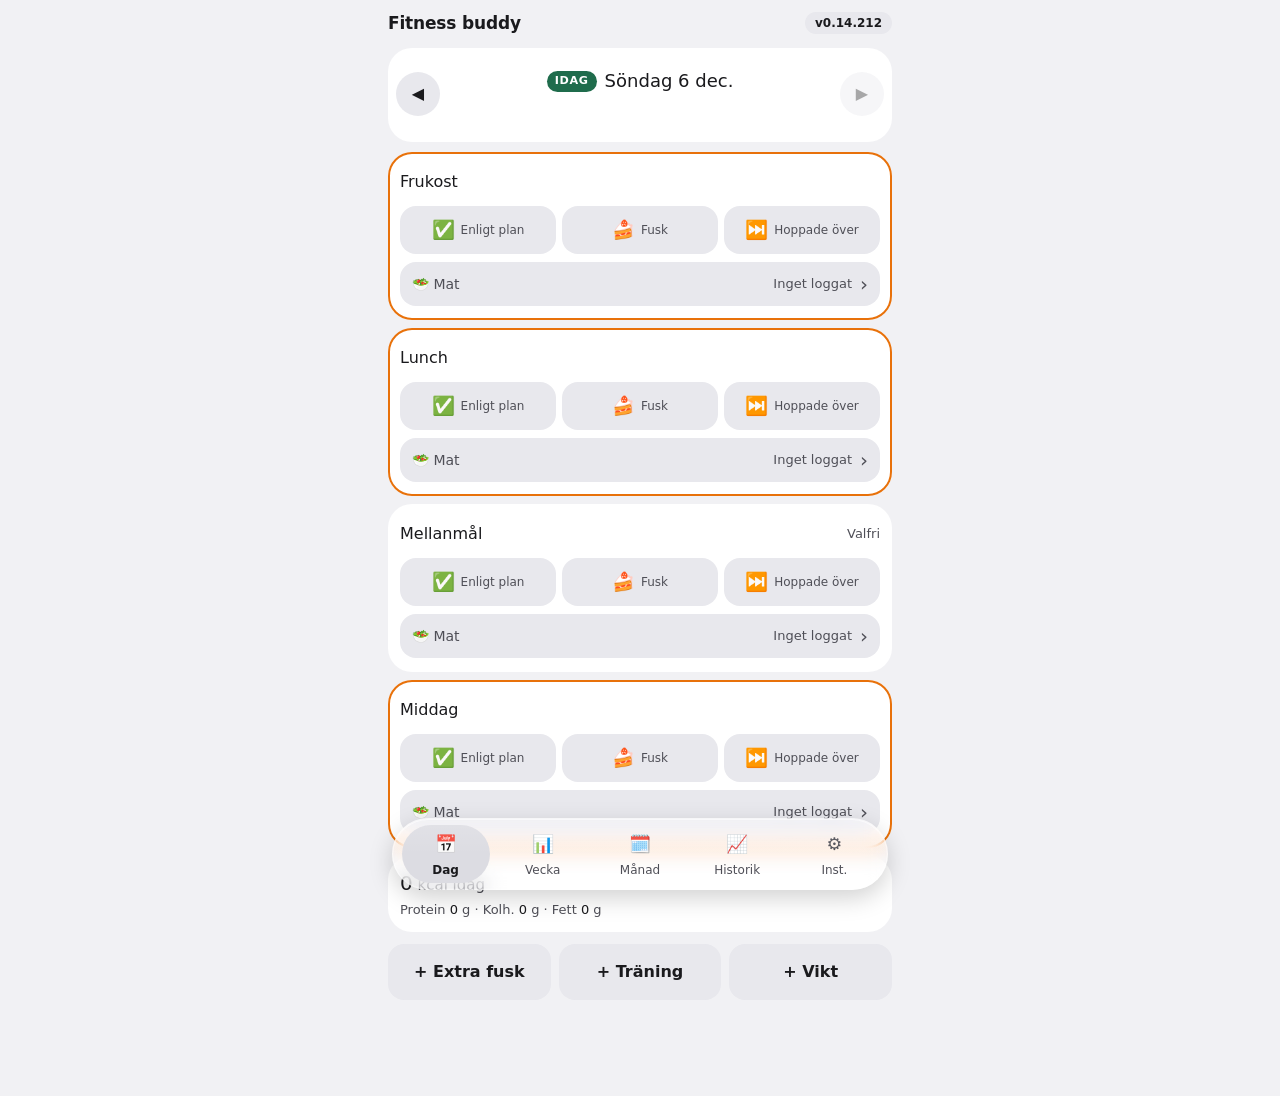
==== index.html @ 11456733 "Dialogrutor: ja-knappen först i HTML i stället för CSS :has(); ingen ram runt veckonumret i Trend (0" ====
<!doctype html>
<html lang="sv">
<head>
  <meta charset="utf-8">
  <meta name="viewport" content="width=device-width, initial-scale=1, maximum-scale=1, viewport-fit=cover">
  <meta http-equiv="Content-Security-Policy" content="default-src 'none'; script-src 'self'; style-src 'self'; connect-src 'none'; img-src 'self'; manifest-src 'self'; worker-src 'self'; object-src 'none'; base-uri 'none'; form-action 'none'; require-trusted-types-for 'script'">
  <meta name="referrer" content="no-referrer">
  <meta name="color-scheme" content="light dark">
  <meta name="theme-color" content="#f1f1f4" media="(prefers-color-scheme: light)">
  <meta name="theme-color" content="#0e0e10" media="(prefers-color-scheme: dark)">
  <title>Fitness buddy</title>
  <link rel="manifest" href="manifest.webmanifest">
  <link rel="icon" href="icons/icon.svg">
  <link rel="apple-touch-icon" href="icons/icon-180.png">
  <link rel="stylesheet" href="styles.css">
</head>
<body>
  <div id="status" role="status" aria-live="polite"></div>
  <header class="topbar">
    <span class="brand">Fitness buddy</span>
    <span id="version" class="version" aria-label="Appversion"></span>
  </header>
  <main id="app"></main>
  <nav class="tabbar" aria-label="Vyer">
    <a class="tab" href="#today" data-view="today"><span aria-hidden="true">📅</span>Dag</a>
    <a class="tab" href="#week" data-view="week"><span aria-hidden="true">📊</span>Vecka</a>
    <a class="tab" href="#history" data-view="history"><span aria-hidden="true">🗓️</span>Månad</a>
    <a class="tab" href="#trend" data-view="trend"><span aria-hidden="true">📈</span>Historik</a>
    <a class="tab" href="#settings" data-view="settings"><span aria-hidden="true">⚙️</span>Inst.</a>
  </nav>
  <!-- In-app manual (Inställningar → Hjälp), cloned by helpCard() in views/settings.js. Same text as docs/MANUAL.md – change both together. -->
  <template id="help-tpl">
    <section class="card help">
      <h2>Hjälp</h2>
      <details><summary>Kom igång</summary>
        <p>Vanorna är huvudsaken: tryck ✅ Enligt plan, 🍰 Fusk eller ⏭️ Hoppade över på varje måltid i Idag. Kalorierna är ett stöd när du vill räkna på dina basmåltider.</p>
        <p>Under Inställningar → Vanor skriver du din plan (visas överst i Idag), sätter gränsen för en lyckad dag och ändrar måltider och orsaker.</p>
        <p>Flyttar du från Följ planen: se Flytta från Följ planen nedan.</p>
      </details>
      <details><summary>Varför din data är säker här</summary>
        <p>Här finns vikt, vanor, vad du äter och hur ofta du fuskar. Sådant ska inte hamna hos ett företag, en annonsör eller en hackare.</p>
        <p>Ingen server att hacka. De flesta stora läckor sker när ett företags databas med miljontals användares uppgifter hackas. Här finns ingen sådan databas: din data finns bara i din telefon. Den som vill åt den måste komma åt just din telefon.</p>
        <p>Inget att sälja. Många gratisappar – och även betalappar – tjänar pengar på din data eller delar den med partner för annonser och analys. Den här appen har inget konto, ingen analys, ingen reklam och inga spårare. Webbläsaren spärrar dessutom tekniskt alla anrop ut, så datan kan inte skickas iväg ens av misstag.</p>
        <p>Låst backup. Backup-filen krypteras med AES-256 och ditt lösenord. Lägger du den i molnet ser molntjänsten bara obegriplig data.</p>
        <p>Öppen kod. All kod ligger öppet på GitHub och kan granskas av vem som helst.</p>
        <p>Ärligt: inget är 100 % säkert. Det som återstår är din egen telefon – lås den med kod och håll den uppdaterad – ett svagt backup-lösenord, och att appens kod på GitHub Pages inte ändras av någon obehörig. Men för den här sortens uppgifter finns inget säkrare praktiskt sätt än att de aldrig lämnar telefonen.</p>
      </details>
      <details><summary>Vanor</summary>
        <p>Tomma måltider visas som en rad – tryck på raden för att se knapparna och Mat. Tryck på utfallet för måltiden. Tryck igen på samma för att ta bort det.</p>
        <p>Vid 🍰 Fusk: välj en orsak (t.ex. Utemat eller Sug) och skriv gärna en kort anteckning. Vid Snacks eller Utemat kan du välja hur mycket (t.ex. Lite ≈ 250, en Magnum) – då loggas kcal i måltiden. Tryck igen för att ta bort.</p>
        <p>Ifyllda måltider visas hopfällda som en rad (val, rätt och kcal) – tryck på raden för att ändra. 🍰 Fusk utan orsak hålls öppen tills orsaken är vald.</p>
        <p>+ Extra fusk loggar snacks mellan måltiderna. Välj direkt hur mycket: Lite ≈ 250 · Mellan ≈ 500 · Mycket ≈ 950 – då sparas det och kortet fälls ihop. Vill du ange exakt vad det var trycker du på + Välj vara eller rätt och väljer i samma meny som för mat (t.ex. chips eller en kanelbulle). Tryck på raden för att ändra.</p>
        <p>Följsamhet = följda måltider delat med följda + fusk. Hoppade över räknas inte. En dag är lyckad när den når din gräns (80 % från start). 🔥 visar lyckade dagar i rad.</p>
      </details>
      <details><summary>Träning</summary>
        <p>Tryck + Träningspass och välj typ. Push, Pull och Ben kan kombineras – Push + Pull räknas som ett pass. Löpning och Intervaller loggas med sträcka (km) och tid (t.ex. 28:30).</p>
        <p>Ett sparat pass visas som en rad. Tryck på den för att ta bort passet.</p>
        <p>Under Inställningar → Träning ändrar du passtyperna och sätter mål per vecka. Målen syns på knappen i Idag och i Vecka.</p>
      </details>
      <details><summary>Mat och kalorier</summary>
        <p>Tryck på kalorikortet överst i Idag för att se allt du ätit i dag: en rad per vara eller rätt med mängd, måltider, kcal och protein/kolhydrater/fett. Samma sak från flera måltider slås ihop, t.ex. *Proteinpudding ×2 · frukost, mellanmål*. En rätt (▾) fälls ut till sina ingredienser med mängd och kcal för det du ätit. 📋 Kopiera för kontroll med AI längst ner delar dagen som text (eller kopierar den) – klistra in i t.ex. Gemini, så räknar den på samma dag och jämför med appens siffror.</p>
        <p>Under varje måltid finns en hopfälld rad 🍽 Mat. Fäll ut den och tryck + Lägg till mat. När mat är loggad visar raden ✅ Mat och dagens kcal för måltiden.</p>
        <p>Svep åt vänster eller höger för att byta mellan Senaste, Varor, Rätter och Snabbval.</p>
        <p>Under Varor söker du, t.ex. mjölk. Välj variant (Lätt, Mellan …) och mängd. Den naturliga enheten är förvald (st, skiva, bit eller dl); fasta varor kan också anges i gram och drycker i dl eller ml. Byter du enhet räknas talet om, och raden visar t.ex. &quot;2 st (90 g) · 150 kcal&quot;. Mått är ungefärliga. Visa fler söker i hela Livsmedelsverkets lista.</p>
        <p>Har du ätit varan eller rätten förut är mängden redan ifylld med det du valde senast (står under Senast) – oftast räcker det att trycka Lägg till.</p>
        <p>Snabbval: när du inte vet exakt. Hemmagjort: Lätt ≈ 450, Standard ≈ 650, Tung ≈ 850 kcal. Utemat: Lätt ≈ 700, Standard ≈ 1 000, Tung ≈ 1 400 kcal. Frukost: Lätt ≈ 250, Standard ≈ 400, Tung ≈ 650 kcal. Ett tryck loggar. Tar du Lätt när du äter ute kan måltiden ändå vara ✅ enligt plan – du väljer själv. Egen uppskattning: fyll i kcal, och gärna protein, kolhydrater och fett, när du redan vet ungefär vad rätten innehåller. Den sparas under Senaste. Tips: fotografera tallriken och be AI:n i telefonen (t.ex. Gemini eller Apple Intelligence) uppskatta värdena. Det blir aldrig exakt från en bild, men ofta nära nog – och närmare än en schablon, eftersom det gäller just din tallrik.</p>
        <p>Schabloner: vanliga varor och rätter har ett ungefärligt värde. Ange antal eller vikt. Vill du ha exakta värden lägger du in varan under Egna produkter.</p>
        <p>burk avr. betyder avrunnen vikt: en burk kidneybönor är 400 g med spad men ca 230 g bönor – det är bönorna som räknas.</p>
        <p>Under Senaste loggar du något du ätit förut med ett tryck. Kopiera maten från igår fyller en tom dag med gårdagens mat.</p>
        <p>Markera flera: håll fingret på en matpost tills den blir markerad och tryck på fler. Kopiera lägger in dem på en annan dag (samma måltid och mängd), Radera tar bort dem. Ångra finns direkt efteråt. ✕ eller Bakåt avslutar.</p>
        <p>Tryck på en post för att ändra mängd, flytta den till en annan måltid eller ta bort den.</p>
        <p>Det finns inget kalorimål från start – appen visar bara dagens summa. Vill du ha ett mål sätter du det under Inställningar → Kalorier → Kalorimål (tomt = inget mål), och likaså valfria mål för protein och kolhydrater.</p>
      </details>
      <details><summary>Rätter</summary>
        <p>Bygg dina egna rätter under Inställningar → Kalorier → Mina rätter → + Ny rätt. Lägg till ingredienserna i gram (råvikt).</p>
        <p>Välj Per portion om receptet gäller en portion, eller Hel sats och antal portioner, t.ex. köttfärssås på 500 g nötfärs delat på 5.</p>
        <p>Väg gärna hela den färdiga rätten och fyll i färdig vikt – då kan du logga i gram, det blir exaktast.</p>
        <p>Logga under Lägg till mat → Rätter: portioner (½, 1, 2 …), andel av satsen (t.ex. 1/5) eller gram av färdig rätt.</p>
        <p>Spara en måltid som rätt: fäll ut 🍽 Mat och tryck +🍲 Spara som rätt, t.ex. frukost med 100 g yoghurt och 100 g granola. Ge rätten ett namn och spara.</p>
        <p>Ändrar du en rätt senare påverkas inte dagar som redan är loggade.</p>
      </details>
      <details><summary>Egna produkter och sökord</summary>
        <p>Saknas en vara: lägg in den under Egna produkter med kcal, protein, kolhydrater och fett per 100 g från förpackningen, och gärna ett mått (t.ex. 1 st = 40 g).</p>
        <p>Ändra en produkt med ✎. Dagar som redan är loggade påverkas inte.</p>
        <p>Hittar sökningen inte det du menar: välj varan och tryck Spara eget sökord. Ordet visar sedan varan först.</p>
      </details>
      <details><summary>Byta dag</summary>
        <p>Använd ◀ ▶ eller svep åt vänster/höger. Tryck på datumet, ↩ Till idag eller fliken Idag för att gå tillbaka till idag.</p>
        <p>Bakåt stänger det som är öppet (Lägg till, en rätt, en dialog) och går sedan tillbaka genom flikarna du besökt. Appen stängs först där du började. Bakåt byter inte dag.</p>
        <p>🗑 Rensa dagen tar bort dagens vanor, mat, pass och vikt. Ångra finns några sekunder efteråt.</p>
      </details>
      <details><summary>Vikt</summary>
        <p>Fyll i vikten under Vikt idag, gärna på morgonen. Trenden räknas på 7-dagars medel, så enskilda dagar spelar liten roll.</p>
        <p>Viktmål: under Inställningar → Kalorier → Viktmål fyller du i takt per vecka (krävs) och om du vill en målvikt, t.ex. 0,5 kg/vecka mot 95 kg. Takten anges i kg eller i procent av vikten (procent följer vikten när den sjunker). Kalorimålet är det du faktiskt gör av med – räknat ur maten du loggar och hur vikten ändras över tid – minus underskottet för takten, så det justeras efter hur det går i praktiken. Prognosen visar när du når målvikten. Takten får vara högst 1 % av din vikt per vecka (vid 80 kg alltså 0,8 kg). Gränsen räknar med att vikten sjunker, så 1 % blir lite mindre för varje vecka. Målet, takten och takten de senaste 4 veckorna visas i Historik och i Vecka. Prognosen räknar ut från din faktiska vikttrend (senaste 4 veckorna, minst 4 vägningar under 10 dagar) när du sannolikt når målet, visar målets takt och ditt utfall i kg per vecka, och säger om du är ✅ i fas (inom en vecka), 🚀 före, ⚠️ efter eller om trenden går åt fel håll. Takten räknas också om till ungefär kcal per dag (1 kg ≈ 7 700 kcal). Samma räkning visas i grönt under vikten i Vecka, Månad och Historik: viktförändringen som ungefärligt kaloriunderskott (eller överskott) per dag.</p>
        <p>Total förbrukning (Historik): appen räknar ut hur mycket du gör av med per dag, från vad du loggat och hur vikten ändrats de senaste 4 veckorna. De 3 första dagarna efter att du började logga räknas inte, eftersom vikten då mest faller av vätska. Den räknas annars från första dagen men visas som ett intervall tills datan räcker. Kvaliteten (0–100 %) avgörs av datan själv: hur mycket vikten brusar, hur många dagar du loggat, om resultatet är rimligt och om veckorna stämmer med varandra. Loggar du all mat och väger dig minst 3 gånger i veckan når den 100 % efter 2–4 veckor; slarvar du sjunker den, och appen säger vad som drar ner. Med ett viktmål visas också ungefär hur mycket du ska äta per dag för takten.</p>
        <p>Idag visar inga mål, bara hur mycket du ätit. Kalorimål, viktmål, prognos och förbrukning finns under Vecka, Historik och Inställningar. Där står också vad ditt kalorimål betyder: hur mycket du gör av med och ungefär hur många kg i veckan du går ner eller upp med målet.</p>
        <p>Utan viktmål visar Idag under dagens kalorier (när kvaliteten är minst 25 %) vad som håller vikten och knappar för att välja mål direkt: gå ner 0,25, 0,5 eller 1 kg eller 1 % per vecka (bara val som är högst 1 % av din vikt). Tryck på valt mål igen för att ta bort det.</p>
        <p>Bara vanor: under Inställningar → Vanor → Vad följer du? väljer du Vanor och kalorier (standard) eller Bara vanor. Med Bara vanor visar Idag bara ✅ 🍰 ⏭️ för varje måltid, utan mat och kalorier, och en måltid räknas som ifylld när du valt vana. Maten du redan loggat finns kvar.</p>
        <p>Komplett dag: bara kompletta dagar räknas i förbrukning och kalorisummor. En dag är komplett när varje måltid har mat eller är markerad ⏭️ Hoppade över, den har minst 800 kcal och är slut (idag räknas inte). ✅ eller 🍰 utan mat räcker inte – då har du ätit men inte loggat. Under Inställningar → Vanor → Måltider väljer du för varje måltid Krävs eller Valfri. En valfri måltid, t.ex. Mellanmål, behöver inte fyllas i. I Idag har krävda måltider som behöver fyllas i en orange ram; det gäller måltider som saknar mat och ⏭️, Har du valt vana men inte lagt till mat står ○ Lägg till mat (kcal) – vanan är ifylld, men maten behövs för kalorierna. Valfri står på tomma valfria. Lägger du till en ny måltid krävs den bara från dagen du börjar använda den. Alla kalorisnitt i appen räknar bara kompletta dagar. Använd snabbvalen när du inte vet exakt. Idag säger vad som saknas, och i Vecka markeras dagar som inte räknas med ○ (dagar med vanor men utan mat visas som &quot;ingen mat ○&quot;). Har du inte vägt dig på 4 dagar påminner Idag om det.</p>
        <p>Vecka: viktkortet har ett diagram över förra och denna vecka: staplar för kcal per dag (ljusare = räknas inte), vikten som linje och en streckad linje för vad som håller vikten (och kalorimålet om du har ett). Kalorisnittet räknar bara kompletta dagar, och bredvid står hur många av dagarna med mat som var kompletta. Under kalorierna står veckans summa mot kalorimålet och mot förbrukningen.</p>
        <p>Kalorisumma: Vecka och Månad (kortet Träning och kcal) visar veckans och månadens summa mot kalorimålet, mot förbrukningen och vad vikten säger (minus = underskott).</p>
      </details>
      <details><summary>Flikarna Dag, Vecka, Månad och Historik</summary>
        <p>Vecka: vikten (veckans snitt mot snittet veckan innan, även på Dag (jämnar ut svängningar), och utfall mot veckomålet, med minikurva), följsamhet, fusk och vanligaste orsak, dag för dag (vanor, pass, kcal, vikt – tryck för att öppna dagen), träning mot målen och kalorisnitt.</p>
        <p>Historik (historik och mål över hela tiden): vikten (7-dagars medel) och förändringen senaste 4 veckorna, en större viktkurva, viktmålet med prognos och Om trenden håller: vikten om 1, 3 och 6 månader räknat på utfallet de senaste 4 veckorna (🎯 = målvikten nådd). Har du målvikt utan datum står det tydligt när du når den, t.ex. &quot;🎯 100 kg ≈ 13 maj 2027&quot;. Kortet Total förbrukning visar förbrukningen och kcal för viktmålet bredvid varandra. Viktkortet visar också följsamhet 7 och 30 dagar och streaks.</p>
        <p>Månad: vikten i månaden mot senaste vägningen månaden innan (med minikurva), sedan månadskalendern färgad efter följsamhet med markering för vägning och träning, och sist månadens pass, kcal-snitt (kompletta dagar) och kalorisumma. Sist en tabell vecka för vecka med månadens veckor (vikt, följsamhet, fusk, pass, kcal – tryck för att öppna veckan).</p>
        <p>Vecka och Månad har ett diagram för perioden: kcal per dag som staplar och vikten som linje. Vecka jämför enskilda vägningar, Historik 7-dagars medel. Kcal/dag under vikten i Vecka räknas bara på veckans egna vägningar.</p>
      </details>
      <details><summary>Kortordning</summary>
        <p>Under Inställningar → Utseende → Kortordning väljer du ordningen på korten i Dag, Vecka, Månad och Historik. ↑ ↓ flyttar, ● visas, ○ döljer. Återställ ger standardordningen tillbaka, för en vy eller för alla vyer längst ner.</p>
      </details>
      <details><summary>Språk och mått</summary>
        <p>Appen är på svenska från början. Byt språk under Inställningar → Allmänt → Språk. Din data är densamma på båda språken.</p>
        <p>Måttsystem: metriskt (g, dl, kg, km) eller imperial (oz, cup, fl oz, lb, mi). Metriskt är förvalt; byt under Inställningar → Allmänt → Språk och mått. Bara visningen ändras; allt sparas som förut. Matskedar, teskedar och styck är desamma i båda.</p>
        <p>Livsmedelsnamn från Livsmedelsverkets hela lista (Visa fler) är alltid på svenska; vanliga varor, snabbval och hela appen är översatta.</p>
      </details>
      <details><summary>Flytta från Följ planen</summary>
        <p>Öppna Följ planen → Inställningar → Data → Spara backup-fil.</p>
        <p>Öppna Fitness buddy → Inställningar → Allmänt → Data → Läs in backup-fil och välj filen (eller klistra in filens innehåll under Klistra in text).</p>
        <p>Kontrollera sammanfattningen och tryck Lägg till. Vanor, orsaker, anteckningar, vägningar, träningspass, plan och mål följer med. Måltider med samma namn slås ihop. Inget du redan har i Fitness buddy tas bort – Ångra finns direkt efteråt.</p>
      </details>
      <details><summary>Backup och flytt</summary>
        <p>Under Data: tryck Spara backup-fil. Filen heter t.ex. simple-nutrition-2026-11-09.txt och hamnar bland hämtade filer.</p>
        <p>Appen påminner om backup varje månad (eller vecka). Ändra under Data → Påminn om backup.</p>
        <p>För att läsa tillbaka: tryck Läs in backup-fil, kontrollera sammanfattningen och tryck Ersätt. All nuvarande data ersätts – Ångra finns direkt efteråt.</p>
        <p>Går det inte att välja filen: öppna Klistra in text och klistra in filens innehåll.</p>
        <p>Filen innehåller all din data och låses alltid med din kod (se nedan).</p>
        <p>Backup-filen låses alltid med din kod: 16 slumpade tecken som appen skapar åt dig första gången den startas och sparar på enheten. Vill du hellre använda en egen kod (t.ex. samma i alla dina appar) trycker du Välj egen kod – den måste ha minst 16 tecken med stor och liten bokstav, siffra och specialtecken, samma krav som den skapade. Backup sparas med ett tryck. Under Inställningar → Data finns Din kod: Visa, Kopiera och Ny kod. Spara koden i din lösenordshanterare – på en ny telefon (eller efter Radera all data) behöver du den för att öppna en backup. Läser du in en backup med en annan kod används den koden sedan för nya backuper. Ny kod gör att gamla backup-filer bara öppnas med den gamla koden (Ångra finns). Appen samlar ingen data – koden är bara en nyckel som skyddar dina backuper.</p>
        <p>Filen beskriver sitt eget format och har ett exempel, så den går att ändra för hand och läsa in igen.</p>
      </details>
      <details><summary>Installera som app</summary>
        <img class="shot" src="docs/manual/install-android.png" alt="Android: Chrome-menyn ⋮ → Installera app" width="390" loading="lazy">
        <p>Android (Chrome): öppna appens länk, tryck ⋮ uppe till höger och välj Installera app.</p>
        <img class="shot" src="docs/manual/install-ios.png" alt="iPhone: Safari → Dela → Lägg till på hemskärmen" width="390" loading="lazy">
        <p>iPhone (Safari): öppna länken i Safari, tryck Dela (rutan med pilen) och välj Lägg till på hemskärmen → Lägg till.</p>
        <p>Installerad fungerar appen som en vanlig app, även utan nät.</p>
      </details>
      <details><summary>Integritet och källa</summary>
        <p>Appen gör inga anrop – ingen server, ingen analys, inget konto. All data finns bara i den här webbläsaren.</p>
        <p>Näringsvärdena kommer från Livsmedelsverkets livsmedelsdatabas och finns inbyggda i appen.</p>
      </details>
    </section>
  </template>
  <template id="help-tpl-en">
    <section class="card help">
      <h2>Help</h2>
      <details><summary>Get started</summary>
        <p>Habits come first: tap ✅ On plan, 🍰 Cheat or ⏭️ Skipped for each meal in Today. Calories are a support when you want to count your basic meals.</p>
        <p>Under Settings → Habits you write your plan (shown at the top of Today), set the limit for a successful day and change meals and reasons.</p>
        <p>Moving from Follow the plan: see Move from Follow the plan below.</p>
      </details>
      <details><summary>Why your data is safe here</summary>
        <p>This app holds your weight, habits, what you eat and how often you cheat. That should not end up with a company, an advertiser or a hacker.</p>
        <p>No server to hack. Most big leaks happen when a company's database with millions of users' data is hacked. There is no such database here: your data is only in your phone. Anyone who wants it has to get into your particular phone.</p>
        <p>Nothing to sell. Many free apps – and paid ones too – make money from your data or share it with partners for ads and analytics. This app has no account, no analytics, no ads and no trackers. The browser also technically blocks every request out, so the data cannot be sent anywhere, not even by mistake.</p>
        <p>Locked backup. The backup file is encrypted with AES-256 and your password. If you put it in the cloud, the cloud service only sees unreadable data.</p>
        <p>Open code. All the code is public on GitHub and can be reviewed by anyone.</p>
        <p>Honestly: nothing is 100 % safe. What remains is your own phone – lock it with a code and keep it updated – a weak backup password, and that the app's code on GitHub Pages is not changed by someone unauthorised. But for this kind of data there is no safer practical way than never letting it leave the phone.</p>
      </details>
      <details><summary>Habits</summary>
        <p>Empty meals are shown as one line – tap the line to see the buttons and Food. Tap the outcome for the meal. Tap the same one again to remove it.</p>
        <p>With 🍰 Cheat: choose a reason (e.g. Eating out or Craving) and add a short note if you like. With Snacks or Eating out you can choose how much (e.g. A little ≈ 250, a Magnum) – the kcal are then logged in the meal. Tap again to remove.</p>
        <p>Filled-in meals are folded into one line (choice, dish and kcal) – tap the line to change it. 🍰 Cheat without a reason stays open until a reason is chosen.</p>
        <p>+ Extra cheat logs snacks between meals. Choose how much right away: A little ≈ 250 · Medium ≈ 500 · A lot ≈ 950 – it is saved and the card folds. To enter exactly what it was, tap + Choose food or dish and pick from the same menu as for food (e.g. crisps or a cinnamon bun). Tap the line to change it.</p>
        <p>Adherence = followed meals divided by followed + cheats. Skipped does not count. A day is successful when it reaches your limit (80 % to start with). 🔥 shows successful days in a row.</p>
      </details>
      <details><summary>Training</summary>
        <p>Tap + Workout and choose a type. Push, Pull and Legs can be combined – Push + Pull counts as one session. Running and Intervals are logged with distance (km) and time (e.g. 28:30).</p>
        <p>A saved workout is shown as a line. Tap it to delete the workout.</p>
        <p>Under Settings → Training you change the workout types and set goals per week. The goals show on the button in Today and in Week.</p>
      </details>
      <details><summary>Food and calories</summary>
        <p>Tap the calorie card at the top of Today to see everything you ate today: one row per food or dish with amount, meals, kcal and protein/carbs/fat. The same thing from several meals is merged, e.g. *Protein pudding ×2 · breakfast, snack*. A dish (▾) unfolds to its ingredients with the amount and kcal you ate. 📋 Copy to check with AI at the bottom shares the day as text (or copies it) – paste it into e.g. Gemini, and it works out the same day and compares with the app's numbers.</p>
        <p>Under each meal there is a folded line 🍽 Food. Open it and tap + Add food. When food is logged the line shows ✅ Food and the meal's kcal for the day.</p>
        <p>Swipe left or right to switch between Recent, Foods, Dishes and Quick picks.</p>
        <p>Under Foods you search, e.g. milk. Choose a variant (Light, Medium …) and an amount. The natural unit is preselected (pc, slice, piece or dl); solid foods can also be entered in grams and drinks in dl or ml. If you change unit the number is converted, and the line shows e.g. &quot;2 pc (90 g) · 150 kcal&quot;. Measures are approximate. Show more searches the whole Swedish Food Agency list (names in Swedish).</p>
        <p>If you have eaten the food or dish before, the amount is already filled in with what you chose last time (shown under Last time) – usually it is enough to tap Add.</p>
        <p>Quick picks: when you do not know exactly. Home-made: Light ≈ 450, Standard ≈ 650, Heavy ≈ 850 kcal. Eating out: Light ≈ 700, Standard ≈ 1,000, Heavy ≈ 1,400 kcal. Breakfast: Light ≈ 250, Standard ≈ 400, Heavy ≈ 650 kcal. One tap logs it. If you pick Light when eating out the meal can still be ✅ on plan – you decide. Own estimate: fill in kcal, and preferably protein, carbs and fat, when you already know roughly what the dish contains. It is saved under Recent. Tip: photograph the plate and ask the AI on your phone (e.g. Gemini or Apple Intelligence) to estimate the values. It is never exact from a photo, but often close enough – and closer than a standard estimate, since it is about your plate.</p>
        <p>Standard estimates: common foods and dishes have an approximate value. Enter a number or a weight. If you want exact values, add the food under Own products.</p>
        <p>can drained means drained weight: a can of kidney beans is 400 g with liquid but about 230 g beans – it is the beans that count.</p>
        <p>Under Recent you log something you have eaten before with one tap. Copy yesterday's food fills an empty day with yesterday's food.</p>
        <p>Select several: hold your finger on a food entry until it is selected and tap more. Copy adds them to another day (same meal and amount), Delete removes them. Undo is available right afterwards. ✕ or Back ends.</p>
        <p>Tap an entry to change the amount, move it to another meal or delete it.</p>
        <p>There is no calorie goal to start with – the app just shows the day's total. If you want a goal, set it under Settings → Calories → Calorie goal (empty = no goal), and likewise optional goals for protein and carbs.</p>
      </details>
      <details><summary>Dishes</summary>
        <p>Build your own dishes under Settings → Calories → My dishes → + New dish. Add the ingredients in grams (raw weight).</p>
        <p>Choose Per portion if the recipe is for one portion, or Whole batch and the number of portions, e.g. bolognese with 500 g beef mince split into 5.</p>
        <p>Ideally weigh the whole cooked dish and fill in the cooked weight – then you can log in grams, which is most exact.</p>
        <p>Log under Add food → Dishes: portions (½, 1, 2 …), share of the batch (e.g. 1/5) or grams of the cooked dish.</p>
        <p>Save a meal as a dish: open 🍽 Food and tap +🍲 Save as dish, e.g. breakfast with 100 g yoghurt and 100 g granola. Give the dish a name and save.</p>
        <p>If you change a dish later, days already logged are not affected.</p>
      </details>
      <details><summary>Own products and search words</summary>
        <p>If a food is missing: add it under Own products with kcal, protein, carbs and fat per 100 g from the package, and preferably a measure (e.g. 1 pc = 40 g).</p>
        <p>Edit a product with ✎. Days already logged are not affected.</p>
        <p>If the search does not find what you mean: choose the food and tap Save your own search word. The word then shows that food first.</p>
      </details>
      <details><summary>Change day</summary>
        <p>Use ◀ ▶ or swipe left/right. Tap the date, ↩ Back to today or the Today tab to go back to today.</p>
        <p>Back closes what is open (Add, a dish, a dialog) and then goes back through the tabs you have visited. The app closes only where you started. Back does not change day.</p>
        <p>🗑 Clear the day removes the day's habits, food, workouts and weight. Undo is available for a few seconds afterwards.</p>
      </details>
      <details><summary>Weight</summary>
        <p>Enter your weight under Weight today, ideally in the morning. The trend uses a 7-day average, so single days matter little.</p>
        <p>Weight goal: under Settings → Calories → Weight goal you enter a pace per week (required) and optionally a goal weight, e.g. 0.5 kg/week towards 95 kg. The pace is in kg or in percent of your weight (percent follows your weight as it drops). The calorie goal is what you actually burn – calculated from the food you log and how your weight changes over time – minus the deficit for the pace, so it adjusts to how things go in practice. The forecast shows when you reach the goal weight. The pace may be at most 1 % of your weight per week (0.8 kg at 80 kg). The limit accounts for your weight dropping, so 1 % gets a little smaller every week. The goal, the pace and your pace over the last 4 weeks are shown in Trend and Week. The forecast uses your actual weight trend (last 4 weeks, at least 4 weigh-ins over 10 days) to work out when you will likely reach the goal, shows the goal's pace and your actual kg per week, and tells you whether you are ✅ on track (within a week), 🚀 ahead, ⚠️ behind or whether the trend is going the wrong way. The pace is also converted to roughly kcal per day (1 kg ≈ 7,700 kcal). The same calculation is shown in green under your weight in Week, History and Trend: the weight change as a rough calorie deficit (or surplus) per day.</p>
        <p>Total expenditure (Trend): the app calculates how much you burn per day from what you logged and how your weight changed over the last 4 weeks. The first 3 days after you started logging do not count, since weight then drops mostly from water. Otherwise it is calculated from day one but shown as a range until there is enough data. The quality (0–100 %) is decided by the data itself: how noisy the weight is, how many days you logged, whether the result is plausible and whether the weeks agree. Log all food and weigh yourself at least 3 times a week and it reaches 100 % after 2–4 weeks; if you slack it drops, and the app tells you what lowers it. With a weight goal it also shows roughly how much to eat per day for the pace.</p>
        <p>Today shows no goals, only how much you have eaten. Calorie goal, weight goal, forecast and expenditure are under Week, History and Settings. There you also see what your calorie goal means: how much you burn and roughly how many kg a week you lose or gain at that goal.</p>
        <p>Without a weight goal Today shows under the day's calories (when quality is at least 25 %) what maintains your weight and buttons to pick a goal directly: lose 0.25, 0.5 or 1 kg or 1 % per week (only choices up to 1 % of your weight). Tap the chosen goal again to remove it.</p>
        <p>Habits only: under Settings → Habits → What do you track? choose Habits and calories (default) or Habits only. With Habits only, Today shows just ✅ 🍰 ⏭️ for each meal, without food and calories, and a meal counts as filled in once you choose a habit. Food you already logged is kept.</p>
        <p>Complete day: only complete days count in expenditure and calorie totals. A day is complete when every meal has food or is marked ⏭️ Skipped, it has at least 800 kcal and it is over (today does not count). ✅ or 🍰 without food is not enough – then you ate but did not log. Under Settings → Habits → Meals you choose Required or Optional for each meal. An optional meal, e.g. Snack, does not need to be filled in. On Today, required meals that need filling in get an orange border; this applies to meals without food or ⏭️, If you chose a habit but added no food it says ○ Add food (kcal) – the habit is done, but the food is needed for the calories. Optional is shown on empty optional ones. If you add a new meal it is only required from the day you start using it. All calorie averages in the app count only complete days. Use the quick picks when you do not know exactly. Today tells you what is missing, and Week marks days that do not count with ○ (days with habits but no food show as &quot;no food ○&quot;). If you have not weighed yourself for 4 days, Today reminds you.</p>
        <p>Week: the weight card has a chart of last and this week: bars for kcal per day (lighter = not counted), weight as a line and a dashed line for what maintains your weight (and the calorie goal if you have one). The calorie average counts only complete days, and next to it you see how many of the days with food were complete. Under the calories you see the week's total vs the calorie goal and vs expenditure.</p>
        <p>Calorie total: Week and History (the Workouts and kcal card) show the week's and month's total vs the calorie goal, vs expenditure and what the weight says (minus = deficit).</p>
      </details>
      <details><summary>Week, Trend and History</summary>
        <p>Week: the weight (the week's average vs the average the week before, also on Day (smooths out swings), and actual vs the weekly goal, with a mini curve), adherence, cheats and most common reason, day by day (habits, workouts, kcal – tap to open the day), training against the goals and calorie average.</p>
        <p>Trend: the weight (7-day average) and the change over the last 4 weeks, a larger weight curve, the weight goal with forecast and If the trend holds: your weight in 1, 3 and 6 months based on the actual change over the last 4 weeks (🎯 = goal weight reached). With a goal weight but no date it says clearly when you reach it, e.g. &quot;🎯 100 kg ≈ 13 May 2027&quot;. The Total expenditure card shows expenditure and kcal for the weight goal side by side. Then a table week by week (weight, adherence, cheats, workouts, kcal – tap to open the week).</p>
        <p>History: the weight this month vs the latest weigh-in the month before (with a mini curve), adherence over 7 and 30 days and streaks in one card, then the month calendar coloured by adherence with marks for weigh-ins and training, and last the month's workouts, kcal average (complete days) and calorie total.</p>
        <p>Week compares single weigh-ins, Trend 7-day averages.</p>
      </details>
      <details><summary>Card order</summary>
        <p>Under Settings → Appearance → Card order you choose the order of the cards in Today, Week, Trend and History. ↑ ↓ moves, ● shown, ○ hidden. Reset restores the default order, for one view or for all views at the bottom.</p>
      </details>
      <details><summary>Language and units</summary>
        <p>The app starts in Swedish. Change the language under Settings → General → Language. Your data is the same in both languages.</p>
        <p>Units: metric (g, dl, kg, km) or imperial (oz, cup, fl oz, lb, mi). Metric is preselected; change it under Settings → General → Language and units. Only the display changes; everything is stored as before. Tablespoons, teaspoons and pieces are the same in both.</p>
        <p>Food names from the Swedish Food Agency's full list (Show more) are in Swedish; the common foods, quick picks and the whole app are translated.</p>
      </details>
      <details><summary>Move from Follow the plan</summary>
        <p>Open Follow the plan → Settings → Data → Save backup file.</p>
        <p>Open Fitness buddy → Settings → General → Data → Restore backup file and choose the file (or paste the file's contents under Paste text).</p>
        <p>Check the summary and tap Add. Habits, reasons, notes, weigh-ins, workouts, plan and goals come along. Meals with the same name are merged. Nothing you already have in Fitness buddy is removed – Undo is available right afterwards.</p>
      </details>
      <details><summary>Backup and moving</summary>
        <p>Under Data: tap Save backup file. The file is called e.g. simple-nutrition-2026-11-09.txt and ends up among your downloads.</p>
        <p>The app reminds you to back up every month (or week). Change it under Data → Backup reminder.</p>
        <p>To restore: tap Restore backup file, check the summary and tap Replace. All current data is replaced – Undo is available right afterwards.</p>
        <p>If you cannot choose the file: open Paste text and paste the file's contents.</p>
        <p>The file contains all your data and is always locked with your code (see below).</p>
        <p>The backup file is always locked with your code: 16 random characters the app creates for you the first time it starts and stores on the device. If you would rather use your own code (e.g. the same in all your apps), tap Choose your own code – it needs at least 16 characters with upper and lower case, a digit and a special character, the same requirements as the created one. A backup takes one tap. Under Settings → Data you find Your code: Show, Copy and New code. Save the code in your password manager – on a new phone (or after Delete all data) you need it to open a backup. If you restore a backup with a different code, that code is used for new backups from then on. New code means old backup files open only with the old code (Undo is available). The app collects no data – the code is just a key that protects your backups.</p>
        <p>The file describes its own format and has an example, so it can be edited by hand and restored again.</p>
      </details>
      <details><summary>Install as an app</summary>
        <img class="shot" src="docs/manual/install-android-en.png" alt="Android: Chrome menu ⋮ → Install app" width="390" loading="lazy">
        <p>Android (Chrome): open the app link, tap ⋮ at the top right and choose Install app.</p>
        <img class="shot" src="docs/manual/install-ios-en.png" alt="iPhone: Safari → Share → Add to Home Screen" width="390" loading="lazy">
        <p>iPhone (Safari): open the link in Safari, tap Share (the box with the arrow) and choose Add to Home Screen → Add.</p>
        <p>Installed, the app works like a normal app, even offline.</p>
      </details>
      <details><summary>Privacy and source</summary>
        <p>The app makes no requests – no server, no analytics, no account. All data is only in this browser.</p>
        <p>The nutrition values come from the Swedish Food Agency's food database and are built into the app.</p>
      </details>
    </section>
  </template>
  <dialog id="weight-dialog" aria-labelledby="wd-title">
    <form method="dialog">
      <h2 id="wd-title">Vikt</h2>
      <p class="wd-val" id="wd-val" aria-live="polite"></p>
      <div class="wd-row">
        <button type="button" class="wd-step" id="wd-minus" aria-label="Minska 0,1">−</button>
        <input type="range" id="wd-range" step="0.1" aria-label="Vikt">
        <button type="button" class="wd-step" id="wd-plus" aria-label="Öka 0,1">+</button>
      </div>
      <p class="muted small">Väg dig gärna på morgonen. Trenden räknas på 7-dagars medel.</p>
      <div class="dlg-actions pair">
        <button type="submit" class="btn-filled" value="ok">OK</button>
        <button type="submit" class="btn-text" value="cancel">Avbryt</button>
      </div>
    </form>
  </dialog>
  <dialog id="confirm-dialog" aria-labelledby="cd-title">
    <form method="dialog">
      <h2 id="cd-title">Radera all data?</h2>
      <p class="muted">All loggad mat, vikter och inställningar tas bort från den här enheten. Det går inte att ångra – spara en backup-fil först om du vill kunna få tillbaka den.</p>
      <div class="dlg-actions pair">
        <button type="submit" class="btn-danger" value="ok" id="cd-ok">Radera</button>
        <button type="submit" class="btn-text" value="cancel">Avbryt</button>
      </div>
    </form>
  </dialog>
  <dialog id="newcode-dialog" aria-labelledby="nk-title">
    <form method="dialog">
      <h2 id="nk-title">Byta kod?</h2>
      <p class="muted">Backup-filer du redan har sparat går bara att öppna med den gamla koden. Har du inte kvar den gamla koden blir de värdelösa. Spara en ny backup direkt efter bytet.</p>
      <div class="dlg-actions">
        <button type="submit" class="btn-text" value="cancel">Avbryt</button>
        <button type="submit" class="btn-danger" value="ok" id="nk-ok">Bara byt</button>
        <button type="submit" class="btn-filled" value="save" id="nk-save">Byt och spara backup</button>
      </div>
    </form>
  </dialog>
  <dialog id="discard-dialog" aria-labelledby="dd-title">
    <form method="dialog">
      <h2 id="dd-title">Släng ändringarna?</h2>
      <p class="muted">Rätten har ändringar som inte är sparade.</p>
      <div class="dlg-actions pair">
        <button type="submit" class="btn-danger" value="ok" id="dd-ok">Släng</button>
        <button type="submit" class="btn-text" value="cancel">Fortsätt redigera</button>
      </div>
    </form>
  </dialog>
  <dialog id="pw-dialog" aria-labelledby="pw-title">
    <form method="dialog" novalidate>
      <h2 id="pw-title">Spara backup-fil</h2>
      <p class="muted" id="pw-text"></p>
      <input type="text" id="pw-user" name="username" autocomplete="username" value="Simple nutrition backup" readonly tabindex="-1" aria-hidden="true" class="sr-only">
      <label class="field" id="pw-1-row"><span>Lösenord</span><input type="password" id="pw-1" name="password" maxlength="200" autocomplete="new-password" autocapitalize="none" autocorrect="off" spellcheck="false"></label>
      <label class="field" id="pw-2-row"><span>Upprepa lösenord</span><input type="password" id="pw-2" name="confirm-password" maxlength="200" autocomplete="new-password" autocapitalize="none" autocorrect="off" spellcheck="false"></label>
      <label class="check" id="pw-show-row"><input type="checkbox" id="pw-show" autocomplete="off"> Visa lösenord</label>
      <div class="pw-preview-row"><p class="pw-preview" id="pw-preview" aria-hidden="true" hidden></p><button type="button" class="btn-text" id="pw-copy" hidden>Kopiera</button></div>
      <button type="button" class="btn-text" id="pw-gen">Skapa slumpmässigt lösenord</button>
      <p class="muted small" id="pw-note" role="status"></p>
      <p class="muted small" id="pw-hint">Minst 16 tecken med stor och liten bokstav, siffra och specialtecken. Välj inte ett vanligt ord + årtal.</p>
      <p class="muted" id="pw-warn"></p>
      <p class="import-error small" id="pw-error" role="alert"></p>
      <div class="dlg-actions pair">
        <button type="submit" class="btn-filled" id="pw-ok">Spara krypterad</button>
        <button type="button" class="btn-text" id="pw-cancel">Avbryt</button>
      </div>
    </form>
  </dialog>
  <dialog id="import-dialog" aria-labelledby="imp-title">
    <form method="dialog">
      <h2 id="imp-title">Ersätta all data?</h2>
      <p id="imp-sum"></p>
      <p class="muted" id="imp-note">All nuvarande data i appen ersätts. Du kan ångra direkt efteråt.</p>
      <div class="dlg-actions pair">
        <button type="submit" class="btn-filled" value="ok" id="imp-ok">Ersätt</button>
        <button type="submit" class="btn-text" value="cancel">Avbryt</button>
      </div>
    </form>
  </dialog>
  <dialog id="backup-dialog" aria-labelledby="bk-title">
    <form method="dialog">
      <h2 id="bk-title">Dags för backup?</h2>
      <p id="bk-sum"></p>
      <p class="muted">All data finns bara på den här enheten. Påminnelsen ändrar du under Inställningar → Allmänt → Data.</p>
      <div class="dlg-actions pair">
        <button type="submit" class="btn-filled" value="save" id="bk-ok">Spara backup</button>
        <button type="submit" class="btn-text" value="later" id="bk-later">Inte nu</button>
      </div>
    </form>
  </dialog>
  <div id="snackbar" role="status" aria-live="polite" hidden><span id="snack-text"></span><button type="button" id="snack-action"></button></div>
  <script src="boot-guard.js"></script>
  <script src="theme.js"></script>
  <script src="i18n.js"></script>
  <script src="install.js" data-prefix="sn"></script>
  <script src="i18n-en.js"></script>
  <script src="version.js"></script>
  <script src="backup.js"></script>
  <script src="csv.js"></script>
  <script src="data/foods.js"></script>
  <script type="module" src="app.js"></script>
</body>
</html>
---- styles.css ----
/* Bara mobil (beslut 2026-11-09): en kolumn, bottenmeny; bredare skärmar visar samma vy centrerad. */
/* Material 3 – shared creator style (see ../STIL.md). Seed colour: #2f7d5b (grön, som follow-diet-tracker – beslut 2026-11-09). */
:root {
  /* M3 roles */
  --primary: #1f6c4c; --on-primary: #ffffff;
  --primary-container: #a8f2cb; --on-primary-container: #002113;
  --surface: #f5fbf5; --surface-container: #e9efe9; --surface-container-high: #e3eae3;
  --secondary-container: #cfe9db; --on-secondary-container: #0b1f15;
  --on-surface: #171d1a; --on-surface-variant: #404943; --outline: #707973; --outline-variant: #c0c9c1;
  /* Legacy names used across the app, mapped onto roles */
  --bg: var(--surface); --card: var(--surface-container); --fg: var(--on-surface); --muted: var(--on-surface-variant);
  --line: var(--outline-variant); --accent: var(--primary); --accent-soft: var(--primary-container);
  /* Semantic outcome colours */
  --ok: #1f6c4c; --dev: #8a5a00; --cheat: #9a4058; --skip: #707973;
  --r-xs: 4px; --r-sm: 8px; --r-md: 12px; --r-lg: 20px; --r-xl: 28px; --r-full: 999px; /* shape scale, see ../STIL.md */
  color-scheme: light dark;
  --font: Roboto, "Roboto Flex", system-ui, -apple-system, "Segoe UI", sans-serif;
}
@media (prefers-color-scheme: dark) {
  :root {
    --primary: #8cd5b0; --on-primary: #003824;
    --primary-container: #005237; --on-primary-container: #a8f2cb;
    --surface: #0e0e10; --surface-container: #1a1a1d; --surface-container-high: #26262a;
    --secondary-container: #3a3a40; --on-secondary-container: #f2f2f4;
    --on-surface: #ececee; --on-surface-variant: #babac1; --outline: #7c7c84; --outline-variant: #34343a;
    --ok: #8cd5b0; --dev: #ffb95c; --cheat: #ffb1c3; --skip: #8c8c94;
  }
}
* { box-sizing: border-box; }
html { -webkit-text-size-adjust: 100%; }
body { margin: 0; background: var(--bg); color: var(--fg); font: 16px/1.5 var(--font);
  padding: env(safe-area-inset-top) 16px calc(96px + env(safe-area-inset-bottom)); max-width: 520px; margin-inline: auto;
  -webkit-tap-highlight-color: transparent; }
button, input { font: inherit; color: inherit; }
button { cursor: pointer; }
:focus-visible { outline: 3px solid var(--primary); outline-offset: 2px; }

/* Top app bar */
#status { padding-top: 8px; font-size: .75rem; color: var(--on-surface-variant); }
#status:empty { display: none; }
#status.error { color: var(--on-surface); font-weight: 600; }
.topbar { display: flex; align-items: center; justify-content: space-between; padding: 12px 0 6px; }
.brand { font-weight: 400; color: var(--on-surface); font-size: 1.375rem; }
.version { font-size: .7rem; font-weight: 500; font-variant-numeric: tabular-nums;
  color: var(--on-primary-container); background: var(--primary-container); }

.stepper { display: flex; align-items: center; gap: 8px; margin-top: 8px; }
.step-title { flex: 1; min-height: 48px; background: none; border: 0; font-weight: 500; font-size: 1.125rem; border-radius: var(--r-md); }
.icon { width: 48px; height: 48px; border-radius: 50%; border: 0; background: var(--surface-container-high); color: var(--on-surface); }
.icon:disabled, .cal-day:disabled { opacity: .38; cursor: default; }
.streak { text-align: center; color: var(--muted); font-size: .875rem; margin-bottom: 8px; }
.plan { background: var(--primary-container); color: var(--on-primary-container); border-radius: var(--r-lg); padding: 12px 16px; margin: 0 0 12px; font-size: .875rem; white-space: pre-wrap; }

/* Cards: tonal surface, no border */
.card { background: var(--card); border: 0; border-radius: var(--r-lg); }
.slots { list-style: none; margin: 0; padding: 0; display: grid; gap: 10px; }
.slot:not(.logged) .slot-head { cursor: default; }
.muted { color: var(--muted); font-size: .875rem; }
.tag { font-size: .8rem; font-weight: 500; padding: 4px 12px; border-radius: var(--r-sm); background: var(--surface-container-high); white-space: nowrap; overflow: hidden; text-overflow: ellipsis; max-width: 65%; }
.tag-followed { color: var(--ok); } .tag-cheat { color: var(--cheat); } .tag-skipped { color: var(--skip); }
.oc-followed.on { color: var(--ok); background: color-mix(in srgb, var(--ok) 18%, var(--card)); }
.oc-cheat.on { color: var(--cheat); background: color-mix(in srgb, var(--cheat) 18%, var(--card)); }
.oc-skipped.on { color: var(--skip); background: color-mix(in srgb, var(--skip) 18%, var(--card)); }

/* Filter chips */
.chips { display: flex; flex-wrap: wrap; gap: 8px; margin-top: 12px; }
.chip { min-height: 32px; padding: 0 16px; border-radius: var(--r-sm); border: 1px solid var(--outline-variant); background: none; font-size: .875rem; font-weight: 500; color: var(--on-surface-variant); }
.chip.on { background: var(--primary-container); border-color: transparent; color: var(--on-primary-container); }
.note { display: grid; gap: 4px; margin-top: 12px; font-size: .8rem; color: var(--muted); }
.note input { min-height: 48px; padding: 0 16px; border-radius: var(--r-sm) var(--r-sm) 0 0; border: 0; border-bottom: 1px solid var(--outline); background: var(--surface-container-high); font-size: 1rem; color: var(--fg); }
.note input:focus { border-bottom: 2px solid var(--primary); outline: none; }
.row-actions { display: flex; justify-content: space-between; margin-top: 8px; }
.link { background: none; border: 0; min-height: 40px; padding: 0 12px; border-radius: var(--r-md); color: var(--primary); font-weight: 500; }
.link.danger { color: var(--cheat); }

.weigh { margin-bottom: 12px; background: var(--primary-container); color: var(--on-primary-container); }
.weigh .muted { color: inherit; opacity: .8; }
.weigh-row { display: flex; align-items: center; gap: 8px; margin-top: 8px; }
.weigh-row input { width: 120px; min-height: 48px; padding: 0 16px; border-radius: var(--r-sm) var(--r-sm) 0 0; border: 0; border-bottom: 1px solid var(--outline); background: var(--surface); font-size: 1.1rem; color: var(--fg); }
.weigh-row input:focus { border-bottom: 2px solid var(--primary); outline: none; }
.saved { color: var(--ok); font-size: .875rem; }
.weigh .saved { color: inherit; }

.extra { width: 100%; min-height: 56px; margin-top: 12px; border-radius: var(--r-md); border: 0; background: var(--surface-container-high); }
.summary { text-align: center; color: var(--muted); margin: 16px 0 8px; }
.summary strong { color: var(--fg); }

/* Navigation bar with pill indicator */
.tabbar { position: fixed; display: flex; justify-content: space-around;
  padding: 12px 4px calc(16px + env(safe-area-inset-bottom)); }
.tab { display: flex; flex-direction: column; align-items: center; font-size: .75rem; font-weight: 500; color: var(--on-surface-variant); min-width: 56px; justify-content: center; text-decoration: none; }
.tab span { display: grid; place-items: center; border-radius: var(--r-md); font-size: 1.1rem; transition: background .2s; }
.tab.on { font-weight: 700; }

@media (prefers-reduced-motion: reduce) { * { transition: none !important; } }

.step-title small { display: block; font-weight: 400; font-size: .8rem; color: var(--muted); }
h2 { font-size: .75rem; font-weight: 500; letter-spacing: .06em; text-transform: uppercase; color: var(--muted); margin: 0 0 8px; }
h2 small { font-weight: 400; font-size: .75rem; text-transform: none; letter-spacing: 0; }
main .card + .card, main .stepper + .card { margin-top: 10px; }
.small { font-size: .875rem; } .center { text-align: center; }
.delta { font-weight: 500; } .delta.down { color: var(--ok); } .delta.up { color: var(--cheat); }

.stats { display: grid; grid-template-columns: repeat(2, minmax(0, 1fr)); gap: 10px; }
.stat { display: grid; justify-items: center; text-align: center; font-size: .8rem; color: var(--muted); }
.stat-n { font-weight: 400; line-height: 1.2; color: var(--fg); font-variant-numeric: tabular-nums; }

.bars { list-style: none; padding: 0; margin: 0; display: grid; gap: 8px; }
.bars li { display: grid; grid-template-columns: 7.5em 1fr 2em; align-items: center; gap: 8px; font-size: .875rem; }
.bar { width: 100%; height: 12px; } .bar rect { fill: var(--dev); rx: 4px; }

.dot { width: 24px; height: 24px; border-radius: 50%; }
.good { background: var(--ok); } .mid { background: var(--dev); } .low { background: var(--cheat); } .none { background: var(--surface-container-high); }

.cal-head, .cal { display: grid; grid-template-columns: repeat(7, minmax(0, 1fr)); gap: 4px; }
.cal-head span { text-align: center; font-size: .75rem; font-weight: 500; color: var(--muted); }
.cal-day { aspect-ratio: 1; border: 0; border-radius: 50%; font-size: .875rem; font-variant-numeric: tabular-nums; position: relative; color: var(--fg); }
.cal-day.good, .cal-day.low, .cal-day.mid { color: var(--surface); }
.cal-day.future { background: none; color: var(--muted); }
.cal-day.is-today { outline: 2px solid var(--primary); outline-offset: 2px; }
.cal-day.weighed::after { content: ''; position: absolute; right: 3px; top: 3px; width: 6px; height: 6px; border-radius: 50%; background: var(--fg); opacity: .7; }
.legend { display: flex; flex-wrap: wrap; align-items: center; gap: 4px 12px; font-size: .75rem; color: var(--muted); margin-top: 12px; }
.lg { display: inline-block; width: 10px; height: 10px; border-radius: 50%; margin-right: -6px; }
.lg-weigh { border-radius: 50%; background: var(--fg); opacity: .7; width: 6px; height: 6px; }

.chart { width: 100%; height: auto; display: block; }
.chart .ax { font-size: 9px; fill: var(--muted); }
.chart .grid { stroke: var(--line); stroke-width: 1; }
.clear-day { margin: 0 0 8px; }
.clear-day .link { font-size: .875rem; }
.good-t { color: var(--ok); } .mid-t { color: var(--dev); } .low-t { color: var(--cheat); }
.chart .w-line { fill: none; stroke: var(--accent); stroke-width: 2.5; stroke-linejoin: round; stroke-linecap: round; }
.w-sum p { margin: 2px 0 0; }
.w-sum .delta:not(.down), .wk-table .delta:not(.down) { color: var(--muted); }
.wk-table { width: 100%; border-collapse: collapse; font-size: .875rem; font-variant-numeric: tabular-nums; }
.wk-table th, .wk-table td { padding: 7px 4px; text-align: right; white-space: nowrap; }
.wk-table th:first-child, .wk-table td:first-child { text-align: left; }
.wk-table thead th { font-weight: 500; color: var(--muted); border-bottom: 1px solid var(--line); }
.wk-table tbody tr { cursor: pointer; border-bottom: 1px solid var(--line); }
.wk-table tbody tr:last-child { border-bottom: 0; }
.wk-open { font-weight: 500; padding: 0; }
.wk-open small { color: var(--muted); font-weight: 400; }

.edit-list { list-style: none; padding: 0; margin: 0; display: grid; gap: 8px; }
.edit-list li { display: flex; gap: 8px; align-items: center; }
.edit-list input, select, textarea { flex: 1; min-height: 48px; padding: 0 16px; border-radius: var(--r-sm) var(--r-sm) 0 0; border: 0; border-bottom: 1px solid var(--outline); background: var(--surface-container-high); font-size: 1rem; color: var(--fg); width: 100%; }
.edit-list input:focus, select:focus, textarea:focus { border-bottom: 2px solid var(--primary); outline: none; }
textarea { padding: 12px 16px; resize: vertical; font: inherit; }
.icon.sm { width: 40px; height: 40px; flex: none; background: none; }
.icon.danger { color: var(--cheat); }
.range { display: grid; gap: 8px; } .range input { width: 100%; accent-color: var(--accent); }
.primary { width: 100%; min-height: 48px; border: 0; border-radius: var(--r-md); background: var(--primary); color: var(--on-primary); font-weight: 500; }

.weigh p { margin: 2px 0 0; }
.extra-w { margin: 8px 0 0; }
.chart .w-dot-extra { fill: var(--card); stroke: var(--accent); stroke-width: 1.5; }

/* ---------- Shared components: <dialog> + snackbar (see ../STANDARD.md) ---------- */
dialog { border: 0; border-radius: var(--r-xl); padding: 24px; width: min(360px, calc(100vw - 32px)); background: var(--surface-container-high); color: var(--on-surface); }
dialog::backdrop { background: rgba(0,0,0,.4); }
dialog h2 { margin: 0 0 4px; font-size: 1.375rem; font-weight: 400; }
.dlg-actions { display: flex; justify-content: flex-end; gap: 8px; margin-top: 16px; }
.dlg-actions button { min-height: 48px; padding: 0 20px; border: 0; border-radius: var(--r-md); font-weight: 500; }
.btn-text { background: transparent; color: var(--primary); }
.btn-danger { background: #ba1a1a; color: #fff; }
#snackbar { position: fixed; left: 50%; transform: translateX(-50%); bottom: calc(96px + env(safe-area-inset-bottom)); z-index: 60; display: flex; align-items: center; gap: 8px; width: min(560px, calc(100vw - 32px)); padding: 4px 8px 4px 16px; border-radius: var(--r-sm); background: var(--on-surface); color: var(--surface); box-shadow: 0 4px 12px rgba(0,0,0,.25); }
#snackbar[hidden] { display: none; }
#snack-text { flex: 1; padding: 10px 0; }
#snack-action { min-height: 40px; padding: 0 12px; border: 0; border-radius: var(--r-md); background: transparent; color: var(--primary-container); font-weight: 500; }
#snack-action[hidden] { display: none; }

/* Data: export/import text boxes (U5) */
.btn-filled { background: var(--primary); color: var(--on-primary); }
.data-box { display: grid; gap: 4px; margin-top: 8px; color: var(--muted, inherit); }
.data-box textarea { min-height: 96px; font: .8125rem/1.4 ui-monospace, Consolas, monospace; }
.import-error { color: #ba1a1a; min-height: 1.2em; margin: 4px 0 0; }
@media (prefers-color-scheme: dark) { .import-error { color: #ffb4ab; } }

/* Idag-markering + ihopfälld vikt (se HANDOFF.md) */
.today-badge { display: inline-block; vertical-align: middle; margin-right: 8px; padding: 2px 8px; border-radius: var(--r-sm);
  background: var(--primary); color: var(--on-primary); font-size: .7rem; font-weight: 700; letter-spacing: .06em; }
.stepper.not-today .step-title { color: var(--on-surface-variant); }
.streak { display: flex; justify-content: center; align-items: center; gap: 4px; min-height: 28px; }
.back-today { min-height: 28px; padding: 0 8px; border-radius: var(--r-sm); background: none; color: var(--primary); font-size: .875rem; }main .weigh-done { margin-bottom: 8px; padding: 4px 14px; }
.weigh-done summary { cursor: pointer; min-height: 40px; padding: 0 2px; display: flex; align-items: center; gap: 8px; font-weight: 500; }
.weigh-done summary::-webkit-details-marker { display: none; }
.weigh-done summary::after { content: 'Ändra'; margin-left: auto; color: var(--primary); font-size: .875rem; }
.weigh-done[open] summary::after { content: 'Stäng'; }
.weigh-done .check { color: var(--ok); font-weight: 700; }
.weigh-save { margin-left: 4px; min-height: 40px; padding: 0 16px; background: var(--primary); color: var(--on-primary); font-size: .9375rem; }
main .weigh { padding: 10px 14px; margin-bottom: 8px; }
main .weigh p.small { font-size: .8rem; line-height: 1.35; }
main .weigh-row { margin-top: 6px; }
main .weigh-row input { width: 100px; min-height: 40px; padding: 0 12px; font-size: 1rem; }
.slots:has(.slot.logged) { gap: 6px; }
.slot.logged { padding: 4px 14px; }
.slot.logged .tag { padding: 2px 10px; }
.weigh-done p { margin: 4px 0 0; }
.weigh-done .weigh-row { margin-bottom: 8px; }

/* Träning (se HANDOFF.md) */
.workout-done .w-text { overflow: hidden; text-overflow: ellipsis; white-space: nowrap; }
.workout-done .row-actions { margin: 0 0 6px; }
main .workout-new { margin-bottom: 8px; padding: 10px 14px; }
.workout-new .chips { margin-top: 0; }
.w-cardio input { width: 110px; }
.workout-new .row-actions { align-items: center; margin-top: 4px; }
.workout-new .import-error:empty { display: none; }
.weigh-save:disabled { opacity: .38; cursor: default; }
.workouts:not(:empty) { margin-top: 8px; }
.workouts > .card + .card { margin-top: 0; }
.add-row { display: grid; grid-template-columns: 1fr 1fr 1fr; gap: 8px; }
.add-row { margin-top: 12px; }
.add-row .extra { display: flex; flex-direction: column; align-items: center; justify-content: center; gap: 0; line-height: 1.25;
  margin: 0; min-height: 56px; height: 100%; padding: 6px 8px; }
.add-row .extra:disabled { opacity: .38; cursor: default; }
.extra-train .w-goal { margin: 0; font-size: .75rem; }
.w-goal { margin-left: auto; font-size: .875rem; color: var(--muted); font-weight: 500; font-variant-numeric: tabular-nums; }
.w-goal .reached, .goal-ok { color: var(--ok); }
.goal-h { margin-top: 16px; }
.goal-row + .goal-row { margin-top: 8px; }
.goal-row { display: flex; align-items: center; gap: 12px; margin-top: 12px; }
.goal-row span { flex: 1; } .goal-row select { flex: 0 0 auto; width: auto; }
.edit-list select.w-kind { flex: 0 0 auto; width: auto; padding: 0 8px; }
.cal-day.trained::before { content: ''; position: absolute; left: 50%; bottom: 3px; transform: translateX(-50%); width: 10px; height: 3px; border-radius: var(--r-xs); background: var(--fg); opacity: .7; }
.lg-train { border-radius: var(--r-xs); background: var(--fg); opacity: .7; width: 10px; height: 3px; }

/* Inställningar: hopfällbara sektioner */
main .set-sec { padding: 4px 14px; }
main .set-sec + .set-sec, main .set-sec + .help-wrap, main .set-sec + .card { margin-top: 8px; }
.set-group { margin: 20px 4px 8px; }
.set-sec > summary { display: flex; align-items: center; gap: 8px; min-height: 48px; cursor: pointer; list-style: none; }
.set-sec > summary::-webkit-details-marker { display: none; }
.set-sec > summary::before { content: '▸'; color: var(--muted); transition: transform .15s; }
.set-sec[open] > summary::before { transform: rotate(90deg); }
.set-title { font-weight: 500; }
.set-hint { margin-left: auto; color: var(--muted); font-size: .8125rem; text-align: right; overflow: hidden; text-overflow: ellipsis; white-space: nowrap; max-width: 60%; }
.set-body { padding: 4px 0 12px; }
.set-body > .goal-h:first-child { margin-top: 0; }
main .help-wrap > summary.help-title { padding: 0; margin: 0; }
.help-wrap[open] { padding-bottom: 8px; }

/* Hjälp: in-app manual */
.help-wrap > summary.help-title { padding: 6px 0; min-height: 40px; font-weight: 500; border: 0; }
.help-wrap[open] > summary.help-title { margin-bottom: 4px; }
main .help-wrap { margin-top: 10px; }
.help details { border-top: 1px solid var(--outline-variant); }
.help summary { padding: 13px 0; cursor: pointer; font-weight: 500; }
.help details p { margin: 0 0 8px; font-size: .9375rem; }
.help img.shot { display: block; width: 100%; max-width: 320px; height: auto; margin: 4px 0 12px; border: 1px solid var(--outline-variant); border-radius: var(--r-md); }

/* Data: backup file (U5) – file buttons first, the text boxes folded under "Visa som text" */
.data-actions { display: flex; flex-wrap: wrap; gap: 8px; margin-top: 12px; }
.btn-file { position: relative; display: inline-flex; align-items: center; justify-content: center; flex: 1 1 10rem; min-height: 48px; padding: 0 16px;
  border: 0; border-radius: var(--r-md); background: var(--surface-container-high); color: var(--on-surface); font-weight: 500; cursor: pointer; }
.btn-file.btn-filled { background: var(--primary); color: var(--on-primary); }
.btn-file input { position: absolute; inset: 0; width: 100%; height: 100%; opacity: 0; cursor: pointer; }
.btn-file:focus-within { outline: 3px solid var(--primary); outline-offset: 2px; }
.data-text { margin: 4px 0 8px; }
.data-text > summary { cursor: pointer; min-height: 40px; padding: 8px 0; color: var(--primary); font-weight: 500; }
/* ---------- Simple nutrition: Idag (summa, måltider, poster) ---------- */
.sum-card { margin-top: 8px; }
.sum-top { display: flex; align-items: baseline; justify-content: space-between; gap: 8px; font-variant-numeric: tabular-nums; }
.sum-big { color: var(--muted); font-size: .9375rem; }
.sum-big strong { color: var(--fg); font-weight: 500; }
.sum-left { font-weight: 500; color: var(--ok); }
.sum-left.over { color: var(--dev); background: none; font-weight: 600; }
.kbar { display: block; width: 100%; height: 8px; margin: 8px 0 6px; }
.kbar-bg { fill: var(--surface-container-high); }
.kbar-fill { fill: var(--primary); } .kbar-fill.over { fill: var(--outline); }
.macros { margin: 0; font-size: .8125rem; color: var(--muted); font-variant-numeric: tabular-nums; }
.macros strong { color: var(--fg); font-weight: 500; }
.meals { display: grid; gap: 8px; margin: 8px 0; }
main .meals > .card + .card { margin-top: 0; }
.meal-head { display: flex; justify-content: space-between; align-items: center; min-height: 36px; }
.meal-name { font-weight: 500; }
.meal-kcal { font-variant-numeric: tabular-nums; color: var(--muted); font-size: .875rem; }
.meal.empty { display: flex; align-items: center; justify-content: space-between; }
.meal.empty .meal-head { flex: 1; gap: 8px; justify-content: flex-start; }
.posts { list-style: none; margin: 0; padding: 0; }
.posts li + li { border-top: 1px solid var(--line); }
.post-head, .food-row { display: flex; align-items: center; justify-content: space-between; gap: 8px; width: 100%; min-height: 44px;
  background: none; border: 0; padding: 6px 2px; text-align: left; }
.post-name { min-width: 0; overflow: hidden; text-overflow: ellipsis; }
.post-name small { display: block; color: var(--muted); font-size: .75rem; }
.post-kcal { flex: none; font-variant-numeric: tabular-nums; font-size: .875rem; }
.post.open { background: color-mix(in srgb, var(--primary-container) 35%, transparent); border-radius: var(--r-sm); }
.post-edit { display: grid; grid-template-columns: 1fr 1fr; gap: 8px; padding: 0 4px 6px; }
.post-edit .row-actions, .post-edit .import-error { grid-column: 1 / -1; }
.post-edit .import-error:empty { display: none; }
.field { display: grid; gap: 2px; font-size: .75rem; color: var(--muted); }
.field input, .field select, .pick-row input, .num-in { min-height: 44px; padding: 0 12px; border: 0; border-bottom: 1px solid var(--outline);
  border-radius: var(--r-sm) var(--r-sm) 0 0; background: var(--surface-container-high); font-size: 1rem; color: var(--fg); width: 100%; }
.add-btn { padding: 0 4px; min-height: 36px; font-size: .875rem; }

/* Lägg till */
.add-top { display: flex; align-items: center; gap: 8px; margin: 8px 0; }
.add-title { font-size: 1.125rem; font-weight: 500; margin: 0; }
.segs { display: grid; grid-template-columns: 1fr 1fr; border: 1px solid var(--outline); border-radius: var(--r-md); overflow: hidden; margin-bottom: 8px; }
.seg { min-height: 40px; border: 0; background: none; font-weight: 500; font-size: .875rem; }
.seg + .seg { border-left: 1px solid var(--outline); }
.seg.on { background: var(--primary-container); color: var(--on-primary-container); }
.search { width: 100%; min-height: 48px; padding: 0 16px; margin-bottom: 8px; border: 0; border-bottom: 1px solid var(--outline);
  border-radius: var(--r-sm) var(--r-sm) 0 0; background: var(--surface-container-high); font-size: 1rem; color: var(--fg); }
.search:focus, .field input:focus, .pick-row input:focus, .num-in:focus { border-bottom: 2px solid var(--primary); outline: none; }
.results { padding: 4px 12px; }
.results > .muted { margin: 8px 0; }
.pick h2 { font-size: 1.125rem; text-transform: none; letter-spacing: 0; color: var(--fg); font-weight: 500; }
.pick .chips { margin-top: 4px; }
.pick-row { display: flex; align-items: center; gap: 8px; margin-top: 12px; }
.pick-row input { width: 110px; flex: none; font-size: 1.25rem; }
.unit-chips { margin-top: 0; }
.pick-sum { font-size: 1.25rem; font-weight: 500; margin: 12px 0 0; font-variant-numeric: tabular-nums; }
.pick .row-actions { align-items: center; margin-top: 12px; }
.pick .import-error:empty { display: none; }
.num-in { width: 120px; flex: none; }

/* Rätter, egna produkter, sökord (v0.2–v0.4) */
.segs3 { grid-template-columns: 1fr 1fr 1fr; }
.dish-ed .segs { margin: 12px 0 0; }
.dish-nums { display: grid; grid-template-columns: 1fr 1fr; gap: 8px; margin-top: 10px; }
.dish-h { margin: 16px 0 6px; }
.ing-name { flex: 1; min-width: 0; overflow-wrap: anywhere; font-size: .9375rem; line-height: 1.3; }
.edit-list input.ing-g { flex: 0 0 76px; width: 76px; padding: 0 8px; text-align: right; min-height: 40px; }
.dish-sum { margin: 12px 0 0; font-variant-numeric: tabular-nums; }
.dish-sum strong { font-size: 1.25rem; font-weight: 500; }
.dish-sum small { display: block; color: var(--muted); }
.guide { margin-top: 12px; border-top: 1px solid var(--line); }
.guide summary { cursor: pointer; min-height: 40px; padding: 8px 0; color: var(--primary); font-weight: 500; }
.guide ol { margin: 0 0 8px; padding-left: 20px; font-size: .875rem; }
.dish-ed .row-actions { align-items: center; margin-top: 12px; }
.dish-ed .import-error:empty, .set-body .import-error:empty { display: none; }
.own-row { display: flex; align-items: center; gap: 8px; padding: 4px 0; }
.own-row .post-name { flex: 1; }
.own-form { display: grid; grid-template-columns: repeat(4, minmax(0, 1fr)); gap: 6px; margin-top: 8px; }
.own-form input { min-height: 44px; padding: 0 8px; border: 0; border-bottom: 1px solid var(--outline); border-radius: var(--r-sm) var(--r-sm) 0 0;
  background: var(--surface-container-high); font-size: .9375rem; color: var(--fg); width: 100%; }
.own-form #f-name { grid-column: 1 / -1; }
.own-form #f-unit, .own-form #f-ug { grid-column: span 2; }
.small-link { font-size: .8125rem; padding: 0 4px; min-height: 36px; margin-top: 4px; }
.pick .pick-row + .pick-row { margin-top: 8px; }
.pick .pick-row #alias-word { width: auto; flex: 1; font-size: 1rem; }
.over { background: var(--outline); }
.cal-day.over { color: var(--surface); }
.wk-table td .delta { font-weight: 400; }
.meal-head { gap: 8px; }
.meal-head .meal-name { flex: 1; }
.meal-dish { min-height: 32px; min-width: 40px; padding: 0 6px; border: 0; border-radius: var(--r-md); background: var(--surface-container-high); font-size: .875rem; }

/* Vanor i fokus (beslut 2026-11-09): utfall per måltid som i follow-diet-tracker, maten hopfälld under */
.hab { display: grid; grid-template-columns: repeat(3, minmax(0, 1fr)); gap: 6px; margin: 6px 0 4px; }
.hab-b { display: flex; align-items: center; justify-content: center; gap: 6px; min-height: 48px; border: 0; border-radius: var(--r-md); background: var(--surface-container-high); font-size: 1.15rem; transition: transform .1s; }
.hab-b small { font-size: .75rem; font-weight: 500; color: var(--muted); }
.hab-b:active { transform: scale(.96); }
.hab-b.on { box-shadow: inset 0 0 0 2px currentColor; }
.hab-b.on small { color: inherit; }
.hab-b.oc-followed.on { color: var(--ok); background: color-mix(in srgb, var(--ok) 18%, var(--card)); }
.hab-b.oc-cheat.on { color: var(--cheat); background: color-mix(in srgb, var(--cheat) 18%, var(--card)); }
.hab-b.oc-skipped.on { color: var(--skip); background: color-mix(in srgb, var(--skip) 18%, var(--card)); }
.hab-chips { margin: 6px 0 4px; }
.hab-note { width: 100%; min-height: 40px; margin: 4px 0; padding: 0 12px; border: 0; border-bottom: 1px solid var(--outline); border-radius: var(--r-sm) var(--r-sm) 0 0; background: var(--surface-container-high); color: var(--fg); font-size: .9375rem; }
.meal { padding: 8px 14px 4px; }
.meal-food { margin-top: 6px; }
.meal-food > summary { display: flex; align-items: center; gap: 8px; cursor: pointer; list-style: none; }
.meal-food > summary::-webkit-details-marker { display: none; }
.meal-food > summary::before { transition: transform .15s; }
.meal-food[open] > summary::before { transform: rotate(90deg); }
.meal-food > summary .meal-kcal { margin-left: auto; }
.meal-foot { display: flex; align-items: center; justify-content: space-between; gap: 8px; padding-bottom: 4px; }
.meal-foot .meal-dish { font-size: .8125rem; padding: 0 10px; }
.extra-card .meal-head { gap: 8px; }
.extra-card .meal-head .icon { margin-left: auto; }
.sum-card { padding: 8px 14px; }
.sum-big strong { font-size: 1.25rem; }
.set-group-wrap { margin-top: 10px; }
.set-group-wrap > summary.set-group { display: flex; align-items: center; gap: 8px; min-height: 48px; margin: 0; padding: 0 4px; cursor: pointer; list-style: none; font-size: .875rem; }
.set-group-wrap > summary::-webkit-details-marker { display: none; }
.set-group-wrap > summary::before { content: "▸"; color: var(--muted); transition: transform .15s; }
.set-group-wrap[open] > summary::before { transform: rotate(90deg); }
.set-gtitle { color: var(--fg); font-weight: 500; }
main .set-group-wrap > .card + .card, main .set-group-wrap > .set-sec + .set-sec { margin-top: 10px; }
.set-group-wrap[open] { padding-bottom: 4px; }
.save-row { display: flex; justify-content: flex-end; margin-top: 8px; }
.goal-row .weigh-save { flex: none; }
.back-today { border: 0; font-weight: 500; }
.back-today:hover { background: var(--surface-container-high); }
.wk-table td:first-child { width: 3.5em; }
/* Inget i vyerna får bli bredare än skärmen (sidledsrullning på mobil, 2026-11-10). */
main, main .card, main section, .edit-list li > * { min-width: 0; }
main { overflow-wrap: anywhere; }
html, body { overflow-x: clip; }
/* Kortordning (v0.6.0) */
.lay-list li { min-height: 44px; }
.lay-name { flex: 1; min-width: 0; font-size: .9375rem; }
.lay-list li.l-off .lay-name { color: var(--muted); text-decoration: line-through; }
.lay-list .lay-eye { color: var(--primary); }
.lay-list li.l-off .lay-eye { color: var(--muted); }
.set-body > .lay-h:first-of-type { margin-top: 8px; }
/* Ifylld måltid hopfälld till en rad (v0.5.10) */
/* Kompakt viktkort (v0.5.14) – Vecka och Trend */
main .w-card { padding: 10px 14px; }
.w-row { display: flex; align-items: baseline; gap: 10px; font-variant-numeric: tabular-nums; }
.w-label { font-size: .75rem; font-weight: 500; letter-spacing: .06em; text-transform: uppercase; color: var(--muted); }
.w-now { font-size: 1.375rem; font-weight: 500; }
.w-chg { margin-left: auto; font-size: 1rem; font-weight: 500; }
.w-chg small { color: var(--muted); font-weight: 400; font-size: .8125rem; }
.w-card .delta:not(.down) { color: var(--muted); }
.w-sub { margin: 0; font-size: .8125rem; color: var(--muted); }
.w-sub.kd-down { color: var(--ok); }
.w-card .chart { margin-top: 8px; }
.w-card .legend { margin-top: 4px; }
dialog h2 { text-transform: none; letter-spacing: 0; color: var(--fg); }
.bk-status { margin: 12px 0 0; font-size: .875rem; font-weight: 500; }
.bk-status small { display: block; font-weight: 400; color: var(--dev); }
/* Historik: följsamhet i viktkortet (v0.6.2) */
.ov-stats { display: grid; grid-template-columns: repeat(4, minmax(0, 1fr)); gap: 4px; margin-top: 10px; padding-top: 10px; border-top: 1px solid var(--line); text-align: center; }
.w-card > .ov-stats:first-child { margin-top: 0; padding-top: 0; border-top: 0; }
.ov-s strong { display: block; font-size: 1.25rem; font-weight: 500; line-height: 1.3; font-variant-numeric: tabular-nums; }
.ov-s span { font-size: .75rem; color: var(--muted); }
.w-spark { flex: 1; min-width: 40px; height: 26px; align-self: center; }
.w-spark .sp-wk { stroke: var(--line); stroke-width: 1; vector-effect: non-scaling-stroke; stroke-dasharray: 2 2; }
.w-spark .sp-line { fill: none; stroke: var(--accent); stroke-width: 1.5; vector-effect: non-scaling-stroke; stroke-linejoin: round; opacity: .8; }
/* Punkter som noll-långa linjer med runda ändar – förblir runda trots preserveAspectRatio=none (v0.5.17) */
.w-spark .sp-base, .w-spark .sp-last { stroke-linecap: round; vector-effect: non-scaling-stroke; }
.w-spark .sp-base { stroke: var(--muted); stroke-width: 6px; }
.w-spark .sp-last { stroke: var(--accent); stroke-width: 8px; }
.w-spark + .w-chg { margin-left: 0; }
.day-table { table-layout: fixed; }
.day-table th:nth-child(1), .day-table td:nth-child(1) { width: 2.8em; }
.day-table th:nth-child(2), .day-table td:nth-child(2) { width: 3.6em; }
.day-table th:nth-child(4), .day-table td:nth-child(4) { width: 3.6em; }
.day-table th:nth-child(5), .day-table td:nth-child(5) { width: 3.2em; }
.day-table th:nth-child(3), .day-table td.dt-train { text-align: left; overflow: hidden; text-overflow: ellipsis; padding-left: 8px; }
.day-table tr.is-today td:first-child { color: var(--primary); }
.meal-done { padding: 2px 14px; }
.meal-empty { padding: 2px 14px; }
.meal-done > summary { list-style: none; cursor: pointer; min-height: 48px; }
.meal-empty > summary { list-style: none; cursor: pointer; min-height: 48px; }
.meal-done > summary::-webkit-details-marker { display: none; }
.meal-empty > summary::-webkit-details-marker { display: none; }
.meal-empty > summary { justify-content: flex-start; }
.meal-empty > summary .fill-tag { margin-left: auto; }
.meal-empty > summary::after { content: "▸"; color: var(--muted); }
.meal-empty:not(:has(.fill-tag)) > summary::after { margin-left: auto; }
.meal-empty[open] { padding: 8px 14px 4px; }
.meal-empty[open] > summary::after { content: "▾"; }
.meal-done > summary .meal-name { min-width: 0; }
.meal-done > summary .tag { max-width: 45%; flex: none; }
.meal-done > summary .meal-kcal { flex: none; }
.meal-done .meal-what { display: block; font-size: .8125rem; font-weight: 400; color: var(--muted); overflow: hidden; text-overflow: ellipsis; white-space: nowrap; }
.meal-done[open] { padding: 8px 14px 4px; }
.meal-done[open] .meal-what { display: none; }
/* Loggad mat syns tydligt i hopfälld rad */
.meal-food > summary .food-label { min-width: 0; overflow: hidden; text-overflow: ellipsis; white-space: nowrap; }
.meal-food.has-food > summary { color: var(--fg); font-weight: 500; }
.meal-food.has-food > summary .meal-kcal { color: var(--ok); font-weight: 500; flex: none; }
/* Lägg till: fyra flikar och Utemat (F3) */
.segs4 { grid-template-columns: repeat(4, minmax(0, 1fr)); }
.segs4 .seg { padding: 0 2px; }
/* Snabbval och fusknivåer (v0.9) */
.qsegs { margin: 4px 0 6px; }
.lvl { margin: 4px 0; }
.lvl-h { margin: 6px 0 0; font-size: .8125rem; color: var(--muted); }
.lvl .food-row.on { background: color-mix(in srgb, var(--cheat) 14%, transparent); border-radius: var(--r-sm); }
.lvl .food-row.on .post-name { color: var(--cheat); font-weight: 500; }
.check { display: flex; align-items: center; gap: 12px; min-height: 48px; margin: 4px 0; font-size: 1rem; color: var(--on-surface); cursor: pointer; }
.check input { width: 20px; height: 20px; margin: 0; accent-color: var(--primary); }
#pw-dialog [hidden] { display: none; }
/* v0.12.0: backup password – hidden username for password managers, colour-coded preview (colour is an extra cue only). */
.sr-only { position: absolute; width: 1px; height: 1px; padding: 0; margin: -1px; overflow: hidden; clip: rect(0 0 0 0); white-space: nowrap; border: 0; }
.pw-preview-row { display: flex; align-items: center; gap: 8px; }
.pw-preview { flex: 1; margin: 0; font-family: ui-monospace, Consolas, monospace; font-variant-numeric: slashed-zero; font-size: 1.05rem; letter-spacing: .04em; overflow-wrap: anywhere; }
.pw-digit { color: var(--primary); font-weight: 700; }
.pw-special { color: var(--dev); font-weight: 700; }
/* v0.14: Egen uppskattning i Snabbval */
.est-grid { display: grid; grid-template-columns: repeat(2, minmax(0, 1fr)); gap: 8px; margin: 8px 0; }
.est-field { display: grid; gap: 2px; font-size: .85rem; color: var(--muted, inherit); }
.est-field input { width: 100%; box-sizing: border-box; }
#est-name { box-sizing: border-box; }
.est-field { min-width: 0; }
.est-tip { margin: 0 0 8px; }
.pwd-show { margin: 4px 0; padding: 8px 12px; border-radius: var(--r-md); background: var(--surface-container-high); font-family: ui-monospace, monospace; font-size: 1rem; letter-spacing: .04em; overflow-wrap: anywhere; -webkit-user-select: text; user-select: text; }
.welcome-actions { display: flex; flex-wrap: wrap; gap: 8px; margin: 16px 0 4px; }
.welcome-actions > * { flex: 1 1 12rem; text-align: center; }

/* Sparat backup-lösenord: en liten ruta med Visa/Byt på samma rad */
.pwd-card { margin: 4px 0 8px; padding: 6px 6px 10px 14px; border-radius: var(--r-lg); background: var(--surface-container-high); }
.pwd-head { display: flex; align-items: center; gap: 2px; min-height: 44px; }
.pwd-head > span { flex: 1; font-weight: 500; }
.pwd-head .btn, .pwd-head .link { min-height: 40px; padding: 0 12px; }
.pwd-card .pwd-show { margin: 2px 8px 6px 0; background: var(--surface); }
.pwd-card .pwd-note { margin: 2px 8px 0 0; }

/* Markeringsläge i Idag (håll in en post) */
.post-head { -webkit-user-select: none; user-select: none; -webkit-touch-callout: none; }
.sel-bar { position: sticky; top: 0; z-index: 6; margin: 0 0 8px; padding: 4px; border-radius: var(--r-lg); background: var(--primary-container); color: var(--on-primary-container); box-shadow: 0 2px 6px rgba(0,0,0,.2); }
.sel-top { display: flex; align-items: center; gap: 2px; }
.sel-n { flex: 1; min-width: 0; white-space: nowrap; overflow: hidden; text-overflow: ellipsis; font-weight: 500; }
.sel-x, .sel-btn { min-height: 48px; min-width: 48px; padding: 0 10px; border: 0; border-radius: var(--r-md); background: transparent; color: inherit; font: inherit; font-weight: 500; }
.sel-btn:disabled { opacity: .4; }
.sel-btn.danger { color: #ba1a1a; }
@media (prefers-color-scheme: dark) { .sel-btn.danger { color: #ffb4ab; } }
.sel-copy { display: flex; align-items: flex-end; gap: 8px; padding: 4px 6px 6px; }
.sel-copy .field { flex: 1; }
.sel-box { flex: none; display: grid; place-items: center; width: 24px; height: 24px; margin-right: 4px; border: 2px solid var(--muted); border-radius: 6px; font-weight: 700; font-size: .875rem; }
.post.marked { background: var(--primary-container); border-radius: var(--r-sm); }
.post.marked .sel-box { background: var(--primary); border-color: var(--primary); color: var(--on-primary, #fff); }
.post-head .post-name { flex: 1; }
.meals { -webkit-user-select: none; user-select: none; -webkit-touch-callout: none; }

/* Byta kod (2026-11-15): tre knappar staplade, viktigast överst. */
#newcode-dialog .actions, #newcode-dialog .dlg-actions { display: flex; flex-direction: column-reverse; align-items: stretch; gap: 8px; }
#newcode-dialog .actions .spacer { display: none; }
#newcode-dialog .actions button, #newcode-dialog .dlg-actions button { width: 100%; margin: 0; }

/* Ladda ner från GitHub (2026-11-15) */
.dl-src { margin-top: 12px; }
.dl-src p { margin: 4px 0; }
.dl-src a { font-weight: 500; }
.dl-app { display: flex; flex-wrap: wrap; align-items: center; gap: 4px 16px; padding: 6px 0; border-bottom: 1px solid rgba(127,127,127,.2); }
.dl-app b { flex: 1 1 100%; font-weight: 500; }
.dl-src h3 { margin: 0 0 4px; font-size: 1rem; }
/* CSV-export (2026-11-15) */
.csv-row { margin: 8px 0; }
.csv-row p { margin: 2px 0 0; }

/* Material 3 Expressive + liquid glass (2026-11-17, same as Football, not soccer): neutral dark mode, colour only on controls. */
.version { border-radius: var(--r-full); padding: 5px 12px; }
.btn { border-radius: var(--r-full); }
#snackbar { bottom: calc(92px + env(safe-area-inset-bottom)); }
.tabbar { z-index: 40; inset: auto 12px calc(12px + env(safe-area-inset-bottom)) 12px; max-width: 496px; margin-inline: auto; padding: 6px 4px; border-radius: var(--r-full);
  background: color-mix(in srgb, var(--surface-container) 62%, transparent); -webkit-backdrop-filter: blur(18px) saturate(180%);
  border: 1px solid color-mix(in srgb, var(--on-surface) 12%, transparent); box-shadow: 0 8px 28px rgba(0,0,0,.28), inset 0 1px 0 color-mix(in srgb, #fff 14%, transparent); }
.tab { flex: 1; max-width: 88px; margin: 0 2px; padding: 4px 0; min-height: 52px; gap: 2px; border-radius: var(--r-full); transition: background .2s; }
.tab span, .tab.on span { width: auto; height: 30px; background: none; }
.tab.on { background: var(--secondary-container); color: var(--on-secondary-container); }
/* More width (2026-11-17): narrower page and card margins. */
body { padding-left: 8px; padding-right: 8px; }
.card { padding: 12px 12px; }
.tabbar { inset: auto 8px calc(10px + env(safe-area-inset-bottom)) 8px; }
/* Light mode neutral too (2026-11-17): white/grey surfaces, colour only on buttons and elements. */
@media (prefers-color-scheme: light) {
  :root {
    --surface: #f1f1f4; --surface-container: #ffffff; --surface-container-high: #e8e8ed;
    --secondary-container: #dcdce2; --on-secondary-container: #1a1a1d;
    --on-surface: #1a1a1d; --on-surface-variant: #4f4f57; --outline: #74747d; --outline-variant: #d6d6dc;
  }
}.extra { color: var(--on-surface); font-weight: 600; }
body { -webkit-font-smoothing: antialiased; -moz-osx-font-smoothing: grayscale; text-rendering: optimizeLegibility; }

/* Idag: dagrubriken är ett eget kort, som resten av vyn (2026-11-17) */
.day-head { margin-top: 8px; padding: 8px 8px 10px; }
.day-head .stepper { margin-top: 0; }
.day-head .icon { width: 44px; height: 44px; }
.day-head .streak { margin: 0; }
.day-head .streak > span { padding: 2px 12px; border-radius: 999px; background: var(--surface-container-high); color: var(--fg); font-weight: 500; }
main .day-head + * { margin-top: 10px; }

/* ===== Tema: Griffeltavla (grön tavla, krita, träram, 2026-11-17) – bara när html[data-theme="chalk"]. ===== */
[data-theme="chalk"] {
  --chalk: #f4f1e8; --chalk-dim: rgba(244,241,232,.7); --slate: #2f4a3a; --wood: #8a5a32;
  --surface: var(--slate); --surface-container: transparent; --surface-container-high: rgba(255,255,255,.06);
  --on-surface: var(--chalk); --on-surface-variant: var(--chalk-dim); --outline: rgba(244,241,232,.55); --outline-variant: rgba(244,241,232,.3);
  --primary: #f6e27a; --on-primary: #26392d; --primary-container: rgba(246,226,122,.18); --on-primary-container: #f6e27a;
  --secondary-container: rgba(255,255,255,.12); --on-secondary-container: var(--chalk);
  --ok: #a8e6b8; --cheat: #f5a3b5; --skip: #c9c9c9; --dev: #f6c87a;
  --font: "Chalkboard SE", "Chalkboard", "Comic Sans MS", "Segoe Print", cursive;
  color-scheme: dark;
}
/* Tavlan: grön med kritsuddar och träram runt kanten */
[data-theme="chalk"] body { color: var(--chalk);
  background: radial-gradient(ellipse at 20% 15%, rgba(255,255,255,.07), transparent 45%), radial-gradient(ellipse at 80% 60%, rgba(255,255,255,.05), transparent 40%), radial-gradient(ellipse at 40% 90%, rgba(255,255,255,.04), transparent 35%), var(--slate);
  background-attachment: fixed; box-shadow: inset 0 0 0 10px var(--wood), inset 0 0 0 12px #5e3a1e, inset 0 0 40px rgba(0,0,0,.5); min-height: 100vh; }
[data-theme="chalk"] :is(.brand, h1, h2) { color: var(--chalk); text-shadow: 0 0 1px rgba(244,241,232,.6); }
[data-theme="chalk"] .version { color: var(--chalk); }
/* Kort: kritritade rutor */
[data-theme="chalk"] .card { color: var(--chalk); }
/* Knappar: kritade ramar; vald = inringad med gul krita */
[data-theme="chalk"] :is(.icon, .hab-b, .chip, .meal-dish, .weigh-save, .btn-file, .back-today, .tag, .extra) { background: transparent; color: var(--chalk); border: 1.5px dashed rgba(244,241,232,.6); border-radius: 12px 16px 10px 14px; box-shadow: none; }
[data-theme="chalk"] :is(.btn-filled, .btn-file.btn-filled, .today-badge) { background: #f6e27a; color: #26392d; border: 0; border-radius: 10px 14px 8px 12px; }
[data-theme="chalk"] .tag-skipped { color: var(--skip); }
/* Fält: kritlinje */
[data-theme="chalk"] :is(.field input, .field select, .pick-row input, .num-in, .goal-row select, .hab-note, .weigh-row input) { background: transparent; color: var(--chalk); border: 0; border-bottom: 2px solid rgba(244,241,232,.5); border-radius: 0; }
[data-theme="chalk"] select option { background: var(--slate); color: var(--chalk); }
[data-theme="chalk"] .day-head .streak > span { background: transparent; border: 1.5px dashed var(--chalk-dim); color: var(--chalk); }
/* Menyrad: kritlist i trä */
[data-theme="chalk"] .tabbar { background: linear-gradient(180deg, #9b6a3d, #6e4424); border: 1px solid #4a2c14; box-shadow: inset 0 1px 0 rgba(255,255,255,.25), 0 4px 10px rgba(0,0,0,.5); }
[data-theme="chalk"] .tabbar .tab { color: #fbefd9; text-shadow: 0 -1px 0 rgba(0,0,0,.5); }
[data-theme="chalk"] .tabbar .tab.on { background: rgba(244,241,232,.85); color: #3a2614; text-shadow: none; }
[data-theme="chalk"] :is(.topbar, main) { margin-inline: 8px; }
/* Dagrubriken: pilarna centrerade på höjden över hela kortet (datum + streak) */
.day-head { display: grid; grid-template-columns: auto 1fr auto; align-items: center; column-gap: 8px; }
.day-head .stepper { display: contents; }
.day-head .stepper > .icon:first-child { grid-column: 1; grid-row: 1 / 3; }
.day-head .stepper > .step-title { grid-column: 2; grid-row: 1; }
.day-head .stepper > .icon:last-child { grid-column: 3; grid-row: 1 / 3; }
.day-head .streak { grid-column: 2; grid-row: 2; }
/* Griffeltavla v2: läsbart – vanligt typsnitt, kritstil bara i rubriker; fyllda ytor i lager som mörkt läge */
[data-theme="chalk"] { --font: Roboto, "Roboto Flex", system-ui, -apple-system, "Segoe UI", sans-serif; --chalk-font: "Chalkboard SE", "Chalkboard", "Segoe Print", cursive;
  --surface-container: #3b5848; --surface-container-high: #4a6957; }
[data-theme="chalk"] .card { background: var(--surface-container); border-radius: var(--r-lg); }
[data-theme="chalk"] :is(.icon, .hab-b, .chip, .meal-dish, .weigh-save, .btn-file, .back-today, .tag, .extra, .day-head .streak > span) { background: var(--surface-container-high); border: 0; border-radius: var(--r-md); color: var(--chalk); }
[data-theme="chalk"] .chip, [data-theme="chalk"] .tag, [data-theme="chalk"] .day-head .streak > span { border-radius: var(--r-sm); }
[data-theme="chalk"] .hab-b small { color: var(--chalk); }
[data-theme="chalk"] :is(.hab-b.on, .chip.on) { background: color-mix(in srgb, #f6e27a 22%, var(--surface-container-high)); box-shadow: inset 0 0 0 2px #f6e27a; border: 0; color: #f6e27a; }
[data-theme="chalk"] .extra { background: var(--surface-container); box-shadow: 0 2px 6px rgba(0,0,0,.3); }
[data-theme="chalk"] :is(.meal-food, .sect) { border-top: 1px solid rgba(244,241,232,.15); }
[data-theme="chalk"] :is(.muted, .meal-kcal, .meal-what, .small) { color: rgba(244,241,232,.78); }
[data-theme="chalk"] .version { border: 0; background: var(--surface-container-high); }
/* Griffeltavla v3: mer kontrast – mörkare tavla, tydligare lager, kritstil bara i appnamnet */
[data-theme="chalk"] { --slate: #1c2e24; --surface-container: #2b4636; --surface-container-high: #3d604c; --chalk: #ffffff; --chalk-dim: #dfe9e2; }
[data-theme="chalk"] :is(.meal-name, .step-title, .meal-what) { font-family: var(--font); }
[data-theme="chalk"] .meal-name { font-weight: 600; }
[data-theme="chalk"] .card { border: 1px solid rgba(255,255,255,.18); box-shadow: 0 3px 10px rgba(0,0,0,.45); }
[data-theme="chalk"] :is(.muted, .meal-kcal, .meal-what, .small, .hab-b small, .meal-food > summary) { color: var(--chalk-dim); }
[data-theme="chalk"] .tag-followed { color: #b8f0c8; } [data-theme="chalk"] .tag-cheat { color: #ffc2cf; }
[data-theme="chalk"] :is(.brand, .meal-name, .step-title, .meal-what) { font-family: var(--font); text-shadow: none; }
/* Griffeltavla v4: kritstil i rubriker igen, men tjockare (fet + kontur) och lite större; brödtext i standardtypsnittet */
[data-theme="chalk"] :is(.brand, .meal-name, .step-title) { font-family: var(--chalk-font); font-weight: 700; -webkit-text-stroke: .6px currentColor; letter-spacing: .02em; }
[data-theme="chalk"] .meal-name { font-size: 1.15rem; }
[data-theme="chalk"] .brand { font-size: 1.6rem; }
[data-theme="chalk"] .step-title { font-size: 1.25rem; }
/* Samma kort-topp i Vecka, Trend och Historik som i Idag */
.day-head .step-title small { display: block; font-size: .8125rem; font-weight: 400; color: var(--muted); }
[data-theme="chalk"] .day-head .step-title small { font-family: var(--font); -webkit-text-stroke: 0; }
/* Data-kortet städat (2026-11-17): sällan använda val under Fler val */
.data-more { margin-top: 8px; border-top: 1px solid var(--line); }
.data-more > summary { cursor: pointer; min-height: 48px; display: flex; align-items: center; color: var(--primary); font-weight: 500; }
.data-more[open] > summary { margin-bottom: 4px; }
.data-more > * + * { margin-top: 8px; }
.data-more .link.danger { margin-top: 12px; }

/* Liquid glass på menyraden (2026-11-17): genomskinlig, suddig bakgrund, ljus kant och glans */
.tabbar { background: color-mix(in srgb, var(--surface-container) 22%, transparent);
  -webkit-backdrop-filter: blur(10px) saturate(180%); backdrop-filter: blur(10px) saturate(180%);
  border: 1px solid rgba(255,255,255,.45);
  box-shadow: inset 0 1px 0 rgba(255,255,255,.6), inset 0 -1px 0 rgba(255,255,255,.12), 0 8px 24px rgba(0,0,0,.18); }
.tabbar::before { content: ''; position: absolute; inset: 0; border-radius: inherit; pointer-events: none;
  background: linear-gradient(180deg, rgba(255,255,255,.18), rgba(255,255,255,0) 50%); }
@media (prefers-color-scheme: dark) {
  .tabbar { background: color-mix(in srgb, var(--surface-container) 30%, transparent); border-color: rgba(255,255,255,.14);
    box-shadow: inset 0 1px 0 rgba(255,255,255,.16), 0 8px 24px rgba(0,0,0,.5); }
  .tabbar::before { background: linear-gradient(180deg, rgba(255,255,255,.08), rgba(255,255,255,0) 55%); }
}
[data-theme="chalk"] .tabbar::before { display: none; }

/* Mat-raden i måltidskortet (2026-11-17): egen mjuk rad i stället för linje + pil till vänster */
.meal-food { border-top: 0; margin: 8px 0 6px; }
.meal-food > summary { min-height: 44px; padding: 0 12px; border-radius: var(--r-md); background: var(--surface-container-high); font-size: .875rem; color: var(--on-surface-variant); }
.meal-food > summary::before { content: none; }
.meal-food > summary::after { content: '›'; font-size: 1.25rem; line-height: 1; color: var(--muted); transition: transform .15s; }
.meal-food[open] > summary::after { transform: rotate(90deg); }
.meal-food > summary .meal-kcal { font-size: .8125rem; }
.meal-food[open] > summary { margin-bottom: 4px; }
.meal { padding-bottom: 8px; }
[data-theme="chalk"] .meal-food > summary { background: var(--surface-container-high); }
/* 2026-11-18: dagens sammanställning */
.day-sum > summary { list-style: none; cursor: pointer; }
.day-sum > summary::-webkit-details-marker { display: none; }
.day-sum .sum-more { margin: 6px 0 0; font-size: .8125rem; color: var(--primary); }
.day-sum[open] .sum-more { visibility: hidden; height: 0; margin: 0; }
.day-list { list-style: none; margin: 10px 0 0; padding: 0; }
.day-list li { display: flex; justify-content: space-between; gap: 10px; padding: 8px 0; border-top: 1px solid var(--outline-variant, rgba(0,0,0,.08)); }
.dl-name, .dl-n { display: flex; flex-direction: column; min-width: 0; }
.dl-n { text-align: right; flex: none; }
.dl-name small, .dl-n small { color: var(--muted); font-size: .75rem; }
/* 2026-11-18: rätt i sammanställningen fälls ut till ingredienser */
.day-list li.dl-dish { display: block; }
.dl-dish > details > summary { display: flex; justify-content: space-between; gap: 10px; list-style: none; cursor: pointer; }
.dl-dish > details > summary::-webkit-details-marker { display: none; }
.dl-ingr { list-style: none; margin: 6px 0 2px 12px; padding: 0 0 0 10px; border-left: 2px solid var(--outline-variant, rgba(0,0,0,.1)); }
.day-list .dl-ingr li { display: flex; justify-content: space-between; gap: 8px; padding: 3px 0; border: 0; font-size: .875rem; }
.dl-ingr small { color: var(--muted); white-space: nowrap; }
.dl-ai { display: block; margin: 10px auto 0; padding: 8px 0; }
.date-in { width: 160px; }
.wg .wg-part { white-space: nowrap; }
.en-val { margin: 0 0 6px; font-size: .875rem; color: var(--muted); }
.en-val strong { font-size: 2rem; font-weight: 400; color: var(--fg); font-variant-numeric: tabular-nums; }
.en-val.rough strong { color: var(--muted); }
.en-q { display: flex; align-items: center; gap: 10px; font-size: .875rem; color: var(--muted); }
.en-q strong { color: var(--fg); font-variant-numeric: tabular-nums; min-width: 3.5em; text-align: right; }
.en-bar { flex: 1; height: 8px; }
.en-bg { fill: var(--outline); opacity: .35; }
.en-fill { fill: var(--primary); }
.en-fill.ok { fill: var(--ok); }
.en-how summary { cursor: pointer; font-size: .8125rem; color: var(--primary); margin-top: 8px; }
.en-hint p { margin: 0 0 4px; font-size: .9rem; }
.en-hint p:last-child { margin: 0; }
.en-chips { margin: 6px 0 10px; }
.day-note { margin: 4px 4px 8px; color: var(--dev); }
.dt-inc { color: var(--muted); }
.day-head .head-goal { grid-column: 1 / -1; grid-row: 3; margin: 10px 8px 0; }
.hg-row { display: flex; align-items: baseline; gap: 8px; font-size: .875rem; color: var(--muted); font-variant-numeric: tabular-nums; }
.hg-row strong { color: var(--fg); font-size: 1rem; }
.hg-from { flex: 1; }
.hg-left { color: var(--fg); font-weight: 500; }
.hg-left.over { color: var(--dev); }
.head-goal .kbar { margin: 6px 0 0; }
.w-flex { flex: 1; }
.kw-chart { display: block; width: 100%; height: auto; }
.kw-bar { fill: var(--primary); opacity: .55; }
.kw-bar.inc { opacity: .2; }
.kw-ref { stroke: var(--muted); stroke-width: 1; stroke-dasharray: 4 3; }
.kw-goal { stroke: var(--dev); stroke-width: 1; stroke-dasharray: 2 3; }
.kw-line { fill: none; stroke: var(--fg); stroke-width: 1.8; stroke-linejoin: round; stroke-linecap: round; }
.kw-dot { fill: var(--fg); }
.kw-day { fill: var(--muted); font-size: 10px; }
.kw-day.cur { fill: var(--fg); }
.kw-legend { display: flex; flex-wrap: wrap; align-items: center; gap: 4px 6px; margin: 4px 0 0; font-size: .75rem; color: var(--muted); }
.kw-legend > span:nth-child(even) { margin-right: 8px; }
.kw-legend > .lg-item { display: inline-flex; align-items: center; gap: 6px; margin-right: 8px; }
.kw-legend > .lg-pace { flex-basis: 100%; color: var(--fg); }
.lg-bar, .lg-line, .lg-ref, .lg-goal { display: inline-block; width: 14px; height: 0; }
.lg-bar { height: 10px; width: 8px; border-radius: 2px; background: var(--primary); opacity: .55; }
.lg-line { border-top: 2px solid var(--fg); }
.lg-ref { border-top: 1px dashed var(--muted); }
.lg-goal { border-top: 1px dotted var(--dev); }
.en-rows { list-style: none; padding: 0; }
.en-rows li { display: flex; justify-content: space-between; border-top: 1px solid var(--outline-variant); font-size: .9rem; }
.en-rows li:first-child { border-top: 0; }
.en-rows strong { font-variant-numeric: tabular-nums; font-weight: 500; }
.en-rows strong.neg { color: var(--ok); }
.fc { margin-top: 4px; }
.fc-ok { color: var(--ok); }
.fc-dev { color: var(--dev); }
.head-goal .fc { margin: 6px 0 0; text-align: center; }
.fill-tag { font-size: .8125rem; font-weight: 500; color: var(--dev); white-space: nowrap; }
.fill-tag.opt { color: var(--muted); font-weight: 400; }
.meal-need { box-shadow: inset 0 0 0 1px color-mix(in srgb, var(--dev) 45%, transparent); }
.edit-list .chip.sm { min-height: 32px; padding: 0 10px; margin: 0; }
.en-hint .stat-n { font-size: 1.5rem; }
.en-hint .stats { margin-bottom: 4px; }
.ahead { padding-top: 10px; border-top: 1px solid var(--outline-variant); }
.en-top { display: flex; align-items: flex-end; justify-content: space-between; gap: 12px; }
.en-goal { margin: 0 0 6px; display: grid; justify-items: end; font-size: .75rem; color: var(--muted); }
.en-goal strong { font-size: 1.25rem; font-weight: 500; color: var(--fg); font-variant-numeric: tabular-nums; }
.en-compact { margin: 4px 0 0; font-size: 1.125rem; }
.en-how .small + .muted { margin-top: 8px; }
.fc-big { font-size: .9375rem; color: var(--fg); }
/* Städning 2026-11-21: tätare – mindre siffror, mindre luft */
.stat-n { font-size: 1.5rem; }
.stat { padding: 4px 0; }
.ahead { margin-top: 6px; }
.ahead strong { color: var(--fg); font-weight: 500; }
.fc-big { margin-top: 6px; }
.en-card .en-val strong { font-size: 1.75rem; }
.en-rows { margin: 8px 0 0; }
.en-rows li { padding: 4px 0; }
.kw { margin-top: 6px; }

/* Kcal + vikt i samma kort (2026-11-21): vänster = dagen, höger = vikt */
.sum-split { display: flex; align-items: stretch; gap: 10px; }
.sum-split .sum-l { flex: 1; min-width: 0; }

/* Vikt-popup (2026-11-21) */
.wd-val { margin: 8px 0; text-align: center; font-size: 2rem; font-weight: 500; font-variant-numeric: tabular-nums; }
.wd-row { display: flex; align-items: center; gap: 8px; }
.wd-row input[type=range] { flex: 1; min-width: 0; accent-color: var(--primary); height: 32px; }
.wd-step { flex: none; width: 48px; height: 48px; border: 0; border-radius: 50%; background: var(--surface); color: var(--fg); font-size: 1.5rem; cursor: pointer; }

/* Kcal-kortet lägre (2026-11-21) */
.day-sum .sum-top .sum-more { margin: 0; white-space: nowrap; }
.day-sum .macros { margin: 2px 0 0; }
.kw-grid { stroke: var(--line, rgba(0,0,0,.12)); stroke-width: .6; stroke-dasharray: 2 2; }
.kw-ax { fill: var(--muted); font-size: 9px; font-variant-numeric: tabular-nums; }

/* Material 3 igen (2026-11-22): Apple-blocket (HIG, 2026-11-21) borttaget. Bara menyraden är glas (blocket Liquid glass på menyraden ovan). */
/* Mindre apprubrik, tydligt versionsnummer (2026-11-21) */
.brand { font-size: 1.25rem; font-weight: 600; letter-spacing: 0; }
.version { font-size: .8125rem; font-weight: 600; line-height: 1; padding: 6px 12px; background: var(--surface-container-high); color: var(--on-surface); -webkit-backdrop-filter: none; backdrop-filter: none; border: 0; box-shadow: none; }
/* Liten, symmetrisk rubrikrad (2026-11-21): appnamn och version lika diskreta, i höjd med varandra */
.brand { font-size: 1.0625rem; font-weight: 600; letter-spacing: -.01em; line-height: 1.3; }
.version { font-size: .75rem; font-weight: 600; line-height: 1; padding: 5px 10px; }
.dl-clear { display: block; margin: 0 auto 4px; padding: 8px 0; font-size: .875rem; }
/* Sidan skrollar aldrig i sidled och studsar inte (2026-11-22, som Budget buddy). clip skapar ingen skrollbehållare: sticky och svep fungerar som förut. */
html, body { overflow-x: clip; overscroll-behavior-x: none; }
/* Material 3 Expressive (2026-11-22): som Googles senaste Material-version. Fjäderrörelser, formbyte vid tryck,
   rundare former, kopplade knappgrupper, större rubriker och tal. Samma block i alla appar. Menyraden nertill förblir glas. */
:root {
  --font: "Google Sans Flex", "Google Sans", "Roboto Flex", Roboto, system-ui, -apple-system, "Segoe UI", sans-serif;
  --spring: cubic-bezier(.05, .7, .1, 1);
  --spring-fast: cubic-bezier(.2, 0, 0, 1);   /* 2026-11-22: ingen studs */
  --r-sm: 12px; --r-md: 16px; --r-lg: 24px; --r-xl: 28px;
}
body { font-family: var(--font); letter-spacing: 0; font-variant-numeric: tabular-nums; }
h1, h2, .brand { letter-spacing: -.01em; }
dialog h2 { font-size: 1.5rem; font-weight: 500; }
/* Kort: stora rundade ytor utan kant, tonad yta */
.card { border-radius: var(--r-lg); border: 0; box-shadow: none; background: var(--surface-container, var(--card)); }
/* Knappar: pill som blir fyrkantigare vid tryck (shape morph), fjädrande */
.btn, .chip, .seg, .seg button, .primary, .icon-btn, #snackbar button, dialog button {
  transition: border-radius .35s var(--spring-fast), transform .35s var(--spring-fast), background-color .2s, color .2s; }
.btn, .primary, dialog .actions button, dialog .dlg-actions button { border-radius: 999px; font-weight: 500; }
.btn:active, .primary:active, dialog button:active { border-radius: var(--r-sm); }
.icon-btn { border-radius: 999px; }
.icon-btn:active { border-radius: var(--r-sm); }
/* Chips: 8 px hörn, vald = tonad utan kant med bock */
.chip { border-radius: 8px; transition-property: border-radius, transform, background-color, color; }
.chip.on, .chip[aria-pressed="true"] { border-color: transparent; background: var(--secondary-container); color: var(--on-secondary-container); border-radius: 999px; }
/* Knappgrupp (segmenterad): fristående knappar med 2 px glipa, vald blir helt rund */
.segs { border: 0; gap: 2px; overflow: visible; }
.segs .seg { border: 0; border-radius: 8px; background: var(--surface-container-high); }
.segs .seg:first-child { border-radius: 999px 8px 8px 999px; }
.segs .seg:last-child { border-radius: 8px 999px 999px 8px; }
.segs .seg + .seg { border-left: 0; }
.segs .seg.on, .segs .seg[aria-pressed="true"] { border-radius: 999px; background: var(--primary); color: var(--on-primary); }
/* Fält: fyllda med rundade hörn, tydlig fokusram */
.field input, .field textarea, .field select { border-radius: var(--r-sm); }
.field input:focus, .field textarea:focus, .field select:focus { outline: 2px solid var(--primary); outline-offset: -2px; }
/* Dialoger: solid yta, 28 px hörn, fjädrar fram */
dialog { border-radius: var(--r-xl); border: 0; background: var(--surface-container-high); box-shadow: 0 8px 28px rgba(0,0,0,.22); }
dialog[open] { animation: m3e-pop .45s var(--spring); }
dialog::backdrop { background: rgba(0,0,0,.32); }
@keyframes m3e-pop { from { opacity: 0; transform: scale(.88) translateY(12px); } to { opacity: 1; transform: none; } }
/* Snackbar: solid, rundare, glider upp */
#snackbar { border-radius: var(--r-md); }
#snackbar:not([hidden]) { animation: m3e-up .4s var(--spring); }
@keyframes m3e-up { from { opacity: 0; translate: 0 16px; } to { opacity: 1; translate: 0 0; } }
/* Utfällbara delar fjädrar fram */
details[open] > :not(summary) { animation: m3e-in .35s var(--spring); }
@keyframes m3e-in { from { opacity: 0; transform: translateY(-6px); } to { opacity: 1; transform: none; } }
/* Menyraden: aktiv indikator fjädrar */
#nav button, .tab, #nav .pill, .tab span { transition: background-color .25s, color .25s, width .4s var(--spring), transform .35s var(--spring-fast); }
@media (prefers-reduced-motion: reduce) {
  *, *::before, *::after { animation: none !important; transition-duration: 0s !important; }
}
/* Det som behöver fyllas i (2026-11-22): orange ram runt krävd måltid som saknar mat, och runt själva Mat-raden när vanan redan är vald */
:root { --need: #e8710a; } @media (prefers-color-scheme: dark) { :root { --need: #ffb68a; } }
.meal-need { box-shadow: inset 0 0 0 2px var(--need); }
.meal-need .fill-tag:not(.opt) { color: var(--need); font-weight: 600; }
.meal-need:is(section, [open]):has(.hab .on) { box-shadow: none; }
.meal-need:is(section, [open]):has(.hab .on) .meal-food > summary { box-shadow: inset 0 0 0 2px var(--need); border-radius: var(--r-md); }
.day-note { color: var(--need); }
/* Dag för dag (2026-11-22): jämna kolumner, luftigare rader, dagens rad tonad */
.day-table { table-layout: fixed; font-size: .9375rem; }
.day-table th:nth-child(1) { width: 16%; } .day-table th:nth-child(2) { width: 19%; }
.day-table th:nth-child(4) { width: 20%; } .day-table th:nth-child(5) { width: 23%; }
.day-table thead th { font-size: .8125rem; padding-bottom: 8px; }
.day-table th:nth-child(2), .day-table td:nth-child(2) { text-align: center; }
.day-table td { padding: 11px 6px; }
.day-table td.dt-train { color: var(--muted); }
.day-table tbody tr.is-today td { background: var(--surface-container-high); }   /* neutral bakgrund, inte grönt (2026-11-22) */
.day-table tbody tr.is-today td:first-child { border-radius: 12px 0 0 12px; }
.day-table tbody tr.is-today td:last-child { border-radius: 0 12px 12px 0; }
.day-table tbody tr:has(+ tr.is-today), .day-table tbody tr.is-today { border-bottom-color: transparent; }
.day-table tr.is-today td:first-child { color: var(--on-surface); font-weight: 600; }
.day-table { border-collapse: separate; border-spacing: 0; }
.day-table tbody td { border-bottom: 1px solid var(--line); }
.day-table tbody tr { border-bottom: 0; }
.day-table tbody tr:last-child td, .day-table tbody tr.is-today td, .day-table tbody tr:has(+ tr.is-today) td { border-bottom-color: transparent; }

.wk-goal-today { padding-top: 10px; padding-bottom: 10px; }
.wk-goal-today .w-sub { margin: 0; }
.wk-goal-today .wg-out { margin: 0 0 2px; font-size: 1rem; }
.wk-goal-today .wg-out .delta { font-size: 1.125rem; }
.day-head .streak { flex-wrap: wrap; gap: 6px; }
.wk-pill .delta { font-weight: 700; }
.day-head .streak > .wk-pill { text-align: center; padding: 4px 14px; line-height: 1.35; }
.wk-pill .wk-goal { margin-left: 4px; font-size: .875rem; font-weight: 400; color: var(--muted); }
.w-goal .kd-down { color: var(--ok); } .w-goal .wg-behind { color: var(--cheat); }
.day-head .streak > .wk-pill { white-space: nowrap; }
.lg-bar.inc { opacity: .2; }
.nowrap { white-space: nowrap; }

/* Dag för dag: skillnad mot samma dag förra veckan (2026-11-23) */
.wk-table .dt-vs { font-size: .75rem; line-height: 1.1; }
.wk-table .delta.up { color: var(--cheat); }
/* Senaste: markera flera (2026-11-23) */
.pick-li { display: flex; align-items: center; gap: 8px; }
.pick-li .food-row { flex: 1; min-width: 0; }
.pick-box { flex: none; width: 28px; height: 28px; min-height: 0; padding: 0; border-radius: 8px; border: 2px solid var(--muted); background: transparent; color: var(--on-primary); font-weight: 700; line-height: 1; }
.pick-li.on .pick-box { background: var(--primary); border-color: var(--primary); }
.pick-bar { position: sticky; bottom: calc(96px + env(safe-area-inset-bottom)); z-index: 5; display: flex; justify-content: flex-end; gap: 8px; margin-top: 8px; padding: 8px; border-radius: 999px; background: var(--surface, var(--bg)); box-shadow: 0 2px 10px rgb(0 0 0 / .25); }

/* 2026-11-23: Dialogrutor med två val (.pair) – ja-knappen först i HTML: till vänster (2/3), Avbryt till höger (1/3). */
.dlg-actions.pair { display: grid; grid-template-columns: 2fr 1fr; }
.dlg-actions.pair > button { width: 100%; margin: 0; }
/* 2026-11-23: En knapp ser ut som en knapp – textknappar får ram. Länkar (<a>) och snackbaren är oförändrade. */
.btn-text, button.link:not(.wk-open) { border: 1px solid var(--outline) !important; }   /* veckonumret i Trend är en länk i tabellen */
button.link.danger { border-color: var(--cheat) !important; }
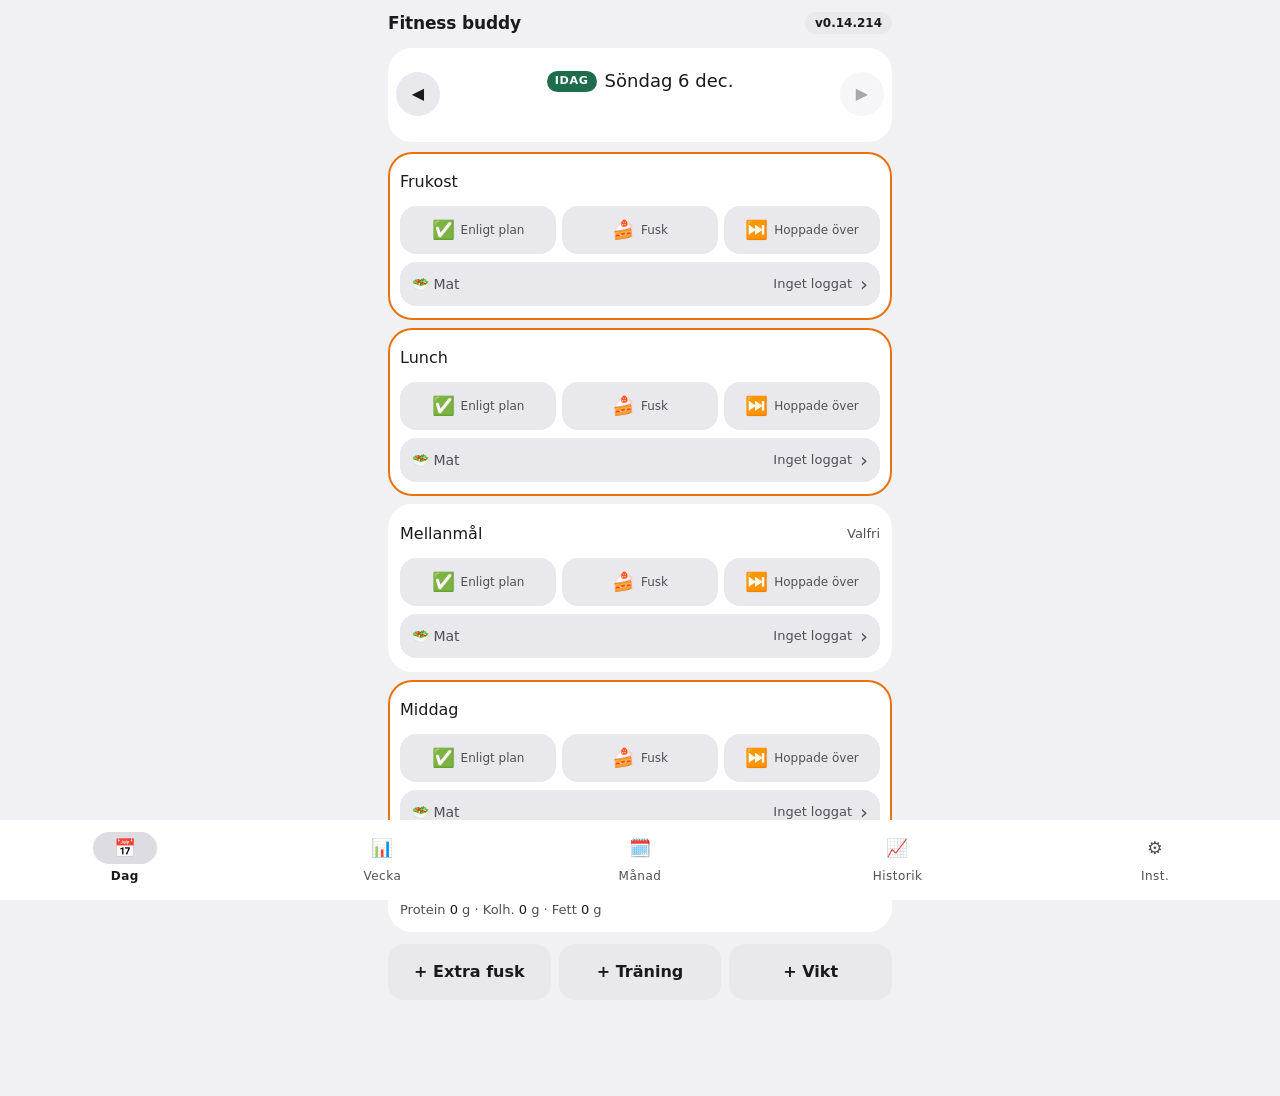
==== commit cb597d3a: "Strikt Material 3: textknappar utan ram, dialoger med högerställda knappar (Avbryt före bekräftelsen" ====
--- a/index.html
+++ b/index.html
@@ -263,9 +263,9 @@
         <button type="button" class="wd-step" id="wd-plus" aria-label="Öka 0,1">+</button>
       </div>
       <p class="muted small">Väg dig gärna på morgonen. Trenden räknas på 7-dagars medel.</p>
-      <div class="dlg-actions pair">
+      <div class="dlg-actions">
+        <button type="submit" class="btn-text" value="cancel">Avbryt</button>
         <button type="submit" class="btn-filled" value="ok">OK</button>
-        <button type="submit" class="btn-text" value="cancel">Avbryt</button>
       </div>
     </form>
   </dialog>
@@ -273,9 +273,9 @@
     <form method="dialog">
       <h2 id="cd-title">Radera all data?</h2>
       <p class="muted">All loggad mat, vikter och inställningar tas bort från den här enheten. Det går inte att ångra – spara en backup-fil först om du vill kunna få tillbaka den.</p>
-      <div class="dlg-actions pair">
+      <div class="dlg-actions">
+        <button type="submit" class="btn-text" value="cancel">Avbryt</button>
         <button type="submit" class="btn-danger" value="ok" id="cd-ok">Radera</button>
-        <button type="submit" class="btn-text" value="cancel">Avbryt</button>
       </div>
     </form>
   </dialog>
@@ -294,9 +294,9 @@
     <form method="dialog">
       <h2 id="dd-title">Släng ändringarna?</h2>
       <p class="muted">Rätten har ändringar som inte är sparade.</p>
-      <div class="dlg-actions pair">
+      <div class="dlg-actions">
+        <button type="submit" class="btn-text" value="cancel">Fortsätt redigera</button>
         <button type="submit" class="btn-danger" value="ok" id="dd-ok">Släng</button>
-        <button type="submit" class="btn-text" value="cancel">Fortsätt redigera</button>
       </div>
     </form>
   </dialog>
@@ -314,9 +314,9 @@
       <p class="muted small" id="pw-hint">Minst 16 tecken med stor och liten bokstav, siffra och specialtecken. Välj inte ett vanligt ord + årtal.</p>
       <p class="muted" id="pw-warn"></p>
       <p class="import-error small" id="pw-error" role="alert"></p>
-      <div class="dlg-actions pair">
+      <div class="dlg-actions">
+        <button type="button" class="btn-text" id="pw-cancel">Avbryt</button>
         <button type="submit" class="btn-filled" id="pw-ok">Spara krypterad</button>
-        <button type="button" class="btn-text" id="pw-cancel">Avbryt</button>
       </div>
     </form>
   </dialog>
@@ -325,9 +325,9 @@
       <h2 id="imp-title">Ersätta all data?</h2>
       <p id="imp-sum"></p>
       <p class="muted" id="imp-note">All nuvarande data i appen ersätts. Du kan ångra direkt efteråt.</p>
-      <div class="dlg-actions pair">
+      <div class="dlg-actions">
+        <button type="submit" class="btn-text" value="cancel">Avbryt</button>
         <button type="submit" class="btn-filled" value="ok" id="imp-ok">Ersätt</button>
-        <button type="submit" class="btn-text" value="cancel">Avbryt</button>
       </div>
     </form>
   </dialog>
@@ -336,9 +336,9 @@
       <h2 id="bk-title">Dags för backup?</h2>
       <p id="bk-sum"></p>
       <p class="muted">All data finns bara på den här enheten. Påminnelsen ändrar du under Inställningar → Allmänt → Data.</p>
-      <div class="dlg-actions pair">
+      <div class="dlg-actions">
+        <button type="submit" class="btn-text" value="later" id="bk-later">Inte nu</button>
         <button type="submit" class="btn-filled" value="save" id="bk-ok">Spara backup</button>
-        <button type="submit" class="btn-text" value="later" id="bk-later">Inte nu</button>
       </div>
     </form>
   </dialog>
--- a/styles.css
+++ b/styles.css
@@ -872,9 +872,45 @@
 .pick-li.on .pick-box { background: var(--primary); border-color: var(--primary); }
 .pick-bar { position: sticky; bottom: calc(96px + env(safe-area-inset-bottom)); z-index: 5; display: flex; justify-content: flex-end; gap: 8px; margin-top: 8px; padding: 8px; border-radius: 999px; background: var(--surface, var(--bg)); box-shadow: 0 2px 10px rgb(0 0 0 / .25); }
 
-/* 2026-11-23: Dialogrutor med två val (.pair) – ja-knappen först i HTML: till vänster (2/3), Avbryt till höger (1/3). */
-.dlg-actions.pair { display: grid; grid-template-columns: 2fr 1fr; }
-.dlg-actions.pair > button { width: 100%; margin: 0; }
-/* 2026-11-23: En knapp ser ut som en knapp – textknappar får ram. Länkar (<a>) och snackbaren är oförändrade. */
-.btn-text, button.link:not(.wk-open) { border: 1px solid var(--outline) !important; }   /* veckonumret i Trend är en länk i tabellen */
-button.link.danger { border-color: var(--cheat) !important; }
+/* ==========================================================================
+   Material 3 – strikt (2026-11-23). Samma lager sist i alla appar. Följer
+   m3.material.io: knappar, dialoger, navigeringsrad, scrim och fokus.
+   Ersätter menyradens glas och dagens egna knapp- och dialogregler.
+   ========================================================================== */
+
+/* Knappar (Common buttons): helt rundade, Label large 14/20 500, ingen skugga i vila.
+   Fylld = viktigast, tonad/outlined = mellan, text = minst. */
+.btn, .btn-text, .btn-filled, .btn-danger, .primary, .weigh-save { border-radius: 999px; font-weight: 500; letter-spacing: 0.00714em; box-shadow: none; }
+.btn.text, .btn-text, button.link { border: 0; background: transparent; color: var(--primary); padding-inline: 12px; }
+.btn.text.danger, button.link.danger { color: var(--error, #ba1a1a); }
+.btn.text:hover, .btn-text:hover, button.link:hover { background: color-mix(in srgb, var(--primary) 8%, transparent); }
+.btn.text:active, .btn-text:active, button.link:active { background: color-mix(in srgb, var(--primary) 12%, transparent); }
+
+/* Dialoger (Basic dialog): surface-container-high, 28 px hörn, 24 px luft, Headline small,
+   knapparna högerställda som textknappar – Avbryt till vänster om bekräftelsen. */
+dialog { border: 0; border-radius: 28px; padding: 24px; background: var(--surface-container-high); color: var(--on-surface);
+  min-width: 280px; max-width: min(560px, calc(100vw - 48px)); box-shadow: 0 4px 8px 3px rgb(0 0 0 / 0.15), 0 1px 3px rgb(0 0 0 / 0.3); }
+dialog h2 { font-size: 1.5rem; line-height: 2rem; font-weight: 400; letter-spacing: 0; text-transform: none; margin: 0 0 16px; color: var(--on-surface); }
+dialog p { color: var(--on-surface-variant); font-size: 0.875rem; line-height: 1.25rem; letter-spacing: 0.0178em; }
+dialog .actions, dialog .dlg-actions { display: flex; flex-wrap: wrap; justify-content: flex-end; align-items: center; gap: 8px; margin-top: 24px; }
+dialog .actions > button, dialog .dlg-actions > button { min-height: 40px; padding: 0 12px; border-radius: 999px; font-weight: 500; }
+dialog .actions > .btn.filled, dialog .dlg-actions > .btn-filled, dialog .dlg-actions > .btn-danger, dialog .actions > .danger-fill { padding: 0 24px; }
+dialog::backdrop { background: rgb(0 0 0 / 0.32); -webkit-backdrop-filter: none; backdrop-filter: none; }
+
+/* Navigeringsrad (Navigation bar): solid surface-container i hela bredden, 80 px,
+   aktiv flik = pill 64 × 32 i secondary-container, etikett Label medium 12/16 500. */
+#nav, .tabbar { position: fixed; inset: auto 0 0 0; max-width: none; margin: 0; border: 0; border-radius: 0; box-shadow: none;
+  background: var(--surface-container); -webkit-backdrop-filter: none; backdrop-filter: none;
+  min-height: 80px; padding: 12px 0 calc(16px + env(safe-area-inset-bottom)); display: flex; justify-content: space-around; gap: 8px; }
+#nav::before, .tabbar::before { content: none; }
+#nav button, .tabbar .tab { flex: 1; max-width: none; margin: 0; padding: 0; min-height: 52px; gap: 4px; border-radius: 0; background: none;
+  display: flex; flex-direction: column; align-items: center; justify-content: flex-start;
+  font-size: 0.75rem; line-height: 1rem; font-weight: 500; letter-spacing: 0.0417em; color: var(--on-surface-variant); }
+#nav button[aria-current="page"], .tabbar .tab.on { background: none; color: var(--on-surface); font-weight: 600; }
+#nav .pill, .tabbar .tab > span:first-child { display: grid; place-items: center; width: 64px; height: 32px; border-radius: 16px; background: none; transition: background-color .2s; }
+#nav button[aria-current="page"] .pill, .tabbar .tab.on > span:first-child { background: var(--secondary-container); color: var(--on-secondary-container); }
+body { padding-bottom: calc(96px + env(safe-area-inset-bottom)); }
+#snackbar { bottom: calc(96px + env(safe-area-inset-bottom)); }
+
+/* Fokus (State layers / focus indicator). */
+:focus-visible { outline: 3px solid var(--primary); outline-offset: 2px; }
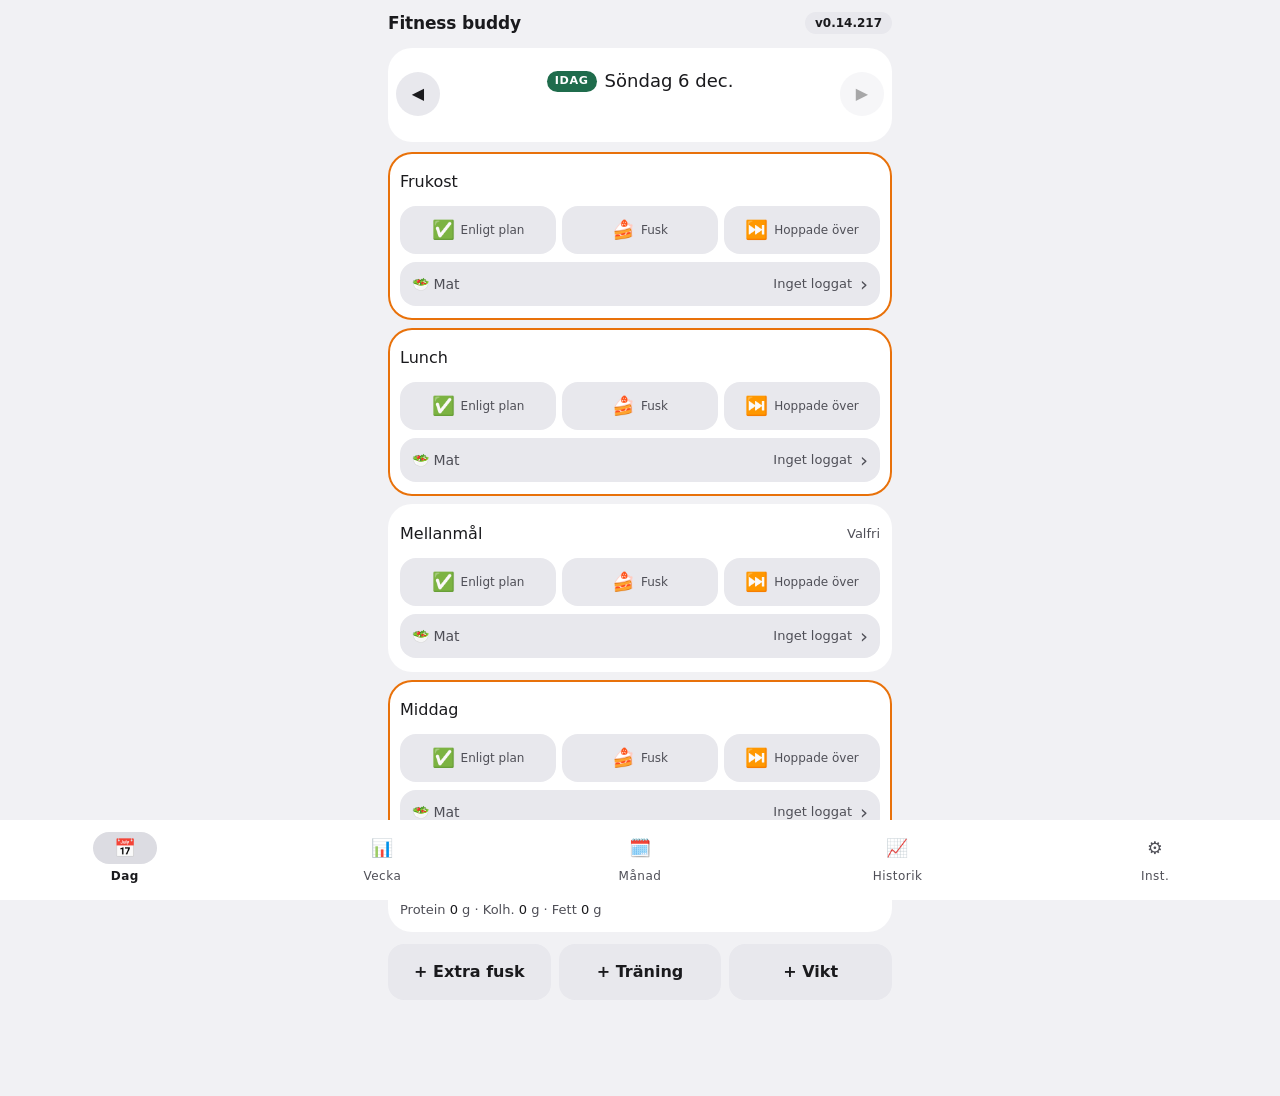
==== commit 777c03a2: "Månad: vikten mot samma veckodag 4 veckor (28 dagar) innan, som Vecka (0.14.217) Co-Authored-By: Cla" ====
--- a/index.html
+++ b/index.html
@@ -66,7 +66,7 @@
         <p>Snabbval: när du inte vet exakt. Hemmagjort: Lätt ≈ 450, Standard ≈ 650, Tung ≈ 850 kcal. Utemat: Lätt ≈ 700, Standard ≈ 1 000, Tung ≈ 1 400 kcal. Frukost: Lätt ≈ 250, Standard ≈ 400, Tung ≈ 650 kcal. Ett tryck loggar. Tar du Lätt när du äter ute kan måltiden ändå vara ✅ enligt plan – du väljer själv. Egen uppskattning: fyll i kcal, och gärna protein, kolhydrater och fett, när du redan vet ungefär vad rätten innehåller. Den sparas under Senaste. Tips: fotografera tallriken och be AI:n i telefonen (t.ex. Gemini eller Apple Intelligence) uppskatta värdena. Det blir aldrig exakt från en bild, men ofta nära nog – och närmare än en schablon, eftersom det gäller just din tallrik.</p>
         <p>Schabloner: vanliga varor och rätter har ett ungefärligt värde. Ange antal eller vikt. Vill du ha exakta värden lägger du in varan under Egna produkter.</p>
         <p>burk avr. betyder avrunnen vikt: en burk kidneybönor är 400 g med spad men ca 230 g bönor – det är bönorna som räknas.</p>
-        <p>Under Senaste loggar du något du ätit förut med ett tryck. Kopiera maten från igår fyller en tom dag med gårdagens mat.</p>
+        <p>Under Senaste loggar du något du ätit förut med ett tryck, eller bockar i flera och trycker Lägg till. Har en måltid exakt samma varor som senast den var ✅ enligt plan (mängden spelar ingen roll) och du inte valt något än, fylls ✅ i direkt. Kopiera maten från igår fyller en tom dag med gårdagens mat.</p>
         <p>Markera flera: håll fingret på en matpost tills den blir markerad och tryck på fler. Kopiera lägger in dem på en annan dag (samma måltid och mängd), Radera tar bort dem. Ångra finns direkt efteråt. ✕ eller Bakåt avslutar.</p>
         <p>Tryck på en post för att ändra mängd, flytta den till en annan måltid eller ta bort den.</p>
         <p>Det finns inget kalorimål från start – appen visar bara dagens summa. Vill du ha ett mål sätter du det under Inställningar → Kalorier → Kalorimål (tomt = inget mål), och likaså valfria mål för protein och kolhydrater.</p>
@@ -101,9 +101,9 @@
         <p>Kalorisumma: Vecka och Månad (kortet Träning och kcal) visar veckans och månadens summa mot kalorimålet, mot förbrukningen och vad vikten säger (minus = underskott).</p>
       </details>
       <details><summary>Flikarna Dag, Vecka, Månad och Historik</summary>
-        <p>Vecka: vikten (veckans snitt mot snittet veckan innan, även på Dag (jämnar ut svängningar), och utfall mot veckomålet, med minikurva), följsamhet, fusk och vanligaste orsak, dag för dag (vanor, pass, kcal, vikt – tryck för att öppna dagen), träning mot målen och kalorisnitt.</p>
+        <p>Vecka: vikten (senaste vägningen mot samma veckodag veckan innan, på Dag den visade dagen mot samma dag veckan innan, och utfall mot veckomålet, med minikurva), följsamhet, fusk och vanligaste orsak, dag för dag (vanor, pass, kcal, vikt – tryck för att öppna dagen), träning mot målen och kalorisnitt.</p>
         <p>Historik (historik och mål över hela tiden): vikten (7-dagars medel) och förändringen senaste 4 veckorna, en större viktkurva, viktmålet med prognos och Om trenden håller: vikten om 1, 3 och 6 månader räknat på utfallet de senaste 4 veckorna (🎯 = målvikten nådd). Har du målvikt utan datum står det tydligt när du når den, t.ex. &quot;🎯 100 kg ≈ 13 maj 2027&quot;. Kortet Total förbrukning visar förbrukningen och kcal för viktmålet bredvid varandra. Viktkortet visar också följsamhet 7 och 30 dagar och streaks.</p>
-        <p>Månad: vikten i månaden mot senaste vägningen månaden innan (med minikurva), sedan månadskalendern färgad efter följsamhet med markering för vägning och träning, och sist månadens pass, kcal-snitt (kompletta dagar) och kalorisumma. Sist en tabell vecka för vecka med månadens veckor (vikt, följsamhet, fusk, pass, kcal – tryck för att öppna veckan).</p>
+        <p>Månad: senaste vägningen i månaden mot samma veckodag 4 veckor (28 dagar) innan, som Vecka (tisdag mot tisdag; saknas vägning den dagen används den närmaste inom tre dagar, annars den närmaste förra månaden) (med minikurva), sedan månadskalendern färgad efter följsamhet med markering för vägning och träning, och sist månadens pass, kcal-snitt (kompletta dagar) och kalorisumma. Sist en tabell vecka för vecka med månadens veckor med senaste veckan överst (senaste vägningen och ändringen mot samma veckodag veckan innan, följsamhet, fusk, pass, kcal/dag med ändringen mot veckan innan – mer i rött; tryck för att öppna veckan).</p>
         <p>Vecka och Månad har ett diagram för perioden: kcal per dag som staplar och vikten som linje. Vecka jämför enskilda vägningar, Historik 7-dagars medel. Kcal/dag under vikten i Vecka räknas bara på veckans egna vägningar.</p>
       </details>
       <details><summary>Kortordning</summary>
@@ -178,7 +178,7 @@
         <p>Quick picks: when you do not know exactly. Home-made: Light ≈ 450, Standard ≈ 650, Heavy ≈ 850 kcal. Eating out: Light ≈ 700, Standard ≈ 1,000, Heavy ≈ 1,400 kcal. Breakfast: Light ≈ 250, Standard ≈ 400, Heavy ≈ 650 kcal. One tap logs it. If you pick Light when eating out the meal can still be ✅ on plan – you decide. Own estimate: fill in kcal, and preferably protein, carbs and fat, when you already know roughly what the dish contains. It is saved under Recent. Tip: photograph the plate and ask the AI on your phone (e.g. Gemini or Apple Intelligence) to estimate the values. It is never exact from a photo, but often close enough – and closer than a standard estimate, since it is about your plate.</p>
         <p>Standard estimates: common foods and dishes have an approximate value. Enter a number or a weight. If you want exact values, add the food under Own products.</p>
         <p>can drained means drained weight: a can of kidney beans is 400 g with liquid but about 230 g beans – it is the beans that count.</p>
-        <p>Under Recent you log something you have eaten before with one tap. Copy yesterday's food fills an empty day with yesterday's food.</p>
+        <p>Under Recent you log something you have eaten before with one tap, or tick several and tap Add. If a meal has exactly the same foods as the last time it was ✅ on plan (the amounts do not matter) and you have not chosen anything yet, ✅ is filled in right away. Copy yesterday's food fills an empty day with yesterday's food.</p>
         <p>Select several: hold your finger on a food entry until it is selected and tap more. Copy adds them to another day (same meal and amount), Delete removes them. Undo is available right afterwards. ✕ or Back ends.</p>
         <p>Tap an entry to change the amount, move it to another meal or delete it.</p>
         <p>There is no calorie goal to start with – the app just shows the day's total. If you want a goal, set it under Settings → Calories → Calorie goal (empty = no goal), and likewise optional goals for protein and carbs.</p>
@@ -213,9 +213,9 @@
         <p>Calorie total: Week and History (the Workouts and kcal card) show the week's and month's total vs the calorie goal, vs expenditure and what the weight says (minus = deficit).</p>
       </details>
       <details><summary>Week, Trend and History</summary>
-        <p>Week: the weight (the week's average vs the average the week before, also on Day (smooths out swings), and actual vs the weekly goal, with a mini curve), adherence, cheats and most common reason, day by day (habits, workouts, kcal – tap to open the day), training against the goals and calorie average.</p>
-        <p>Trend: the weight (7-day average) and the change over the last 4 weeks, a larger weight curve, the weight goal with forecast and If the trend holds: your weight in 1, 3 and 6 months based on the actual change over the last 4 weeks (🎯 = goal weight reached). With a goal weight but no date it says clearly when you reach it, e.g. &quot;🎯 100 kg ≈ 13 May 2027&quot;. The Total expenditure card shows expenditure and kcal for the weight goal side by side. Then a table week by week (weight, adherence, cheats, workouts, kcal – tap to open the week).</p>
-        <p>History: the weight this month vs the latest weigh-in the month before (with a mini curve), adherence over 7 and 30 days and streaks in one card, then the month calendar coloured by adherence with marks for weigh-ins and training, and last the month's workouts, kcal average (complete days) and calorie total.</p>
+        <p>Week: the weight (the latest weigh-in vs the same weekday the week before, on Day the shown day vs the same day the week before, and actual vs the weekly goal, with a mini curve), adherence, cheats and most common reason, day by day (habits, workouts, kcal – tap to open the day), training against the goals and calorie average.</p>
+        <p>Trend: the weight (7-day average) and the change over the last 4 weeks, a larger weight curve, the weight goal with forecast and If the trend holds: your weight in 1, 3 and 6 months based on the actual change over the last 4 weeks (🎯 = goal weight reached). With a goal weight but no date it says clearly when you reach it, e.g. &quot;🎯 100 kg ≈ 13 May 2027&quot;. The Total expenditure card shows expenditure and kcal for the weight goal side by side. Then a table week by week, latest week first (the latest weigh-in and the change from the same weekday the week before, adherence, cheats, workouts, kcal/day with the change from the week before – more in red; tap to open the week).</p>
+        <p>History: the latest weigh-in this month vs the same weekday 4 weeks (28 days) before, like Week (Tuesday vs Tuesday; without a weigh-in that day, the nearest within three days, otherwise the nearest last month) (with a mini curve), adherence over 7 and 30 days and streaks in one card, then the month calendar coloured by adherence with marks for weigh-ins and training, and last the month's workouts, kcal average (complete days) and calorie total.</p>
         <p>Week compares single weigh-ins, Trend 7-day averages.</p>
       </details>
       <details><summary>Card order</summary>
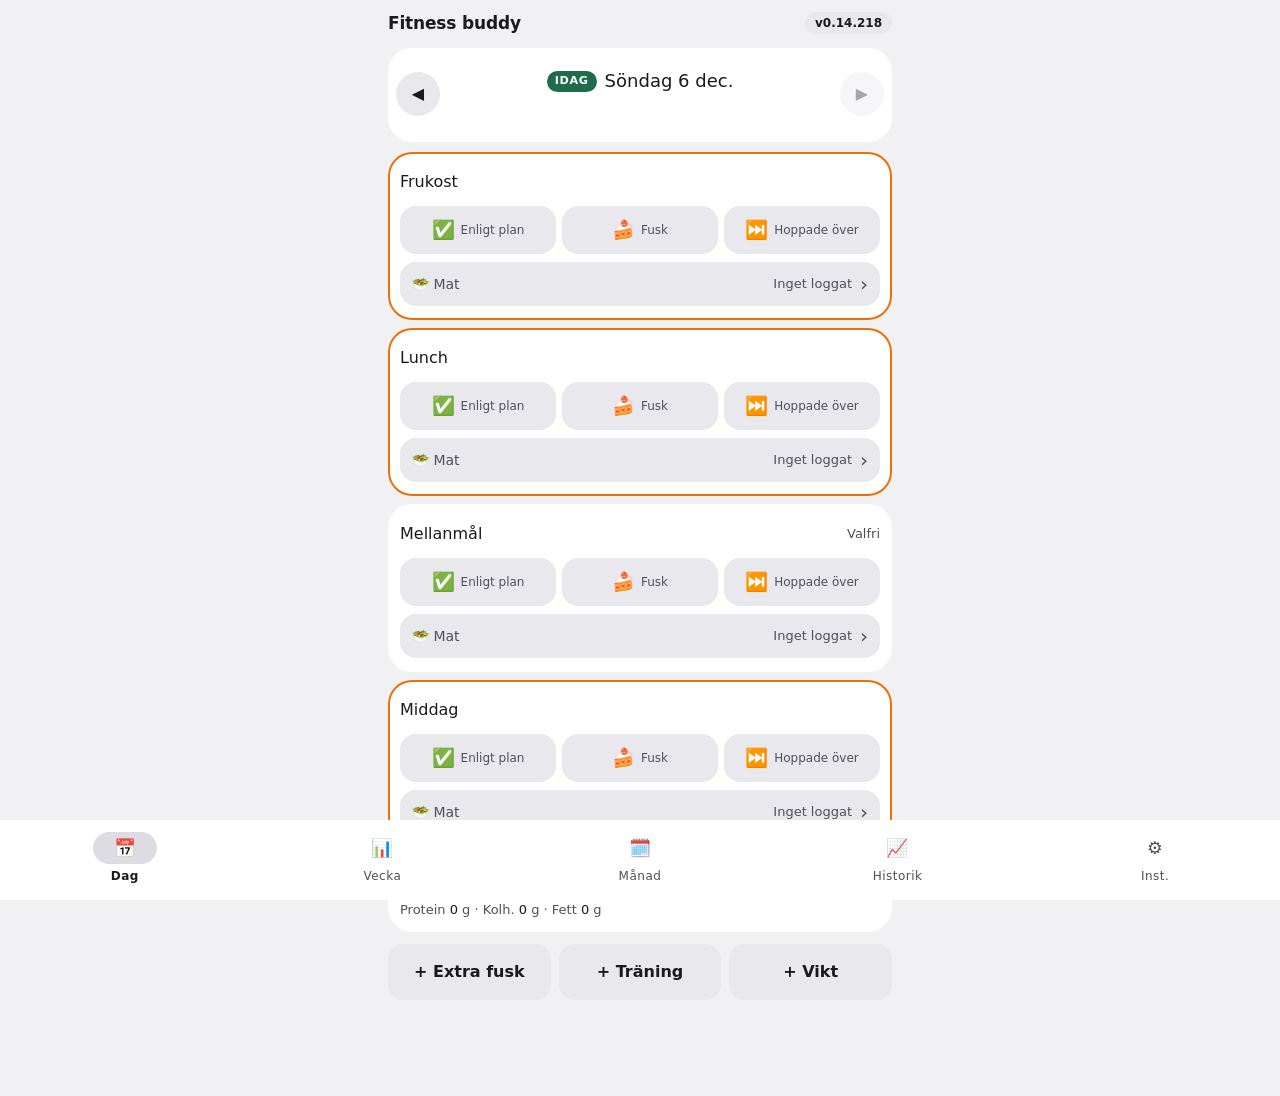
==== commit d0c37487: "Månad: vanor (följsamhet, fusk, vanligaste orsak), träning mot målen för månaden och kcal/dag mot fö" ====
--- a/index.html
+++ b/index.html
@@ -103,7 +103,7 @@
       <details><summary>Flikarna Dag, Vecka, Månad och Historik</summary>
         <p>Vecka: vikten (senaste vägningen mot samma veckodag veckan innan, på Dag den visade dagen mot samma dag veckan innan, och utfall mot veckomålet, med minikurva), följsamhet, fusk och vanligaste orsak, dag för dag (vanor, pass, kcal, vikt – tryck för att öppna dagen), träning mot målen och kalorisnitt.</p>
         <p>Historik (historik och mål över hela tiden): vikten (7-dagars medel) och förändringen senaste 4 veckorna, en större viktkurva, viktmålet med prognos och Om trenden håller: vikten om 1, 3 och 6 månader räknat på utfallet de senaste 4 veckorna (🎯 = målvikten nådd). Har du målvikt utan datum står det tydligt när du når den, t.ex. &quot;🎯 100 kg ≈ 13 maj 2027&quot;. Kortet Total förbrukning visar förbrukningen och kcal för viktmålet bredvid varandra. Viktkortet visar också följsamhet 7 och 30 dagar och streaks.</p>
-        <p>Månad: senaste vägningen i månaden mot samma veckodag 4 veckor (28 dagar) innan, som Vecka (tisdag mot tisdag; saknas vägning den dagen används den närmaste inom tre dagar, annars den närmaste förra månaden) (med minikurva), sedan månadskalendern färgad efter följsamhet med markering för vägning och träning, och sist månadens pass, kcal-snitt (kompletta dagar) och kalorisumma. Sist en tabell vecka för vecka med månadens veckor med senaste veckan överst (senaste vägningen och ändringen mot samma veckodag veckan innan, följsamhet, fusk, pass, kcal/dag med ändringen mot veckan innan – mer i rött; tryck för att öppna veckan).</p>
+        <p>Månad: senaste vägningen i månaden mot samma veckodag 4 veckor (28 dagar) innan, som Vecka (tisdag mot tisdag; saknas vägning den dagen används den närmaste inom tre dagar, annars den närmaste förra månaden) (med minikurva), sedan månadskalendern färgad efter följsamhet med markering för vägning och träning, sedan månadens vanor som i Vecka (följsamhet, 🍰 fusk, vanligaste orsak), och sist träning mot målen för månaden (veckomålet räknat på månadens dagar, t.ex. 14/17), kcal-snitt (kompletta dagar) med ändringen mot förra månaden (mer i rött) och kalorisumma. Sist en tabell vecka för vecka med månadens veckor med senaste veckan överst (senaste vägningen och ändringen mot samma veckodag veckan innan, följsamhet, fusk, pass, kcal/dag med ändringen mot veckan innan – mer i rött; tryck för att öppna veckan).</p>
         <p>Vecka och Månad har ett diagram för perioden: kcal per dag som staplar och vikten som linje. Vecka jämför enskilda vägningar, Historik 7-dagars medel. Kcal/dag under vikten i Vecka räknas bara på veckans egna vägningar.</p>
       </details>
       <details><summary>Kortordning</summary>
@@ -215,7 +215,7 @@
       <details><summary>Week, Trend and History</summary>
         <p>Week: the weight (the latest weigh-in vs the same weekday the week before, on Day the shown day vs the same day the week before, and actual vs the weekly goal, with a mini curve), adherence, cheats and most common reason, day by day (habits, workouts, kcal – tap to open the day), training against the goals and calorie average.</p>
         <p>Trend: the weight (7-day average) and the change over the last 4 weeks, a larger weight curve, the weight goal with forecast and If the trend holds: your weight in 1, 3 and 6 months based on the actual change over the last 4 weeks (🎯 = goal weight reached). With a goal weight but no date it says clearly when you reach it, e.g. &quot;🎯 100 kg ≈ 13 May 2027&quot;. The Total expenditure card shows expenditure and kcal for the weight goal side by side. Then a table week by week, latest week first (the latest weigh-in and the change from the same weekday the week before, adherence, cheats, workouts, kcal/day with the change from the week before – more in red; tap to open the week).</p>
-        <p>History: the latest weigh-in this month vs the same weekday 4 weeks (28 days) before, like Week (Tuesday vs Tuesday; without a weigh-in that day, the nearest within three days, otherwise the nearest last month) (with a mini curve), adherence over 7 and 30 days and streaks in one card, then the month calendar coloured by adherence with marks for weigh-ins and training, and last the month's workouts, kcal average (complete days) and calorie total.</p>
+        <p>History: the latest weigh-in this month vs the same weekday 4 weeks (28 days) before, like Week (Tuesday vs Tuesday; without a weigh-in that day, the nearest within three days, otherwise the nearest last month) (with a mini curve), adherence over 7 and 30 days and streaks in one card, then the month calendar coloured by adherence with marks for weigh-ins and training, then the month's habits as in Week (adherence, 🍰 cheats, most common reason), and last training against the goals for the month (the weekly goal scaled to the month's days, e.g. 14/17), kcal average (complete days) with the change vs last month (more in red) and calorie total.</p>
         <p>Week compares single weigh-ins, Trend 7-day averages.</p>
       </details>
       <details><summary>Card order</summary>
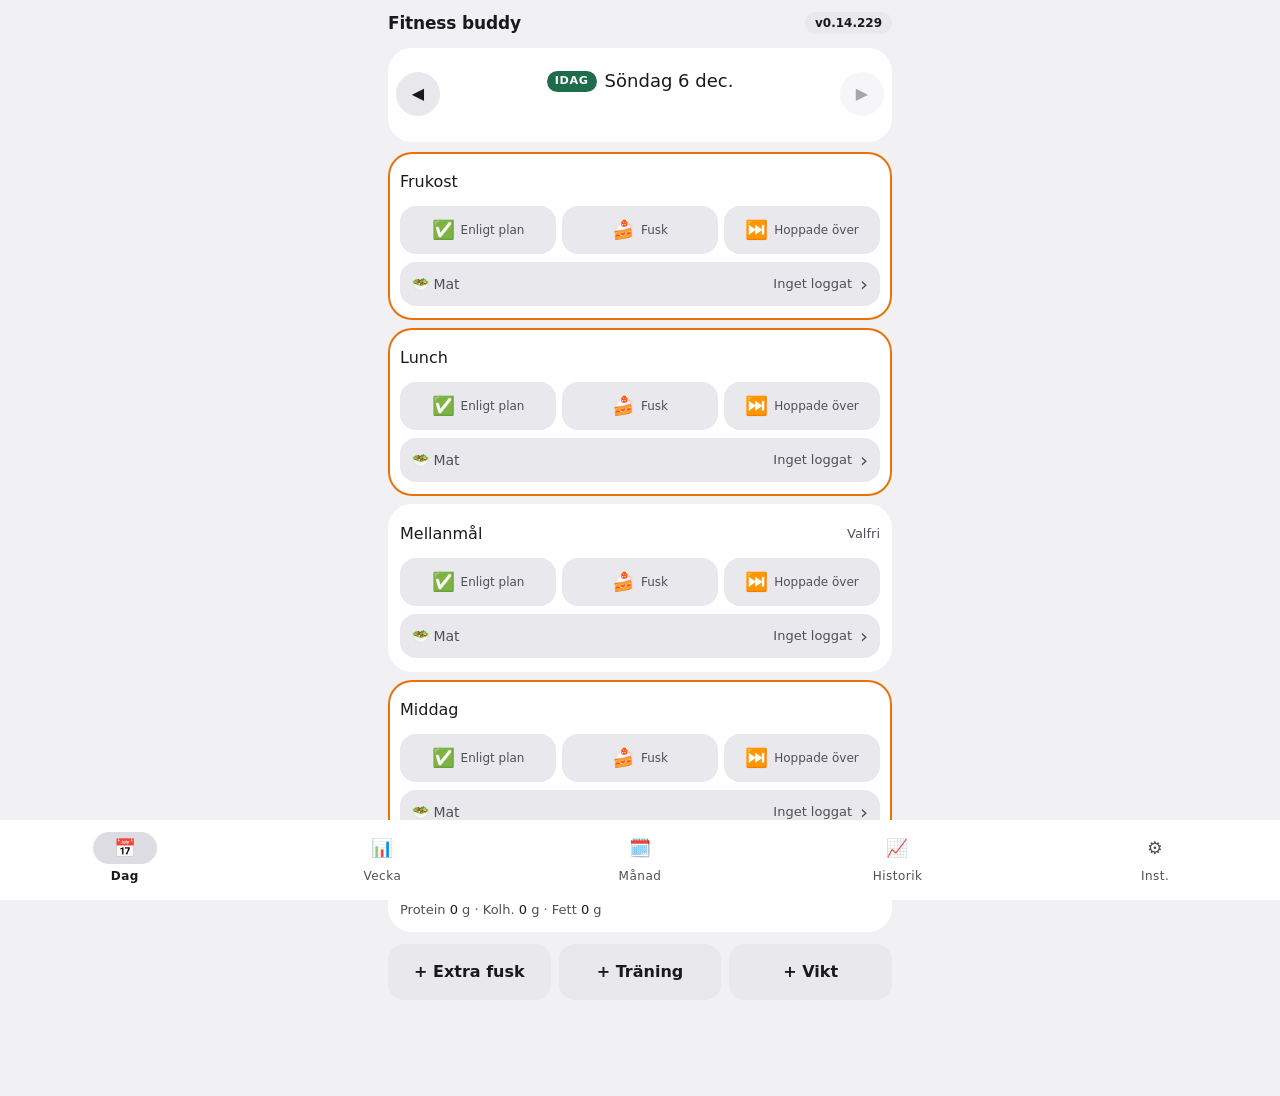
==== commit f7db68e7: "Manual: prognosen i diagrammet Co-Authored-By: Claude Opus 5.5 <noreply@anthropic.com> Claude-Sessio" ====
--- a/index.html
+++ b/index.html
@@ -98,6 +98,7 @@
         <p>Bara vanor: under Inställningar → Vanor → Vad följer du? väljer du Vanor och kalorier (standard) eller Bara vanor. Med Bara vanor visar Idag bara ✅ 🍰 ⏭️ för varje måltid, utan mat och kalorier, och en måltid räknas som ifylld när du valt vana. Maten du redan loggat finns kvar.</p>
         <p>Komplett dag: bara kompletta dagar räknas i förbrukning och kalorisummor. En dag är komplett när varje måltid har mat eller är markerad ⏭️ Hoppade över, den har minst 800 kcal och är slut (idag räknas inte). ✅ eller 🍰 utan mat räcker inte – då har du ätit men inte loggat. Under Inställningar → Vanor → Måltider väljer du för varje måltid Krävs eller Valfri. En valfri måltid, t.ex. Mellanmål, behöver inte fyllas i. I Idag har krävda måltider som behöver fyllas i en orange ram; det gäller måltider som saknar mat och ⏭️, Har du valt vana men inte lagt till mat står ○ Lägg till mat (kcal) – vanan är ifylld, men maten behövs för kalorierna. Valfri står på tomma valfria. Lägger du till en ny måltid krävs den bara från dagen du börjar använda den. Alla kalorisnitt i appen räknar bara kompletta dagar. Använd snabbvalen när du inte vet exakt. Idag säger vad som saknas, och i Vecka markeras dagar som inte räknas med ○ (dagar med vanor men utan mat visas som &quot;ingen mat ○&quot;). Har du inte vägt dig på 4 dagar påminner Idag om det.</p>
         <p>Vecka: viktkortet har ett diagram över förra och denna vecka: staplar för kcal per dag (ljusare = räknas inte), vikten som linje och en streckad linje för vad som håller vikten (och kalorimålet om du har ett). Kalorisnittet räknar bara kompletta dagar, och bredvid står hur många av dagarna med mat som var kompletta. Under kalorierna står veckans summa mot kalorimålet och mot förbrukningen.</p>
+        <p>Prognos i diagrammet (Vecka och Månad): från senaste vägningen går en streckad linje till periodens slut med vikten du väntas ha, t.ex. &quot;prognos 111,0 kg 29/11&quot;. Den räknas bara ur hur det har gått: trenden i dina vägningar de senaste 14 dagarna (28 dagar om du väger dig glest, minst 3 vägningar), plus hur varje veckodag brukar ligga över eller under trenden (t.ex. högre på måndagar). Veckodagsmönstret tas ur de senaste 6 veckorna och dämpas när en veckodag har få vägningar. Den breda, svaga linjen är prognosen som den såg ut när perioden började – jämför med din viktlinje för att se om du ligger före eller efter (&quot;väntat vid start&quot;). Den finns också för äldre veckor och månader när det fanns tillräckligt med vägningar före perioden. Maten du loggar och ditt mål påverkar inte prognosen.</p>
         <p>Kalorisumma: Vecka och Månad (kortet Träning och kcal) visar veckans och månadens summa mot kalorimålet, mot förbrukningen och vad vikten säger (minus = underskott).</p>
       </details>
       <details><summary>Flikarna Dag, Vecka, Månad och Historik</summary>
@@ -210,6 +211,7 @@
         <p>Habits only: under Settings → Habits → What do you track? choose Habits and calories (default) or Habits only. With Habits only, Today shows just ✅ 🍰 ⏭️ for each meal, without food and calories, and a meal counts as filled in once you choose a habit. Food you already logged is kept.</p>
         <p>Complete day: only complete days count in expenditure and calorie totals. A day is complete when every meal has food or is marked ⏭️ Skipped, it has at least 800 kcal and it is over (today does not count). ✅ or 🍰 without food is not enough – then you ate but did not log. Under Settings → Habits → Meals you choose Required or Optional for each meal. An optional meal, e.g. Snack, does not need to be filled in. On Today, required meals that need filling in get an orange border; this applies to meals without food or ⏭️, If you chose a habit but added no food it says ○ Add food (kcal) – the habit is done, but the food is needed for the calories. Optional is shown on empty optional ones. If you add a new meal it is only required from the day you start using it. All calorie averages in the app count only complete days. Use the quick picks when you do not know exactly. Today tells you what is missing, and Week marks days that do not count with ○ (days with habits but no food show as &quot;no food ○&quot;). If you have not weighed yourself for 4 days, Today reminds you.</p>
         <p>Week: the weight card has a chart of last and this week: bars for kcal per day (lighter = not counted), weight as a line and a dashed line for what maintains your weight (and the calorie goal if you have one). The calorie average counts only complete days, and next to it you see how many of the days with food were complete. Under the calories you see the week's total vs the calorie goal and vs expenditure.</p>
+        <p>Forecast in the chart (Week and Month): from the latest weigh-in a dashed line runs to the end of the period with the weight you are expected to have, e.g. &quot;forecast 111.0 kg 29/11&quot;. It is based only on how things have gone: the trend in your weigh-ins over the last 14 days (28 days if you weigh yourself rarely, at least 3 weigh-ins), plus how each weekday usually sits above or below the trend (e.g. higher on Mondays). The weekday pattern comes from the last 6 weeks and is damped when a weekday has few weigh-ins. The wide, faint line is the forecast as it looked when the period started – compare it with your weight line to see if you are ahead or behind (&quot;expected at start&quot;). It is also shown for older weeks and months when there were enough weigh-ins before the period. The food you log and your goal do not affect the forecast.</p>
         <p>Calorie total: Week and History (the Workouts and kcal card) show the week's and month's total vs the calorie goal, vs expenditure and what the weight says (minus = deficit).</p>
       </details>
       <details><summary>Week, Trend and History</summary>
--- a/styles.css
+++ b/styles.css
@@ -715,6 +715,11 @@
 .lg-line { border-top: 2px solid var(--fg); }
 .lg-ref { border-top: 1px dashed var(--muted); }
 .lg-goal { border-top: 1px dotted var(--dev); }
+.kw-proj { fill: none; stroke-linejoin: round; stroke: var(--fg); stroke-width: 1.6; stroke-dasharray: 3 3; stroke-linecap: round; opacity: .4; }
+.kw-proj-dot { fill: none; stroke: var(--fg); stroke-width: 1.2; opacity: .5; }
+.kw-before { fill: none; stroke: var(--accent); stroke-width: 3; stroke-linejoin: round; stroke-linecap: round; opacity: .3; }
+.lg-before { display: inline-block; width: 14px; height: 0; border-top: 3px solid var(--accent); opacity: .4; border-radius: 2px; }
+.lg-proj { display: inline-block; width: 14px; height: 0; border-top: 2px dashed var(--fg); opacity: .4; }
 .en-rows { list-style: none; padding: 0; }
 .en-rows li { display: flex; justify-content: space-between; border-top: 1px solid var(--outline-variant); font-size: .9rem; }
 .en-rows li:first-child { border-top: 0; }
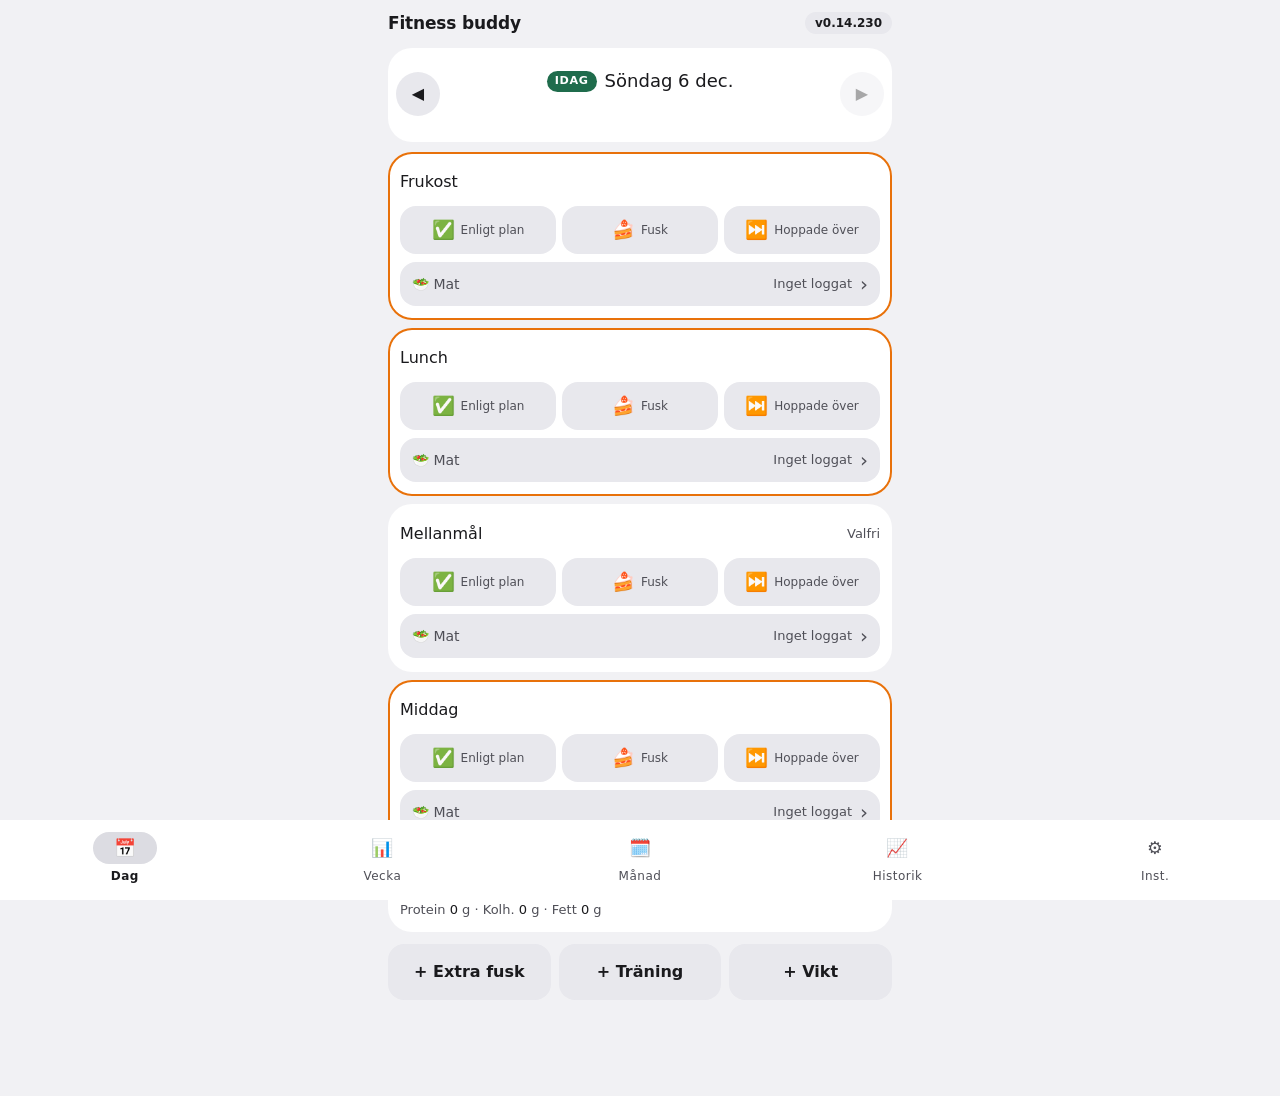
==== commit 6fbf7d72: "Prognos vid start bara med tätt underlag Co-Authored-By: Claude Opus 5.5 <noreply@anthropic.com> Cla" ====
--- a/index.html
+++ b/index.html
@@ -98,7 +98,7 @@
         <p>Bara vanor: under Inställningar → Vanor → Vad följer du? väljer du Vanor och kalorier (standard) eller Bara vanor. Med Bara vanor visar Idag bara ✅ 🍰 ⏭️ för varje måltid, utan mat och kalorier, och en måltid räknas som ifylld när du valt vana. Maten du redan loggat finns kvar.</p>
         <p>Komplett dag: bara kompletta dagar räknas i förbrukning och kalorisummor. En dag är komplett när varje måltid har mat eller är markerad ⏭️ Hoppade över, den har minst 800 kcal och är slut (idag räknas inte). ✅ eller 🍰 utan mat räcker inte – då har du ätit men inte loggat. Under Inställningar → Vanor → Måltider väljer du för varje måltid Krävs eller Valfri. En valfri måltid, t.ex. Mellanmål, behöver inte fyllas i. I Idag har krävda måltider som behöver fyllas i en orange ram; det gäller måltider som saknar mat och ⏭️, Har du valt vana men inte lagt till mat står ○ Lägg till mat (kcal) – vanan är ifylld, men maten behövs för kalorierna. Valfri står på tomma valfria. Lägger du till en ny måltid krävs den bara från dagen du börjar använda den. Alla kalorisnitt i appen räknar bara kompletta dagar. Använd snabbvalen när du inte vet exakt. Idag säger vad som saknas, och i Vecka markeras dagar som inte räknas med ○ (dagar med vanor men utan mat visas som &quot;ingen mat ○&quot;). Har du inte vägt dig på 4 dagar påminner Idag om det.</p>
         <p>Vecka: viktkortet har ett diagram över förra och denna vecka: staplar för kcal per dag (ljusare = räknas inte), vikten som linje och en streckad linje för vad som håller vikten (och kalorimålet om du har ett). Kalorisnittet räknar bara kompletta dagar, och bredvid står hur många av dagarna med mat som var kompletta. Under kalorierna står veckans summa mot kalorimålet och mot förbrukningen.</p>
-        <p>Prognos i diagrammet (Vecka och Månad): från senaste vägningen går en streckad linje till periodens slut med vikten du väntas ha, t.ex. &quot;prognos 111,0 kg 29/11&quot;. Den räknas bara ur hur det har gått: trenden i dina vägningar de senaste 14 dagarna (28 dagar om du väger dig glest, minst 3 vägningar), plus hur varje veckodag brukar ligga över eller under trenden (t.ex. högre på måndagar). Veckodagsmönstret tas ur de senaste 6 veckorna och dämpas när en veckodag har få vägningar. Den breda, svaga linjen är prognosen som den såg ut när perioden började – jämför med din viktlinje för att se om du ligger före eller efter (&quot;väntat vid start&quot;). Den finns också för äldre veckor och månader när det fanns tillräckligt med vägningar före perioden. Maten du loggar och ditt mål påverkar inte prognosen.</p>
+        <p>Prognos i diagrammet (Vecka och Månad): från senaste vägningen går en streckad linje till periodens slut med vikten du väntas ha, t.ex. &quot;prognos 111,0 kg 29/11&quot;. Den räknas bara ur hur det har gått: trenden i dina vägningar de senaste 14 dagarna (28 dagar om du väger dig glest, minst 3 vägningar), plus hur varje veckodag brukar ligga över eller under trenden (t.ex. högre på måndagar). Veckodagsmönstret tas ur de senaste 6 veckorna och dämpas när en veckodag har få vägningar. Den breda, svaga linjen är prognosen som den såg ut när perioden började – jämför med din viktlinje för att se om du ligger före eller efter (&quot;väntat vid start&quot;). Den visas bara när du vägt dig minst 3 gånger under de 14 dagarna före perioden (senast 7 dagar före), även för äldre veckor och månader. Maten du loggar och ditt mål påverkar inte prognosen.</p>
         <p>Kalorisumma: Vecka och Månad (kortet Träning och kcal) visar veckans och månadens summa mot kalorimålet, mot förbrukningen och vad vikten säger (minus = underskott).</p>
       </details>
       <details><summary>Flikarna Dag, Vecka, Månad och Historik</summary>
@@ -211,7 +211,7 @@
         <p>Habits only: under Settings → Habits → What do you track? choose Habits and calories (default) or Habits only. With Habits only, Today shows just ✅ 🍰 ⏭️ for each meal, without food and calories, and a meal counts as filled in once you choose a habit. Food you already logged is kept.</p>
         <p>Complete day: only complete days count in expenditure and calorie totals. A day is complete when every meal has food or is marked ⏭️ Skipped, it has at least 800 kcal and it is over (today does not count). ✅ or 🍰 without food is not enough – then you ate but did not log. Under Settings → Habits → Meals you choose Required or Optional for each meal. An optional meal, e.g. Snack, does not need to be filled in. On Today, required meals that need filling in get an orange border; this applies to meals without food or ⏭️, If you chose a habit but added no food it says ○ Add food (kcal) – the habit is done, but the food is needed for the calories. Optional is shown on empty optional ones. If you add a new meal it is only required from the day you start using it. All calorie averages in the app count only complete days. Use the quick picks when you do not know exactly. Today tells you what is missing, and Week marks days that do not count with ○ (days with habits but no food show as &quot;no food ○&quot;). If you have not weighed yourself for 4 days, Today reminds you.</p>
         <p>Week: the weight card has a chart of last and this week: bars for kcal per day (lighter = not counted), weight as a line and a dashed line for what maintains your weight (and the calorie goal if you have one). The calorie average counts only complete days, and next to it you see how many of the days with food were complete. Under the calories you see the week's total vs the calorie goal and vs expenditure.</p>
-        <p>Forecast in the chart (Week and Month): from the latest weigh-in a dashed line runs to the end of the period with the weight you are expected to have, e.g. &quot;forecast 111.0 kg 29/11&quot;. It is based only on how things have gone: the trend in your weigh-ins over the last 14 days (28 days if you weigh yourself rarely, at least 3 weigh-ins), plus how each weekday usually sits above or below the trend (e.g. higher on Mondays). The weekday pattern comes from the last 6 weeks and is damped when a weekday has few weigh-ins. The wide, faint line is the forecast as it looked when the period started – compare it with your weight line to see if you are ahead or behind (&quot;expected at start&quot;). It is also shown for older weeks and months when there were enough weigh-ins before the period. The food you log and your goal do not affect the forecast.</p>
+        <p>Forecast in the chart (Week and Month): from the latest weigh-in a dashed line runs to the end of the period with the weight you are expected to have, e.g. &quot;forecast 111.0 kg 29/11&quot;. It is based only on how things have gone: the trend in your weigh-ins over the last 14 days (28 days if you weigh yourself rarely, at least 3 weigh-ins), plus how each weekday usually sits above or below the trend (e.g. higher on Mondays). The weekday pattern comes from the last 6 weeks and is damped when a weekday has few weigh-ins. The wide, faint line is the forecast as it looked when the period started – compare it with your weight line to see if you are ahead or behind (&quot;expected at start&quot;). It is only shown when you weighed yourself at least 3 times in the 14 days before the period (the last one at most 7 days before), also for older weeks and months. The food you log and your goal do not affect the forecast.</p>
         <p>Calorie total: Week and History (the Workouts and kcal card) show the week's and month's total vs the calorie goal, vs expenditure and what the weight says (minus = deficit).</p>
       </details>
       <details><summary>Week, Trend and History</summary>
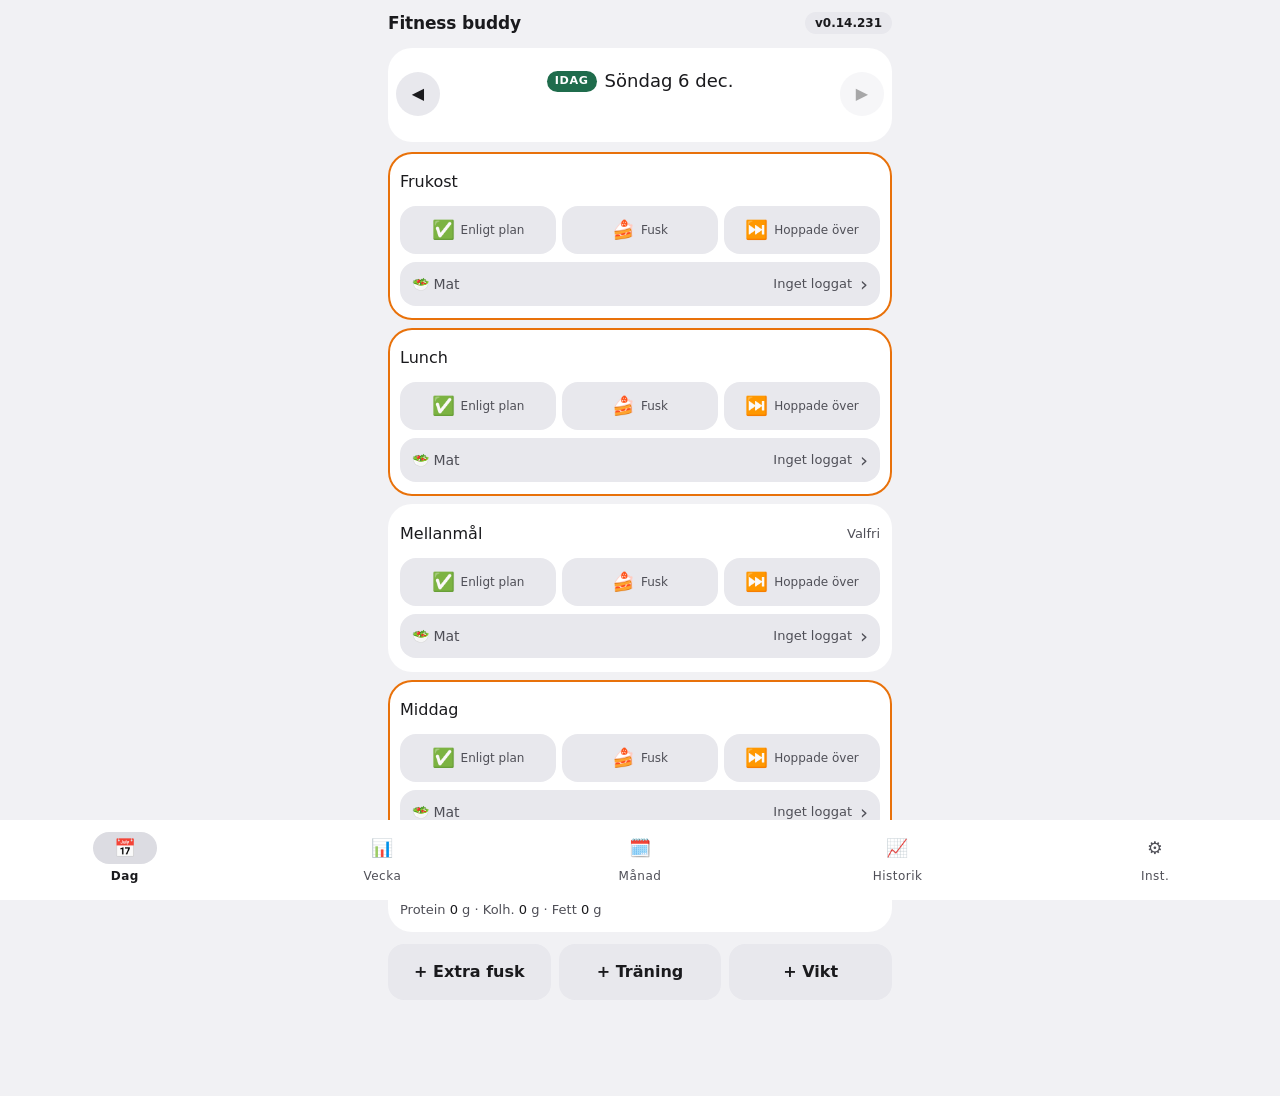
==== commit 31f04234: "Vikt kan tas bort igen (Ta bort i popupen, Ångra); sparade makromål syns i Idag; UI-testerna följer " ====
--- a/index.html
+++ b/index.html
@@ -90,10 +90,10 @@
         <p>🗑 Rensa dagen tar bort dagens vanor, mat, pass och vikt. Ångra finns några sekunder efteråt.</p>
       </details>
       <details><summary>Vikt</summary>
-        <p>Fyll i vikten under Vikt idag, gärna på morgonen. Trenden räknas på 7-dagars medel, så enskilda dagar spelar liten roll.</p>
+        <p>Tryck + Vikt längst ner i Idag och dra reglaget (± 0,1 per steg), gärna på morgonen. Tryck på vikten igen för att ändra den, eller Ta bort för att ta bort den (Ångra finns några sekunder). Trenden räknas på 7-dagars medel, så enskilda dagar spelar liten roll.</p>
         <p>Viktmål: under Inställningar → Kalorier → Viktmål fyller du i takt per vecka (krävs) och om du vill en målvikt, t.ex. 0,5 kg/vecka mot 95 kg. Takten anges i kg eller i procent av vikten (procent följer vikten när den sjunker). Kalorimålet är det du faktiskt gör av med – räknat ur maten du loggar och hur vikten ändras över tid – minus underskottet för takten, så det justeras efter hur det går i praktiken. Prognosen visar när du når målvikten. Takten får vara högst 1 % av din vikt per vecka (vid 80 kg alltså 0,8 kg). Gränsen räknar med att vikten sjunker, så 1 % blir lite mindre för varje vecka. Målet, takten och takten de senaste 4 veckorna visas i Historik och i Vecka. Prognosen räknar ut från din faktiska vikttrend (senaste 4 veckorna, minst 4 vägningar under 10 dagar) när du sannolikt når målet, visar målets takt och ditt utfall i kg per vecka, och säger om du är ✅ i fas (inom en vecka), 🚀 före, ⚠️ efter eller om trenden går åt fel håll. Takten räknas också om till ungefär kcal per dag (1 kg ≈ 7 700 kcal). Samma räkning visas i grönt under vikten i Vecka, Månad och Historik: viktförändringen som ungefärligt kaloriunderskott (eller överskott) per dag.</p>
         <p>Total förbrukning (Historik): appen räknar ut hur mycket du gör av med per dag, från vad du loggat och hur vikten ändrats de senaste 4 veckorna. De 3 första dagarna efter att du började logga räknas inte, eftersom vikten då mest faller av vätska. Den räknas annars från första dagen men visas som ett intervall tills datan räcker. Kvaliteten (0–100 %) avgörs av datan själv: hur mycket vikten brusar, hur många dagar du loggat, om resultatet är rimligt och om veckorna stämmer med varandra. Loggar du all mat och väger dig minst 3 gånger i veckan når den 100 % efter 2–4 veckor; slarvar du sjunker den, och appen säger vad som drar ner. Med ett viktmål visas också ungefär hur mycket du ska äta per dag för takten.</p>
-        <p>Idag visar inga mål, bara hur mycket du ätit. Kalorimål, viktmål, prognos och förbrukning finns under Vecka, Historik och Inställningar. Där står också vad ditt kalorimål betyder: hur mycket du gör av med och ungefär hur många kg i veckan du går ner eller upp med målet.</p>
+        <p>Idag visar dagens kalorier mot kalorimålet (ditt sparade mål, annars det appen räknar fram när förbrukningen är säker) och protein och kolhydrater mot målen om du sparat sådana. Kalorimål, viktmål, prognos och förbrukning finns under Vecka, Historik och Inställningar. Där står också vad ditt kalorimål betyder: hur mycket du gör av med och ungefär hur många kg i veckan du går ner eller upp med målet.</p>
         <p>Utan viktmål visar Idag under dagens kalorier (när kvaliteten är minst 25 %) vad som håller vikten och knappar för att välja mål direkt: gå ner 0,25, 0,5 eller 1 kg eller 1 % per vecka (bara val som är högst 1 % av din vikt). Tryck på valt mål igen för att ta bort det.</p>
         <p>Bara vanor: under Inställningar → Vanor → Vad följer du? väljer du Vanor och kalorier (standard) eller Bara vanor. Med Bara vanor visar Idag bara ✅ 🍰 ⏭️ för varje måltid, utan mat och kalorier, och en måltid räknas som ifylld när du valt vana. Maten du redan loggat finns kvar.</p>
         <p>Komplett dag: bara kompletta dagar räknas i förbrukning och kalorisummor. En dag är komplett när varje måltid har mat eller är markerad ⏭️ Hoppade över, den har minst 800 kcal och är slut (idag räknas inte). ✅ eller 🍰 utan mat räcker inte – då har du ätit men inte loggat. Under Inställningar → Vanor → Måltider väljer du för varje måltid Krävs eller Valfri. En valfri måltid, t.ex. Mellanmål, behöver inte fyllas i. I Idag har krävda måltider som behöver fyllas i en orange ram; det gäller måltider som saknar mat och ⏭️, Har du valt vana men inte lagt till mat står ○ Lägg till mat (kcal) – vanan är ifylld, men maten behövs för kalorierna. Valfri står på tomma valfria. Lägger du till en ny måltid krävs den bara från dagen du börjar använda den. Alla kalorisnitt i appen räknar bara kompletta dagar. Använd snabbvalen när du inte vet exakt. Idag säger vad som saknas, och i Vecka markeras dagar som inte räknas med ○ (dagar med vanor men utan mat visas som &quot;ingen mat ○&quot;). Har du inte vägt dig på 4 dagar påminner Idag om det.</p>
@@ -203,10 +203,10 @@
         <p>🗑 Clear the day removes the day's habits, food, workouts and weight. Undo is available for a few seconds afterwards.</p>
       </details>
       <details><summary>Weight</summary>
-        <p>Enter your weight under Weight today, ideally in the morning. The trend uses a 7-day average, so single days matter little.</p>
+        <p>Tap + Weight at the bottom of Today and drag the slider (± 0.1 per step), ideally in the morning. Tap the weight again to change it, or Delete to remove it (Undo is available for a few seconds). The trend uses a 7-day average, so single days matter little.</p>
         <p>Weight goal: under Settings → Calories → Weight goal you enter a pace per week (required) and optionally a goal weight, e.g. 0.5 kg/week towards 95 kg. The pace is in kg or in percent of your weight (percent follows your weight as it drops). The calorie goal is what you actually burn – calculated from the food you log and how your weight changes over time – minus the deficit for the pace, so it adjusts to how things go in practice. The forecast shows when you reach the goal weight. The pace may be at most 1 % of your weight per week (0.8 kg at 80 kg). The limit accounts for your weight dropping, so 1 % gets a little smaller every week. The goal, the pace and your pace over the last 4 weeks are shown in Trend and Week. The forecast uses your actual weight trend (last 4 weeks, at least 4 weigh-ins over 10 days) to work out when you will likely reach the goal, shows the goal's pace and your actual kg per week, and tells you whether you are ✅ on track (within a week), 🚀 ahead, ⚠️ behind or whether the trend is going the wrong way. The pace is also converted to roughly kcal per day (1 kg ≈ 7,700 kcal). The same calculation is shown in green under your weight in Week, History and Trend: the weight change as a rough calorie deficit (or surplus) per day.</p>
         <p>Total expenditure (Trend): the app calculates how much you burn per day from what you logged and how your weight changed over the last 4 weeks. The first 3 days after you started logging do not count, since weight then drops mostly from water. Otherwise it is calculated from day one but shown as a range until there is enough data. The quality (0–100 %) is decided by the data itself: how noisy the weight is, how many days you logged, whether the result is plausible and whether the weeks agree. Log all food and weigh yourself at least 3 times a week and it reaches 100 % after 2–4 weeks; if you slack it drops, and the app tells you what lowers it. With a weight goal it also shows roughly how much to eat per day for the pace.</p>
-        <p>Today shows no goals, only how much you have eaten. Calorie goal, weight goal, forecast and expenditure are under Week, History and Settings. There you also see what your calorie goal means: how much you burn and roughly how many kg a week you lose or gain at that goal.</p>
+        <p>Today shows the day's calories against the calorie goal (your saved goal, otherwise the one the app works out once expenditure is reliable) and protein and carbs against their goals if you saved any. Calorie goal, weight goal, forecast and expenditure are under Week, History and Settings. There you also see what your calorie goal means: how much you burn and roughly how many kg a week you lose or gain at that goal.</p>
         <p>Without a weight goal Today shows under the day's calories (when quality is at least 25 %) what maintains your weight and buttons to pick a goal directly: lose 0.25, 0.5 or 1 kg or 1 % per week (only choices up to 1 % of your weight). Tap the chosen goal again to remove it.</p>
         <p>Habits only: under Settings → Habits → What do you track? choose Habits and calories (default) or Habits only. With Habits only, Today shows just ✅ 🍰 ⏭️ for each meal, without food and calories, and a meal counts as filled in once you choose a habit. Food you already logged is kept.</p>
         <p>Complete day: only complete days count in expenditure and calorie totals. A day is complete when every meal has food or is marked ⏭️ Skipped, it has at least 800 kcal and it is over (today does not count). ✅ or 🍰 without food is not enough – then you ate but did not log. Under Settings → Habits → Meals you choose Required or Optional for each meal. An optional meal, e.g. Snack, does not need to be filled in. On Today, required meals that need filling in get an orange border; this applies to meals without food or ⏭️, If you chose a habit but added no food it says ○ Add food (kcal) – the habit is done, but the food is needed for the calories. Optional is shown on empty optional ones. If you add a new meal it is only required from the day you start using it. All calorie averages in the app count only complete days. Use the quick picks when you do not know exactly. Today tells you what is missing, and Week marks days that do not count with ○ (days with habits but no food show as &quot;no food ○&quot;). If you have not weighed yourself for 4 days, Today reminds you.</p>
@@ -266,6 +266,7 @@
       </div>
       <p class="muted small">Väg dig gärna på morgonen. Trenden räknas på 7-dagars medel.</p>
       <div class="dlg-actions">
+        <button type="submit" class="btn-text wd-del" id="wd-del" value="del" hidden>Ta bort</button>
         <button type="submit" class="btn-text" value="cancel">Avbryt</button>
         <button type="submit" class="btn-filled" value="ok">OK</button>
       </div>
--- a/styles.css
+++ b/styles.css
@@ -163,6 +163,7 @@
 .dlg-actions button { min-height: 48px; padding: 0 20px; border: 0; border-radius: var(--r-md); font-weight: 500; }
 .btn-text { background: transparent; color: var(--primary); }
 .btn-danger { background: #ba1a1a; color: #fff; }
+.dlg-actions .wd-del { margin-right: auto; color: var(--cheat); }
 #snackbar { position: fixed; left: 50%; transform: translateX(-50%); bottom: calc(96px + env(safe-area-inset-bottom)); z-index: 60; display: flex; align-items: center; gap: 8px; width: min(560px, calc(100vw - 32px)); padding: 4px 8px 4px 16px; border-radius: var(--r-sm); background: var(--on-surface); color: var(--surface); box-shadow: 0 4px 12px rgba(0,0,0,.25); }
 #snackbar[hidden] { display: none; }
 #snack-text { flex: 1; padding: 10px 0; }
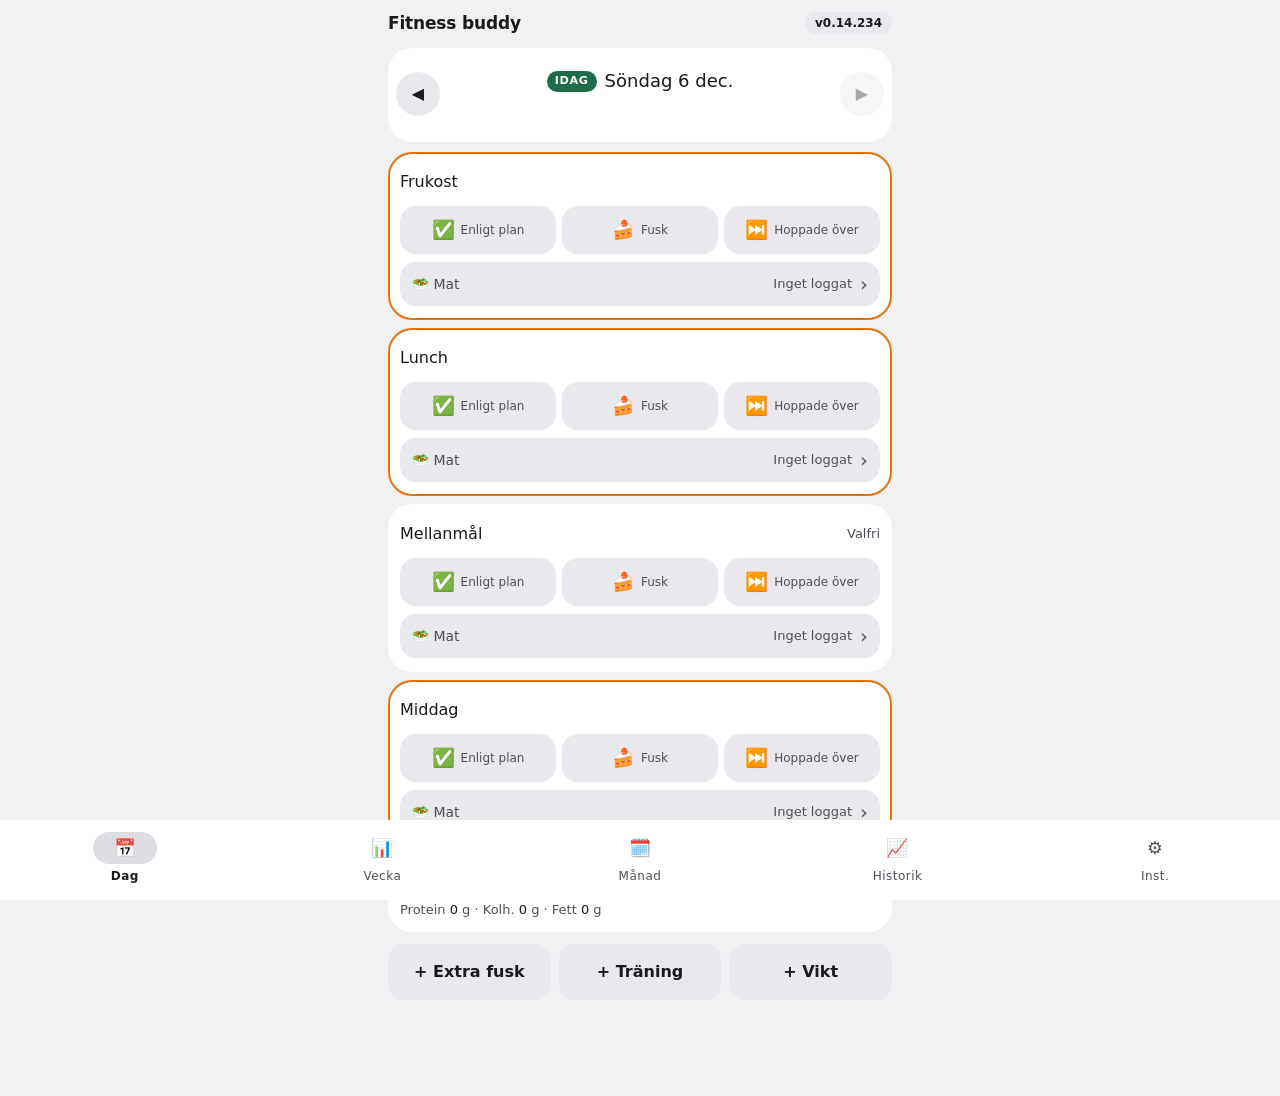
==== commit b8178cc5: "Prognos: trenden högst 1 % av vikten per vecka; dialogrutor är Bakåt-steg (stäng + öppna direkt åter" ====
--- a/index.html
+++ b/index.html
@@ -98,7 +98,7 @@
         <p>Bara vanor: under Inställningar → Vanor → Vad följer du? väljer du Vanor och kalorier (standard) eller Bara vanor. Med Bara vanor visar Idag bara ✅ 🍰 ⏭️ för varje måltid, utan mat och kalorier, och en måltid räknas som ifylld när du valt vana. Maten du redan loggat finns kvar.</p>
         <p>Komplett dag: bara kompletta dagar räknas i förbrukning och kalorisummor. En dag är komplett när varje måltid har mat eller är markerad ⏭️ Hoppade över, den har minst 800 kcal och är slut (idag räknas inte). ✅ eller 🍰 utan mat räcker inte – då har du ätit men inte loggat. Under Inställningar → Vanor → Måltider väljer du för varje måltid Krävs eller Valfri. En valfri måltid, t.ex. Mellanmål, behöver inte fyllas i. I Idag har krävda måltider som behöver fyllas i en orange ram; det gäller måltider som saknar mat och ⏭️, Har du valt vana men inte lagt till mat står ○ Lägg till mat (kcal) – vanan är ifylld, men maten behövs för kalorierna. Valfri står på tomma valfria. Lägger du till en ny måltid krävs den bara från dagen du börjar använda den. Alla kalorisnitt i appen räknar bara kompletta dagar. Använd snabbvalen när du inte vet exakt. Idag säger vad som saknas, och i Vecka markeras dagar som inte räknas med ○ (dagar med vanor men utan mat visas som &quot;ingen mat ○&quot;). Har du inte vägt dig på 4 dagar påminner Idag om det.</p>
         <p>Vecka: viktkortet har ett diagram över förra och denna vecka: staplar för kcal per dag (ljusare = räknas inte), vikten som linje och en streckad linje för vad som håller vikten (och kalorimålet om du har ett). Kalorisnittet räknar bara kompletta dagar, och bredvid står hur många av dagarna med mat som var kompletta. Under kalorierna står veckans summa mot kalorimålet och mot förbrukningen.</p>
-        <p>Prognos i diagrammet (Vecka och Månad): från senaste vägningen går en streckad linje till periodens slut med vikten du väntas ha, t.ex. &quot;prognos 111,0 kg 29/11&quot;. Den räknas bara ur hur det har gått: trenden i dina vägningar de senaste 14 dagarna (28 dagar om du väger dig glest, minst 3 vägningar), plus hur varje veckodag brukar ligga över eller under trenden (t.ex. högre på måndagar). Veckodagsmönstret tas ur de senaste 6 veckorna och dämpas när en veckodag har få vägningar. Den breda, svaga linjen är prognosen som den såg ut när perioden började – jämför med din viktlinje för att se om du ligger före eller efter (&quot;väntat vid start&quot;). Den visas bara när du vägt dig minst 3 gånger under de 14 dagarna före perioden (senast 7 dagar före), även för äldre veckor och månader. Maten du loggar och ditt mål påverkar inte prognosen.</p>
+        <p>Prognos i diagrammet (Vecka och Månad): från senaste vägningen går en streckad linje till periodens slut med vikten du väntas ha, t.ex. &quot;prognos 111,0 kg 29/11&quot;. Den räknas bara ur hur det har gått: trenden i dina vägningar de senaste 14 dagarna (28 dagar om du väger dig glest, minst 3 vägningar), plus hur varje veckodag brukar ligga över eller under trenden (t.ex. högre på måndagar). Veckodagsmönstret tas ur de senaste 6 veckorna och dämpas när en veckodag har få vägningar. Trenden räknas som högst 1 % av vikten per vecka, upp eller ner, så att några snabba dagar i början (ofta vätska) inte ger en orimlig prognos. Den breda, svaga linjen är prognosen som den såg ut när perioden började – jämför med din viktlinje för att se om du ligger före eller efter (&quot;väntat vid start&quot;). Den visas bara när du vägt dig minst 3 gånger under de 14 dagarna före perioden (senast 7 dagar före), även för äldre veckor och månader. Maten du loggar och ditt mål påverkar inte prognosen.</p>
         <p>Kalorisumma: Vecka och Månad (kortet Träning och kcal) visar veckans och månadens summa mot kalorimålet, mot förbrukningen och vad vikten säger (minus = underskott).</p>
       </details>
       <details><summary>Flikarna Dag, Vecka, Månad och Historik</summary>
@@ -211,7 +211,7 @@
         <p>Habits only: under Settings → Habits → What do you track? choose Habits and calories (default) or Habits only. With Habits only, Today shows just ✅ 🍰 ⏭️ for each meal, without food and calories, and a meal counts as filled in once you choose a habit. Food you already logged is kept.</p>
         <p>Complete day: only complete days count in expenditure and calorie totals. A day is complete when every meal has food or is marked ⏭️ Skipped, it has at least 800 kcal and it is over (today does not count). ✅ or 🍰 without food is not enough – then you ate but did not log. Under Settings → Habits → Meals you choose Required or Optional for each meal. An optional meal, e.g. Snack, does not need to be filled in. On Today, required meals that need filling in get an orange border; this applies to meals without food or ⏭️, If you chose a habit but added no food it says ○ Add food (kcal) – the habit is done, but the food is needed for the calories. Optional is shown on empty optional ones. If you add a new meal it is only required from the day you start using it. All calorie averages in the app count only complete days. Use the quick picks when you do not know exactly. Today tells you what is missing, and Week marks days that do not count with ○ (days with habits but no food show as &quot;no food ○&quot;). If you have not weighed yourself for 4 days, Today reminds you.</p>
         <p>Week: the weight card has a chart of last and this week: bars for kcal per day (lighter = not counted), weight as a line and a dashed line for what maintains your weight (and the calorie goal if you have one). The calorie average counts only complete days, and next to it you see how many of the days with food were complete. Under the calories you see the week's total vs the calorie goal and vs expenditure.</p>
-        <p>Forecast in the chart (Week and Month): from the latest weigh-in a dashed line runs to the end of the period with the weight you are expected to have, e.g. &quot;forecast 111.0 kg 29/11&quot;. It is based only on how things have gone: the trend in your weigh-ins over the last 14 days (28 days if you weigh yourself rarely, at least 3 weigh-ins), plus how each weekday usually sits above or below the trend (e.g. higher on Mondays). The weekday pattern comes from the last 6 weeks and is damped when a weekday has few weigh-ins. The wide, faint line is the forecast as it looked when the period started – compare it with your weight line to see if you are ahead or behind (&quot;expected at start&quot;). It is only shown when you weighed yourself at least 3 times in the 14 days before the period (the last one at most 7 days before), also for older weeks and months. The food you log and your goal do not affect the forecast.</p>
+        <p>Forecast in the chart (Week and Month): from the latest weigh-in a dashed line runs to the end of the period with the weight you are expected to have, e.g. &quot;forecast 111.0 kg 29/11&quot;. It is based only on how things have gone: the trend in your weigh-ins over the last 14 days (28 days if you weigh yourself rarely, at least 3 weigh-ins), plus how each weekday usually sits above or below the trend (e.g. higher on Mondays). The weekday pattern comes from the last 6 weeks and is damped when a weekday has few weigh-ins. The trend is counted as at most 1 % of your weight per week, up or down, so a few fast days at the start (often water) do not give an unreasonable forecast. The wide, faint line is the forecast as it looked when the period started – compare it with your weight line to see if you are ahead or behind (&quot;expected at start&quot;). It is only shown when you weighed yourself at least 3 times in the 14 days before the period (the last one at most 7 days before), also for older weeks and months. The food you log and your goal do not affect the forecast.</p>
         <p>Calorie total: Week and History (the Workouts and kcal card) show the week's and month's total vs the calorie goal, vs expenditure and what the weight says (minus = deficit).</p>
       </details>
       <details><summary>Week, Trend and History</summary>
@@ -293,7 +293,7 @@
       </div>
     </form>
   </dialog>
-  <dialog id="discard-dialog" aria-labelledby="dd-title">
+  <dialog id="discard-dialog" data-nolayer aria-labelledby="dd-title">
     <form method="dialog">
       <h2 id="dd-title">Släng ändringarna?</h2>
       <p class="muted">Rätten har ändringar som inte är sparade.</p>
